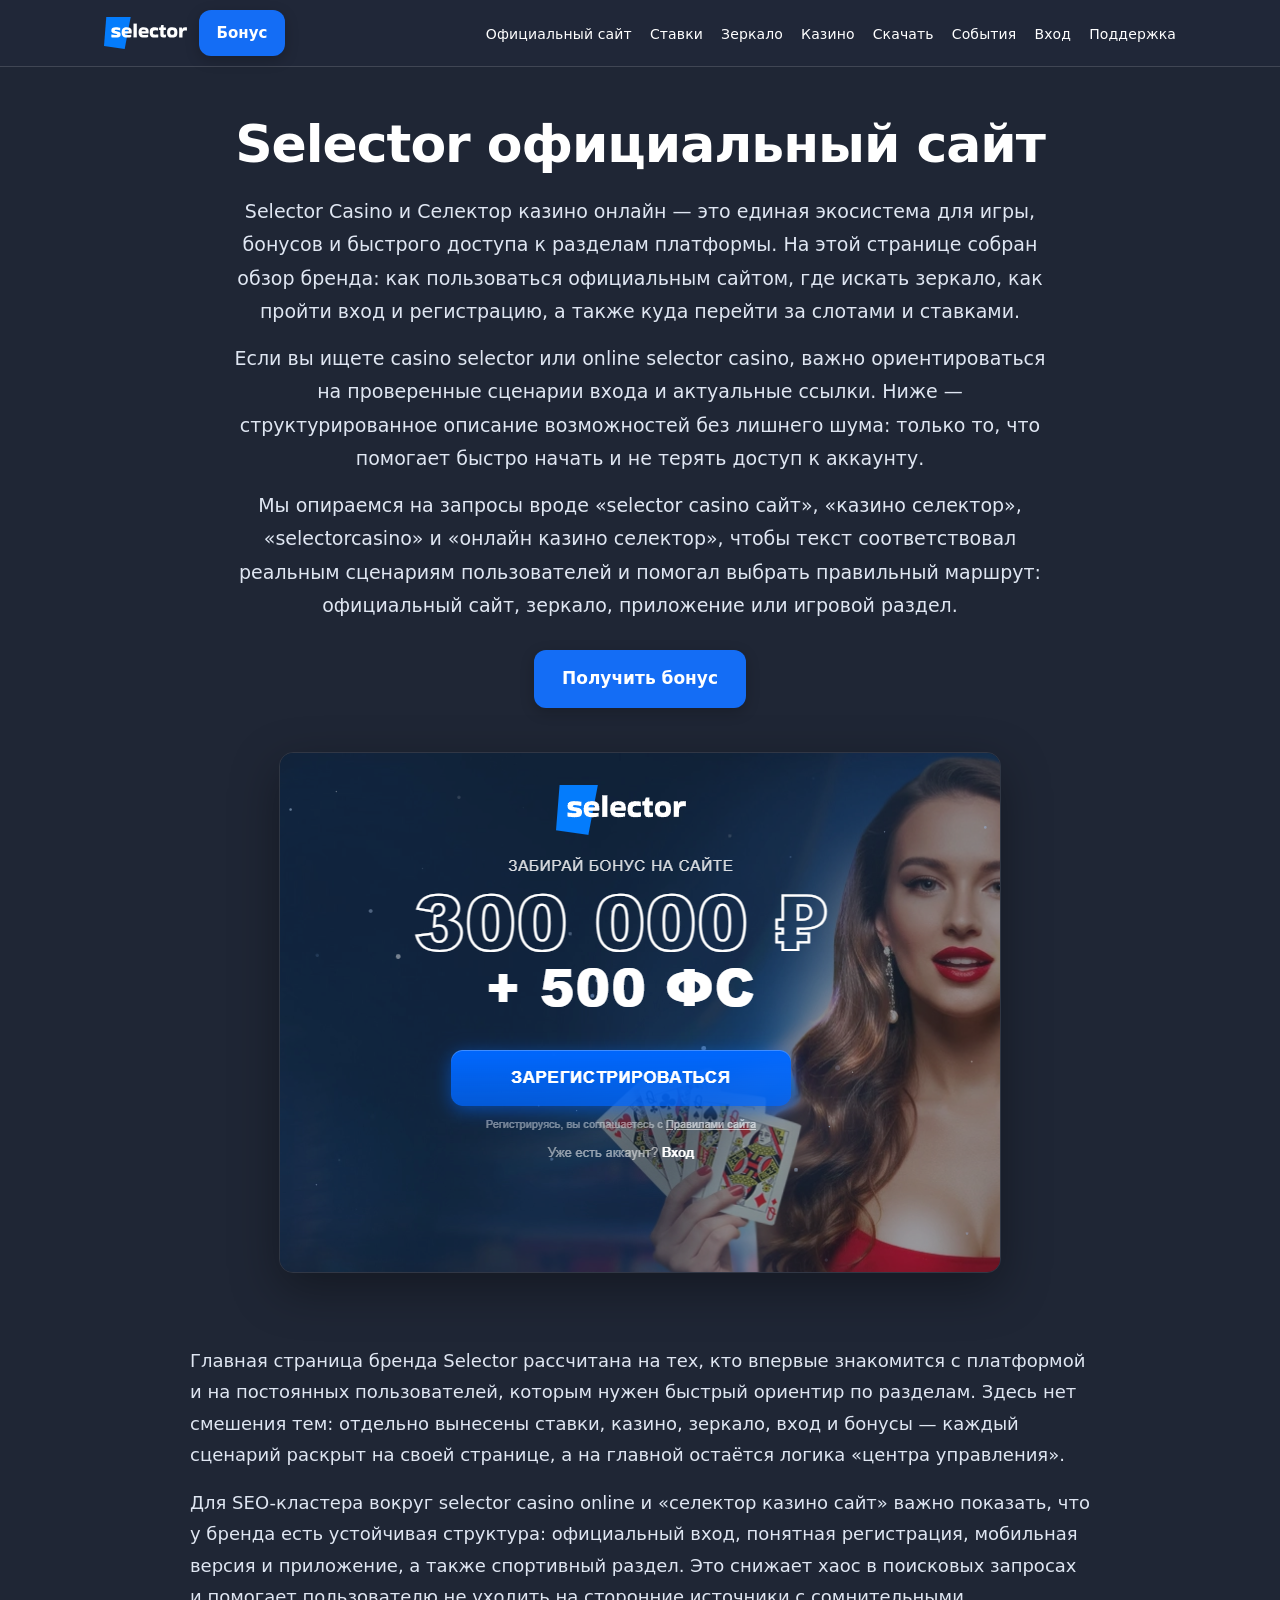
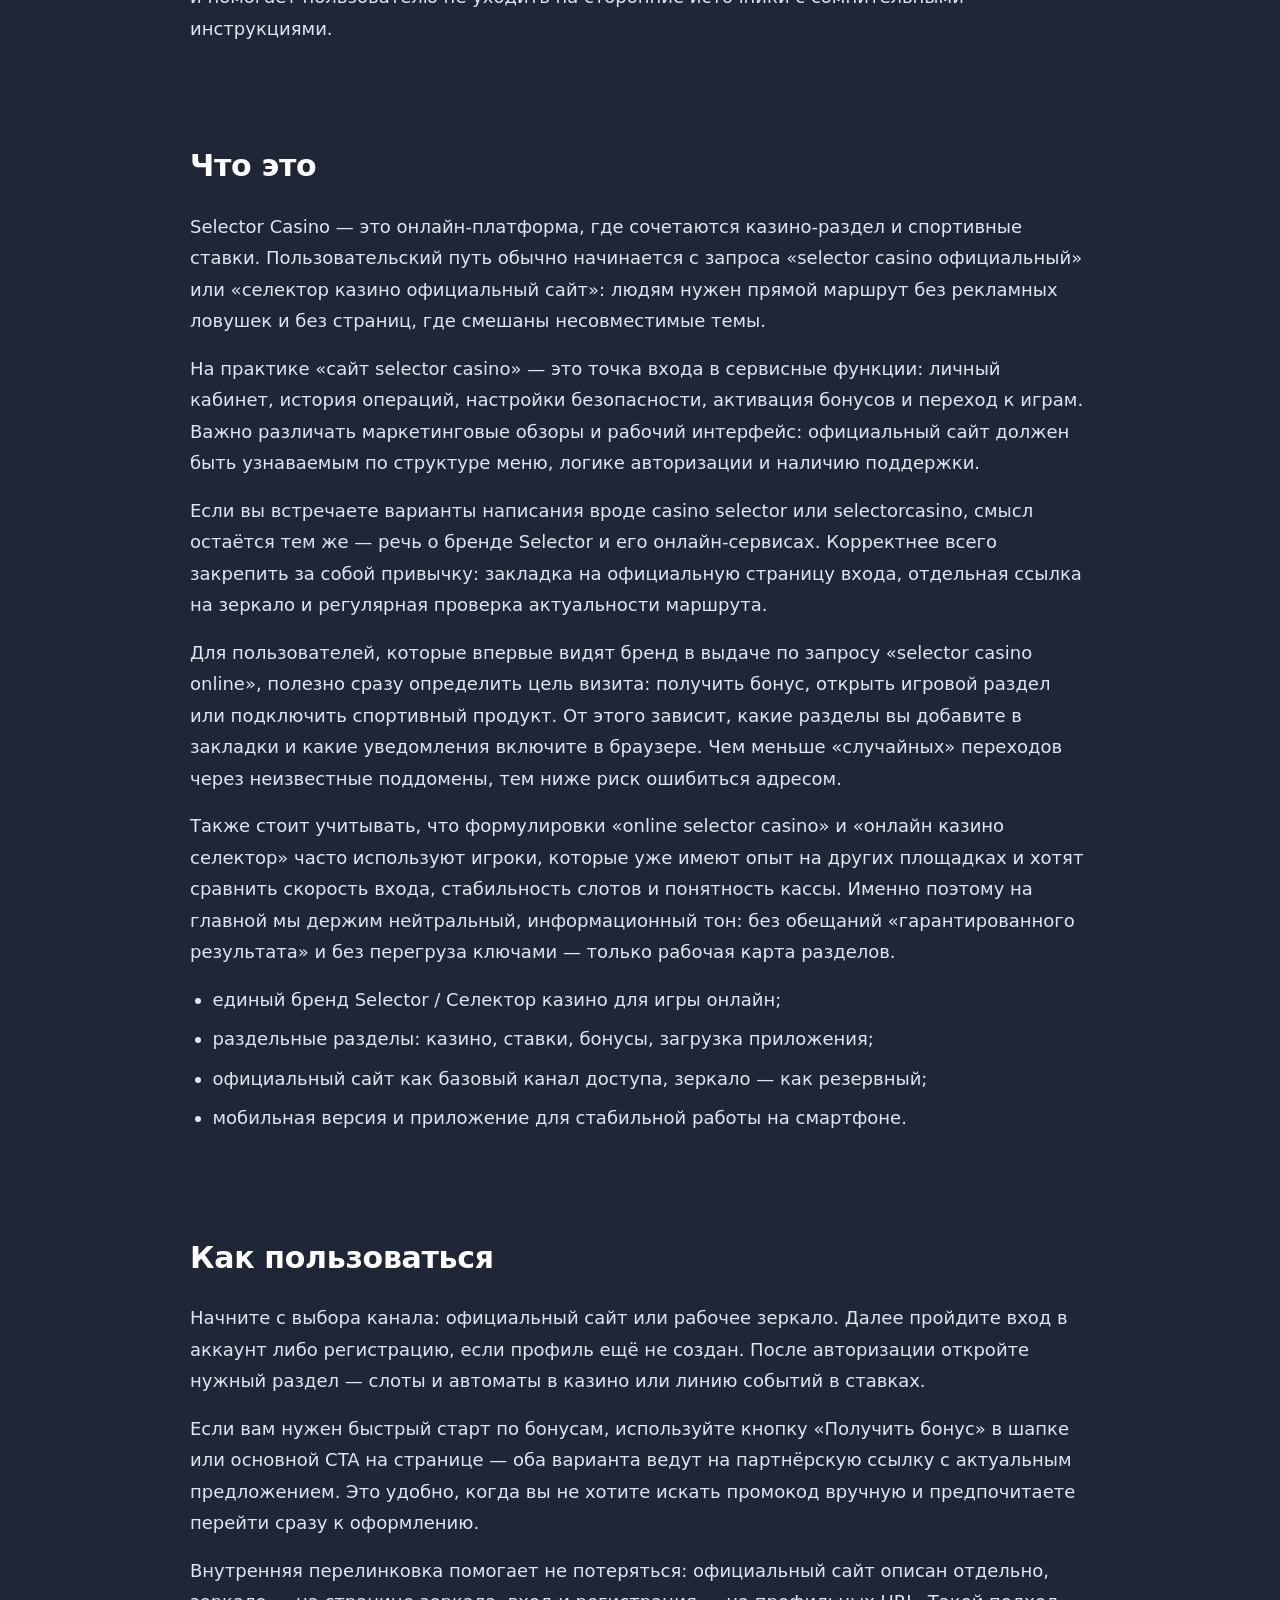
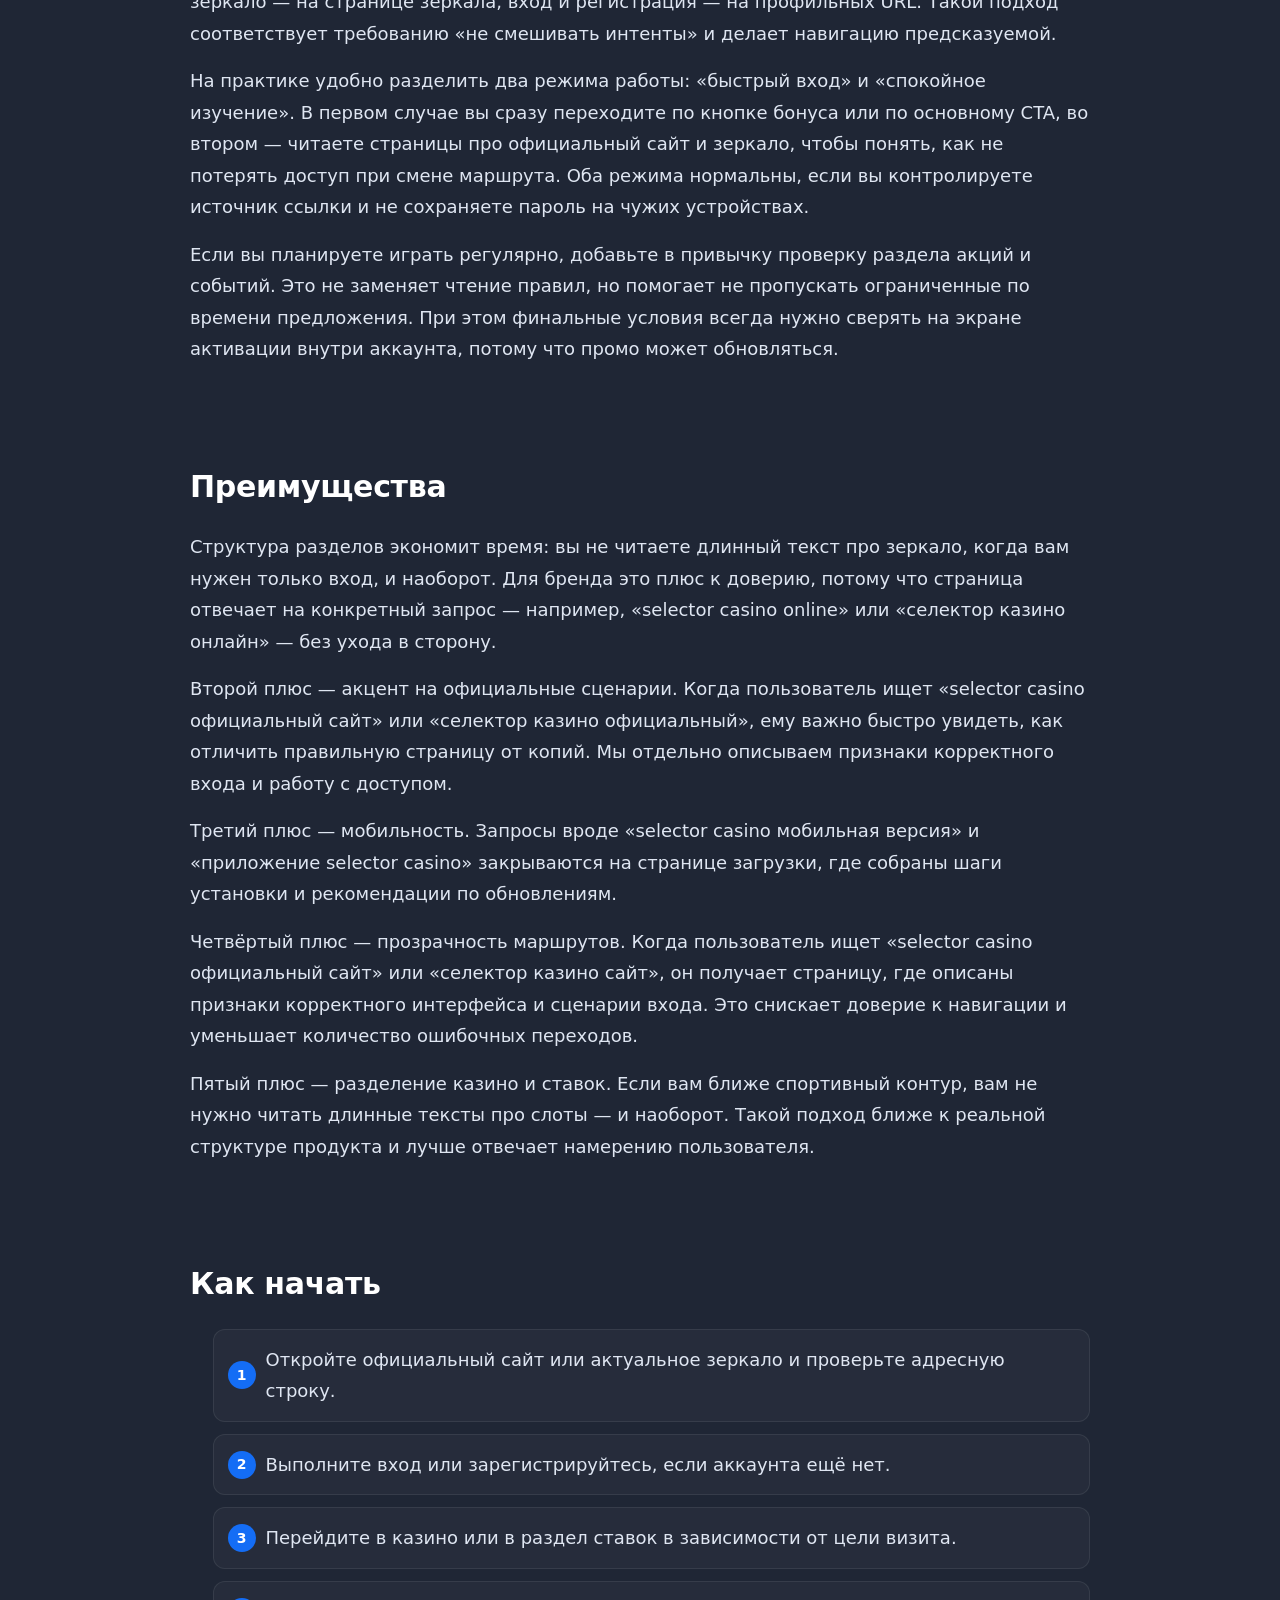
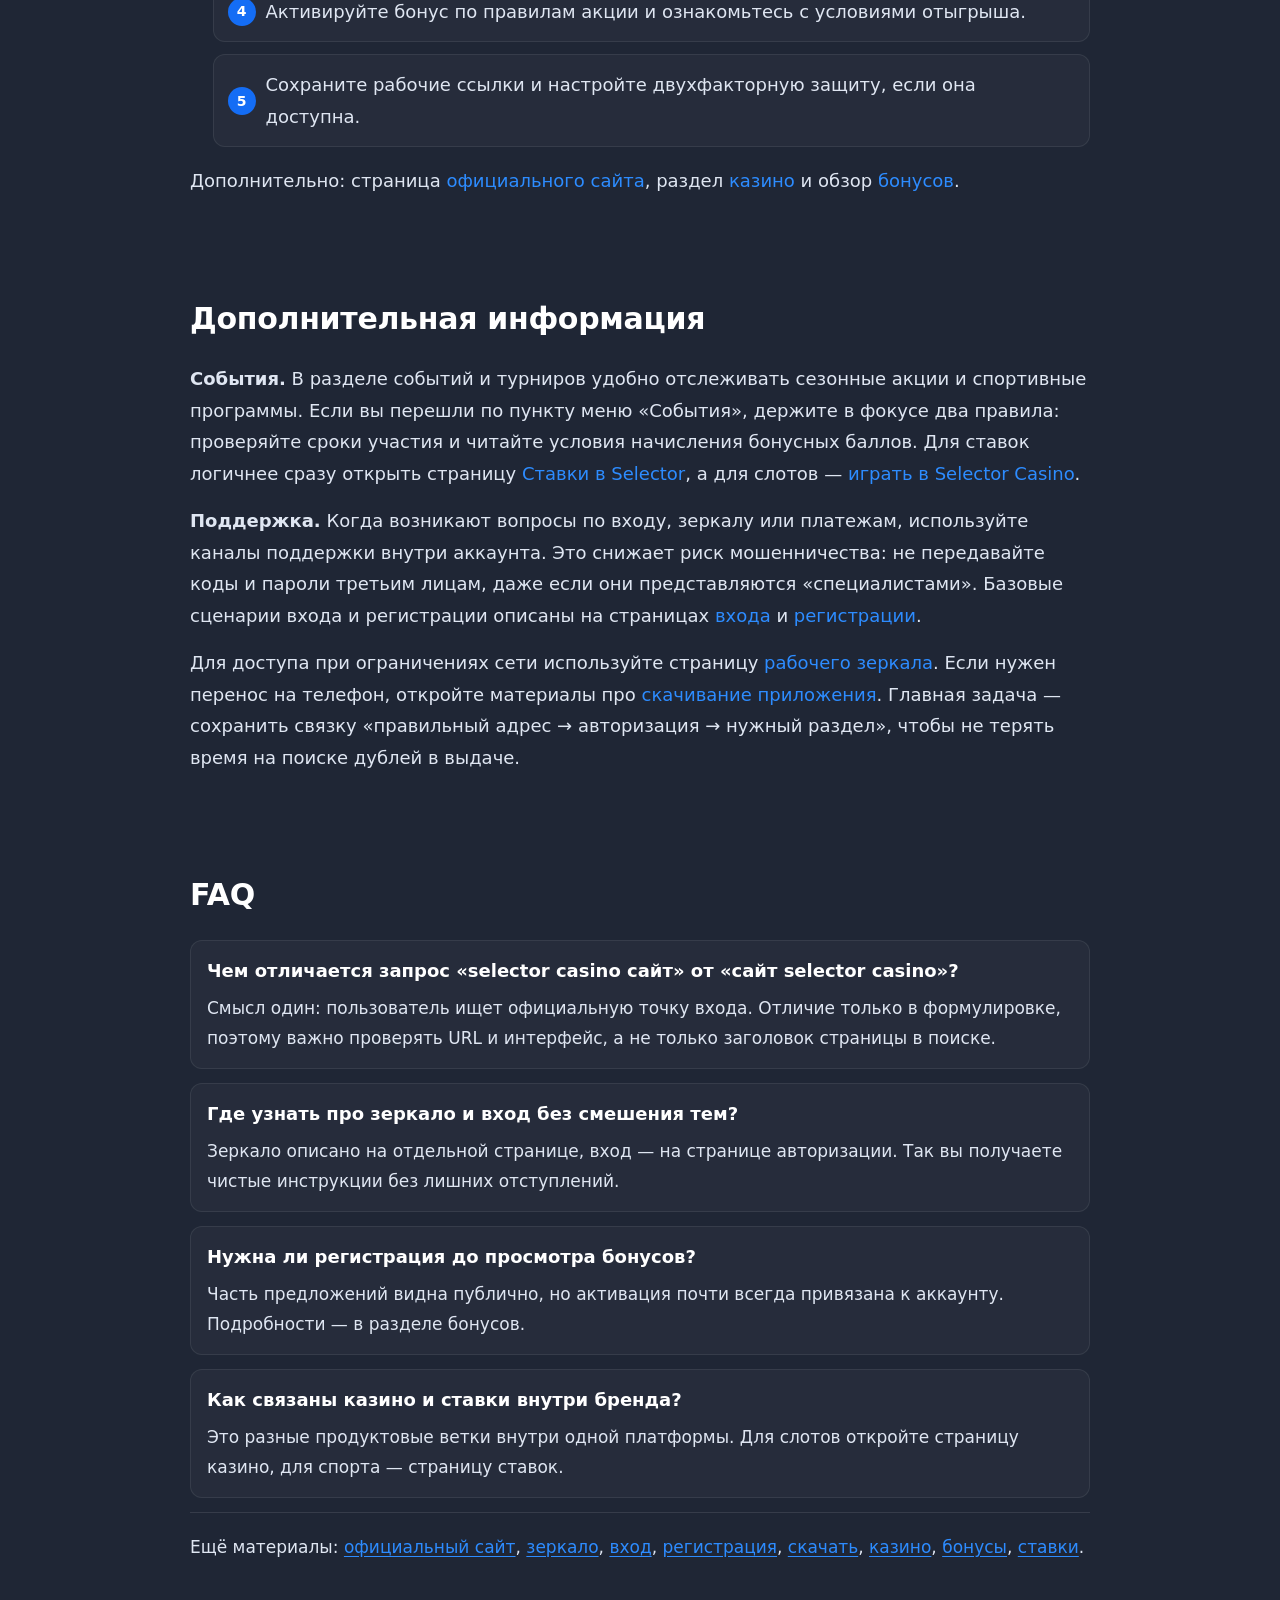
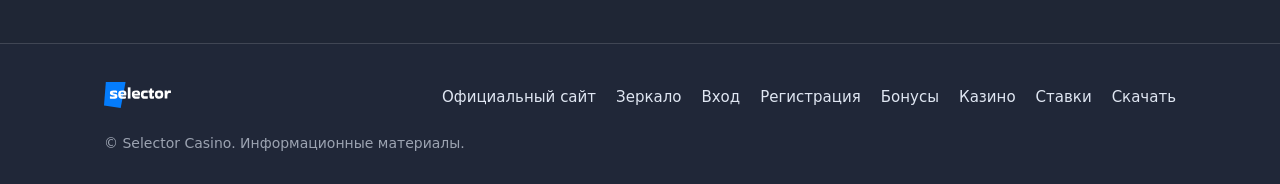
==== index.html @ 08aecc11 "Add files via upload" ====
<!DOCTYPE html>
<html lang="ru">
<head>
  <meta charset="UTF-8">
  <meta name="viewport" content="width=device-width, initial-scale=1">
  <title>Селектор казино — официальный сайт, бонусы и игра онлайн</title>
  <meta name="description" content="Selector Casino и Селектор казино онлайн: официальный сайт, бонусы, вход, зеркало, регистрация и игровой раздел. Обзор бренда Selector для игроков из России.">
  <link rel="stylesheet" href="style.css">
</head>
<body>
  <header class="site-header">
    <div class="container">
      <div class="header-bar">
        <div class="header-left">
          <a class="logo" href="index.html"><img src="logo.svg" width="934" height="362" alt="Selector Casino — логотип"></a>
          <a class="btn btn--bonus-header" href="https://lkfg.cc/0b02c9ea" rel="nofollow sponsored noopener noreferrer" target="_blank">Бонус</a>
        </div>
        <nav class="nav-desktop" aria-label="Основное меню">
          <ul>
            <li><a href="official-site.html">Официальный сайт</a></li>
            <li><a href="bets.html">Ставки</a></li>
            <li><a href="zerkalo.html">Зеркало</a></li>
            <li><a href="casino.html">Казино</a></li>
            <li><a href="download.html">Скачать</a></li>
            <li><a href="index.html#sobytiya">События</a></li>
            <li><a href="login.html">Вход</a></li>
            <li><a href="index.html#podderzhka">Поддержка</a></li>
          </ul>
        </nav>
        <button type="button" class="burger" aria-controls="mobile-nav" aria-expanded="false" aria-label="Открыть меню">
          <span class="burger-lines" aria-hidden="true"></span>
        </button>
      </div>
      <nav id="mobile-nav" class="nav-mobile-panel" hidden aria-label="Мобильное меню">
        <ul>
          <li class="nav-mobile-only"><a href="index.html" aria-current="page">Главная</a></li>
          <li><a href="official-site.html">Официальный сайт</a></li>
          <li><a href="bets.html">Ставки</a></li>
          <li><a href="zerkalo.html">Зеркало</a></li>
          <li><a href="casino.html">Казино</a></li>
          <li><a href="download.html">Скачать</a></li>
          <li><a href="index.html#sobytiya">События</a></li>
          <li><a href="login.html">Вход</a></li>
          <li><a href="index.html#podderzhka">Поддержка</a></li>
          <li><a href="registration.html">Регистрация</a></li>
          <li><a href="bonus.html">Бонусы</a></li>
        </ul>
      </nav>
    </div>
  </header>

  <main>
    <section class="hero">
      <div class="container">
        <h1>Selector официальный сайт</h1>
        <div class="hero-lead">
          <p>Selector Casino и Селектор казино онлайн — это единая экосистема для игры, бонусов и быстрого доступа к разделам платформы. На этой странице собран обзор бренда: как пользоваться официальным сайтом, где искать зеркало, как пройти вход и регистрацию, а также куда перейти за слотами и ставками.</p>
          <p>Если вы ищете casino selector или online selector casino, важно ориентироваться на проверенные сценарии входа и актуальные ссылки. Ниже — структурированное описание возможностей без лишнего шума: только то, что помогает быстро начать и не терять доступ к аккаунту.</p>
          <p>Мы опираемся на запросы вроде «selector casino сайт», «казино селектор», «selectorcasino» и «онлайн казино селектор», чтобы текст соответствовал реальным сценариям пользователей и помогал выбрать правильный маршрут: официальный сайт, зеркало, приложение или игровой раздел.</p>
        </div>
        <div class="hero-actions">
          <a class="btn btn--cta" href="https://lkfg.cc/0b02c9ea" rel="nofollow sponsored noopener noreferrer" target="_blank">Получить бонус</a>
          <a class="hero-banner" href="https://lkfg.cc/0b02c9ea" rel="nofollow sponsored noopener noreferrer" target="_blank">
            <img src="selector-banner.png" width="1200" height="400" alt="Selector Casino — официальный сайт, бонусы и игровой раздел">
          </a>
        </div>
      </div>
    </section>

    <section class="section-block">
      <div class="container">
        <p class="muted">Главная страница бренда Selector рассчитана на тех, кто впервые знакомится с платформой и на постоянных пользователей, которым нужен быстрый ориентир по разделам. Здесь нет смешения тем: отдельно вынесены ставки, казино, зеркало, вход и бонусы — каждый сценарий раскрыт на своей странице, а на главной остаётся логика «центра управления».</p>
        <p class="muted">Для SEO-кластера вокруг selector casino online и «селектор казино сайт» важно показать, что у бренда есть устойчивая структура: официальный вход, понятная регистрация, мобильная версия и приложение, а также спортивный раздел. Это снижает хаос в поисковых запросах и помогает пользователю не уходить на сторонние источники с сомнительными инструкциями.</p>
      </div>
    </section>

    <section class="section-block">
      <div class="container">
        <h2>Что это</h2>
        <p>Selector Casino — это онлайн-платформа, где сочетаются казино-раздел и спортивные ставки. Пользовательский путь обычно начинается с запроса «selector casino официальный» или «селектор казино официальный сайт»: людям нужен прямой маршрут без рекламных ловушек и без страниц, где смешаны несовместимые темы.</p>
        <p>На практике «сайт selector casino» — это точка входа в сервисные функции: личный кабинет, история операций, настройки безопасности, активация бонусов и переход к играм. Важно различать маркетинговые обзоры и рабочий интерфейс: официальный сайт должен быть узнаваемым по структуре меню, логике авторизации и наличию поддержки.</p>
        <p>Если вы встречаете варианты написания вроде casino selector или selectorcasino, смысл остаётся тем же — речь о бренде Selector и его онлайн-сервисах. Корректнее всего закрепить за собой привычку: закладка на официальную страницу входа, отдельная ссылка на зеркало и регулярная проверка актуальности маршрута.</p>
        <p>Для пользователей, которые впервые видят бренд в выдаче по запросу «selector casino online», полезно сразу определить цель визита: получить бонус, открыть игровой раздел или подключить спортивный продукт. От этого зависит, какие разделы вы добавите в закладки и какие уведомления включите в браузере. Чем меньше «случайных» переходов через неизвестные поддомены, тем ниже риск ошибиться адресом.</p>
        <p>Также стоит учитывать, что формулировки «online selector casino» и «онлайн казино селектор» часто используют игроки, которые уже имеют опыт на других площадках и хотят сравнить скорость входа, стабильность слотов и понятность кассы. Именно поэтому на главной мы держим нейтральный, информационный тон: без обещаний «гарантированного результата» и без перегруза ключами — только рабочая карта разделов.</p>
        <ul>
          <li>единый бренд Selector / Селектор казино для игры онлайн;</li>
          <li>раздельные разделы: казино, ставки, бонусы, загрузка приложения;</li>
          <li>официальный сайт как базовый канал доступа, зеркало — как резервный;</li>
          <li>мобильная версия и приложение для стабильной работы на смартфоне.</li>
        </ul>
      </div>
    </section>

    <section class="section-block">
      <div class="container">
        <h2>Как пользоваться</h2>
        <p>Начните с выбора канала: официальный сайт или рабочее зеркало. Далее пройдите вход в аккаунт либо регистрацию, если профиль ещё не создан. После авторизации откройте нужный раздел — слоты и автоматы в казино или линию событий в ставках.</p>
        <p>Если вам нужен быстрый старт по бонусам, используйте кнопку «Получить бонус» в шапке или основной CTA на странице — оба варианта ведут на партнёрскую ссылку с актуальным предложением. Это удобно, когда вы не хотите искать промокод вручную и предпочитаете перейти сразу к оформлению.</p>
        <p>Внутренняя перелинковка помогает не потеряться: официальный сайт описан отдельно, зеркало — на странице зеркала, вход и регистрация — на профильных URL. Такой подход соответствует требованию «не смешивать интенты» и делает навигацию предсказуемой.</p>
        <p>На практике удобно разделить два режима работы: «быстрый вход» и «спокойное изучение». В первом случае вы сразу переходите по кнопке бонуса или по основному CTA, во втором — читаете страницы про официальный сайт и зеркало, чтобы понять, как не потерять доступ при смене маршрута. Оба режима нормальны, если вы контролируете источник ссылки и не сохраняете пароль на чужих устройствах.</p>
        <p>Если вы планируете играть регулярно, добавьте в привычку проверку раздела акций и событий. Это не заменяет чтение правил, но помогает не пропускать ограниченные по времени предложения. При этом финальные условия всегда нужно сверять на экране активации внутри аккаунта, потому что промо может обновляться.</p>
      </div>
    </section>

    <section class="section-block">
      <div class="container">
        <h2>Преимущества</h2>
        <p>Структура разделов экономит время: вы не читаете длинный текст про зеркало, когда вам нужен только вход, и наоборот. Для бренда это плюс к доверию, потому что страница отвечает на конкретный запрос — например, «selector casino online» или «селектор казино онлайн» — без ухода в сторону.</p>
        <p>Второй плюс — акцент на официальные сценарии. Когда пользователь ищет «selector casino официальный сайт» или «селектор казино официальный», ему важно быстро увидеть, как отличить правильную страницу от копий. Мы отдельно описываем признаки корректного входа и работу с доступом.</p>
        <p>Третий плюс — мобильность. Запросы вроде «selector casino мобильная версия» и «приложение selector casino» закрываются на странице загрузки, где собраны шаги установки и рекомендации по обновлениям.</p>
        <p>Четвёртый плюс — прозрачность маршрутов. Когда пользователь ищет «selector casino официальный сайт» или «селектор казино сайт», он получает страницу, где описаны признаки корректного интерфейса и сценарии входа. Это снискает доверие к навигации и уменьшает количество ошибочных переходов.</p>
        <p>Пятый плюс — разделение казино и ставок. Если вам ближе спортивный контур, вам не нужно читать длинные тексты про слоты — и наоборот. Такой подход ближе к реальной структуре продукта и лучше отвечает намерению пользователя.</p>
      </div>
    </section>

    <section class="section-block">
      <div class="container">
        <h2>Как начать</h2>
        <ol class="steps">
          <li>Откройте официальный сайт или актуальное зеркало и проверьте адресную строку.</li>
          <li>Выполните вход или зарегистрируйтесь, если аккаунта ещё нет.</li>
          <li>Перейдите в казино или в раздел ставок в зависимости от цели визита.</li>
          <li>Активируйте бонус по правилам акции и ознакомьтесь с условиями отыгрыша.</li>
          <li>Сохраните рабочие ссылки и настройте двухфакторную защиту, если она доступна.</li>
        </ol>
        <p class="muted" style="margin-top:18px">Дополнительно: страница <a href="official-site.html" style="color:var(--accent)">официального сайта</a>, раздел <a href="casino.html" style="color:var(--accent)">казино</a> и обзор <a href="bonus.html" style="color:var(--accent)">бонусов</a>.</p>
      </div>
    </section>

    <section class="section-block" id="sobytiya">
      <div class="container">
        <h2>Дополнительная информация</h2>
        <p><strong>События.</strong> В разделе событий и турниров удобно отслеживать сезонные акции и спортивные программы. Если вы перешли по пункту меню «События», держите в фокусе два правила: проверяйте сроки участия и читайте условия начисления бонусных баллов. Для ставок логичнее сразу открыть страницу <a href="bets.html" style="color:var(--accent)">Ставки в Selector</a>, а для слотов — <a href="casino.html" style="color:var(--accent)">играть в Selector Casino</a>.</p>
        <p id="podderzhka"><strong>Поддержка.</strong> Когда возникают вопросы по входу, зеркалу или платежам, используйте каналы поддержки внутри аккаунта. Это снижает риск мошенничества: не передавайте коды и пароли третьим лицам, даже если они представляются «специалистами». Базовые сценарии входа и регистрации описаны на страницах <a href="login.html" style="color:var(--accent)">входа</a> и <a href="registration.html" style="color:var(--accent)">регистрации</a>.</p>
        <p>Для доступа при ограничениях сети используйте страницу <a href="zerkalo.html" style="color:var(--accent)">рабочего зеркала</a>. Если нужен перенос на телефон, откройте материалы про <a href="download.html" style="color:var(--accent)">скачивание приложения</a>. Главная задача — сохранить связку «правильный адрес → авторизация → нужный раздел», чтобы не терять время на поиске дублей в выдаче.</p>
      </div>
    </section>

    <section class="section-block">
      <div class="container">
        <h2>FAQ</h2>
        <div class="faq-item">
          <strong>Чем отличается запрос «selector casino сайт» от «сайт selector casino»?</strong>
          <p>Смысл один: пользователь ищет официальную точку входа. Отличие только в формулировке, поэтому важно проверять URL и интерфейс, а не только заголовок страницы в поиске.</p>
        </div>
        <div class="faq-item">
          <strong>Где узнать про зеркало и вход без смешения тем?</strong>
          <p>Зеркало описано на отдельной странице, вход — на странице авторизации. Так вы получаете чистые инструкции без лишних отступлений.</p>
        </div>
        <div class="faq-item">
          <strong>Нужна ли регистрация до просмотра бонусов?</strong>
          <p>Часть предложений видна публично, но активация почти всегда привязана к аккаунту. Подробности — в разделе бонусов.</p>
        </div>
        <div class="faq-item">
          <strong>Как связаны казино и ставки внутри бренда?</strong>
          <p>Это разные продуктовые ветки внутри одной платформы. Для слотов откройте страницу казино, для спорта — страницу ставок.</p>
        </div>
        <p class="inline-links">Ещё материалы: <a href="official-site.html">официальный сайт</a>, <a href="zerkalo.html">зеркало</a>, <a href="login.html">вход</a>, <a href="registration.html">регистрация</a>, <a href="download.html">скачать</a>, <a href="casino.html">казино</a>, <a href="bonus.html">бонусы</a>, <a href="bets.html">ставки</a>.</p>
      </div>
    </section>
  </main>

  <footer class="site-footer">
    <div class="container">
      <div class="footer-inner">
        <a class="footer-logo" href="index.html"><img src="logo.svg" width="934" height="362" alt="Selector Casino"></a>
        <nav class="footer-nav" aria-label="Ссылки в подвале">
          <ul>
            <li><a href="official-site.html">Официальный сайт</a></li>
            <li><a href="zerkalo.html">Зеркало</a></li>
            <li><a href="login.html">Вход</a></li>
            <li><a href="registration.html">Регистрация</a></li>
            <li><a href="bonus.html">Бонусы</a></li>
            <li><a href="casino.html">Казино</a></li>
            <li><a href="bets.html">Ставки</a></li>
            <li><a href="download.html">Скачать</a></li>
          </ul>
        </nav>
        <p class="copyright">© Selector Casino. Информационные материалы.</p>
      </div>
    </div>
  </footer>
  <script src="script.js" defer></script>
</body>
</html>
---- style.css ----
/* Selector / Селектор казино — общие стили */
:root {
  --bg-page: #1f2635;
  --bg-surface: #202738;
  --text: #ffffff;
  --text-muted: #dfe6f2;
  --cta: #146df5;
  --cta-hover: #0f5ed6;
  --accent: #2d8cff;
  --shadow-btn: rgba(0, 0, 0, 0.22);
  --line-header: rgba(255, 255, 255, 0.14);
  --container: 1120px;
  --radius: 12px;
}

*,
*::before,
*::after {
  box-sizing: border-box;
}

html {
  scroll-behavior: smooth;
}

body {
  margin: 0;
  font-family: system-ui, -apple-system, "Segoe UI", Roboto, "Helvetica Neue", Arial, sans-serif;
  background: var(--bg-page);
  color: var(--text);
  font-size: 18px;
  line-height: 1.75;
  min-height: 100vh;
  display: flex;
  flex-direction: column;
}

img {
  max-width: 100%;
  height: auto;
  display: block;
}

a {
  color: inherit;
  text-decoration: none;
}

a:hover {
  color: var(--accent);
}

.container {
  max-width: var(--container);
  margin: 0 auto;
  padding: 0 24px;
  width: 100%;
}

main {
  flex: 1 0 auto;
}

/* ——— Header ——— */
.site-header {
  background: var(--bg-surface);
  border-bottom: 1px solid var(--line-header);
  position: sticky;
  top: 0;
  z-index: 50;
}

.site-header > .container {
  position: relative;
}

.header-bar {
  display: flex;
  align-items: center;
  justify-content: space-between;
  gap: 16px;
  padding: 10px 0;
  min-height: 56px;
}

.header-left {
  display: flex;
  align-items: center;
  gap: 12px;
  flex-shrink: 0;
}

.logo img {
  height: 28px;
  width: auto;
}

@media (min-width: 900px) {
  .logo img {
    height: 32px;
  }
}

.btn {
  display: inline-flex;
  align-items: center;
  justify-content: center;
  font-weight: 600;
  font-size: 15px;
  padding: 10px 18px;
  border-radius: var(--radius);
  border: none;
  cursor: pointer;
  text-decoration: none;
  transition: background 0.2s, box-shadow 0.2s, transform 0.15s;
  box-shadow: 0 4px 14px var(--shadow-btn);
  white-space: nowrap;
}

.btn:focus-visible {
  outline: 2px solid var(--accent);
  outline-offset: 2px;
}

.btn--bonus-header {
  background: var(--cta);
  color: #fff;
}

.btn--bonus-header:hover {
  background: var(--cta-hover);
  color: #fff;
}

.btn--cta {
  background: var(--cta);
  color: #fff;
  font-size: 17px;
  padding: 14px 28px;
  margin-top: 8px;
}

.btn--cta:hover {
  background: var(--cta-hover);
  color: #fff;
}

.nav-desktop {
  display: none;
  flex: 1;
  justify-content: flex-end;
}

.nav-desktop ul {
  list-style: none;
  margin: 0;
  padding: 0;
  display: flex;
  flex-wrap: wrap;
  align-items: center;
  justify-content: flex-end;
  gap: 6px 18px;
}

.nav-desktop a {
  color: var(--text);
  font-size: 14px;
  font-weight: 500;
  letter-spacing: 0.01em;
}

.nav-desktop a:hover,
.nav-desktop a[aria-current="page"] {
  color: var(--accent);
}

.burger {
  display: flex;
  align-items: center;
  justify-content: center;
  width: 42px;
  height: 42px;
  padding: 0;
  border: 1px solid rgba(255, 255, 255, 0.12);
  border-radius: 10px;
  background: rgba(255, 255, 255, 0.04);
  cursor: pointer;
  flex-shrink: 0;
}

.burger:hover {
  background: rgba(255, 255, 255, 0.08);
}

.burger-lines {
  width: 18px;
  height: 2px;
  background: #fff;
  position: relative;
  border-radius: 1px;
}

.burger-lines::before,
.burger-lines::after {
  content: "";
  position: absolute;
  left: 0;
  width: 18px;
  height: 2px;
  background: #fff;
  border-radius: 1px;
}

.burger-lines::before {
  top: -6px;
}

.burger-lines::after {
  top: 6px;
}

.burger[aria-expanded="true"] .burger-lines {
  background: transparent;
}

.burger[aria-expanded="true"] .burger-lines::before {
  top: 0;
  transform: rotate(45deg);
}

.burger[aria-expanded="true"] .burger-lines::after {
  top: 0;
  transform: rotate(-45deg);
}

/* Компактная мобильная панель — не fullscreen */
.nav-mobile-panel {
  display: none;
  max-height: 260px;
  overflow-y: auto;
  margin: 0 0 10px;
  padding: 10px 12px;
  background: var(--bg-surface);
  border: 1px solid rgba(255, 255, 255, 0.1);
  border-radius: 10px;
  box-shadow: 0 12px 32px rgba(0, 0, 0, 0.35);
}

.nav-mobile-panel.is-open {
  display: block;
  position: absolute;
  left: 24px;
  right: 24px;
  top: 100%;
  margin-top: 6px;
  z-index: 60;
}

.nav-mobile-panel ul {
  list-style: none;
  margin: 0;
  padding: 0;
}

.nav-mobile-panel a {
  display: block;
  padding: 8px 6px;
  color: var(--text);
  font-size: 15px;
  border-radius: 6px;
}

.nav-mobile-panel a:hover,
.nav-mobile-panel a[aria-current="page"] {
  background: rgba(255, 255, 255, 0.06);
  color: var(--accent);
}

.nav-mobile-only {
  display: block;
}

@media (min-width: 900px) {
  .nav-desktop {
    display: flex;
  }

  .burger {
    display: none;
  }

  .nav-mobile-panel {
    display: none !important;
  }

  .nav-mobile-only {
    display: none;
  }
}

/* ——— Hero & sections ——— */
.hero {
  padding: 48px 0 32px;
  text-align: center;
}

.hero h1 {
  margin: 0 0 20px;
  font-size: clamp(32px, 5vw, 52px);
  line-height: 1.15;
  font-weight: 700;
  letter-spacing: -0.02em;
}

.hero-lead {
  max-width: 820px;
  margin: 0 auto 20px;
  color: var(--text-muted);
  font-size: 19px;
}

.hero-lead p {
  margin: 0 0 14px;
}

.hero-lead p:last-child {
  margin-bottom: 0;
}

.hero-actions {
  display: flex;
  flex-direction: column;
  align-items: center;
  gap: 16px;
  margin-top: 8px;
}

.hero-banner {
  display: block;
  margin-top: 28px;
  border-radius: 14px;
  overflow: hidden;
  border: 1px solid rgba(255, 255, 255, 0.08);
  box-shadow: 0 16px 48px rgba(0, 0, 0, 0.35);
  transition: transform 0.2s, box-shadow 0.2s;
}

.hero-banner:hover {
  transform: translateY(-2px);
  box-shadow: 0 20px 56px rgba(0, 0, 0, 0.45);
}

.hero-banner img {
  width: 100%;
  height: auto;
}

.section-block {
  padding: 40px 0;
}

.section-block .container > * {
  max-width: 900px;
  width: 100%;
  margin-left: auto;
  margin-right: auto;
}


.section-block h2 {
  font-size: clamp(24px, 3vw, 30px);
  font-weight: 600;
  margin: 0 0 18px;
  color: var(--text);
  letter-spacing: -0.01em;
}

.section-block p {
  margin: 0 0 16px;
  color: var(--text-muted);
}

.section-block ul,
.section-block ol {
  margin: 0 0 18px;
  padding-left: 1.25em;
  color: var(--text-muted);
}

.section-block li {
  margin-bottom: 8px;
}

.muted {
  color: var(--text-muted);
}

.steps {
  counter-reset: step;
  list-style: none;
  padding: 0;
  margin: 0;
}

.steps li {
  position: relative;
  padding: 14px 14px 14px 52px;
  margin-bottom: 12px;
  background: rgba(255, 255, 255, 0.03);
  border: 1px solid rgba(255, 255, 255, 0.08);
  border-radius: var(--radius);
  color: var(--text-muted);
}

.steps li::before {
  counter-increment: step;
  content: counter(step);
  position: absolute;
  left: 14px;
  top: 50%;
  transform: translateY(-50%);
  width: 28px;
  height: 28px;
  border-radius: 50%;
  background: var(--cta);
  color: #fff;
  font-size: 14px;
  font-weight: 700;
  display: flex;
  align-items: center;
  justify-content: center;
}

.faq-item {
  margin-bottom: 14px;
  padding: 14px 16px;
  background: rgba(255, 255, 255, 0.03);
  border-radius: var(--radius);
  border: 1px solid rgba(255, 255, 255, 0.08);
}

.faq-item strong {
  display: block;
  margin-bottom: 8px;
  color: var(--text);
}

.faq-item p {
  margin: 0;
  color: var(--text-muted);
  font-size: 17px;
}

.inline-links {
  margin-top: 24px;
  padding-top: 20px;
  border-top: 1px solid rgba(255, 255, 255, 0.1);
  font-size: 17px;
  color: var(--text-muted);
}

.inline-links a {
  color: var(--accent);
  text-decoration: underline;
  text-underline-offset: 3px;
}

.inline-links a:hover {
  color: #fff;
}

/* ——— Footer ——— */
.site-footer {
  background: var(--bg-surface);
  border-top: 1px solid var(--line-header);
  padding: 36px 0 28px;
  margin-top: 24px;
}

.footer-inner {
  display: flex;
  flex-direction: column;
  align-items: center;
  text-align: center;
  gap: 20px;
}

.footer-logo img {
  height: 26px;
  width: auto;
  margin: 0 auto;
}

.footer-nav ul {
  list-style: none;
  margin: 0;
  padding: 0;
  display: flex;
  flex-wrap: wrap;
  justify-content: center;
  gap: 10px 20px;
}

.footer-nav a {
  color: var(--text-muted);
  font-size: 15px;
}

.footer-nav a:hover {
  color: var(--accent);
}

.copyright {
  margin: 0;
  font-size: 14px;
  color: rgba(223, 230, 242, 0.65);
}

@media (min-width: 640px) {
  .footer-inner {
    flex-direction: row;
    flex-wrap: wrap;
    justify-content: space-between;
    text-align: left;
  }

  .footer-logo img {
    margin: 0;
  }

  .footer-nav ul {
    justify-content: flex-end;
  }
}
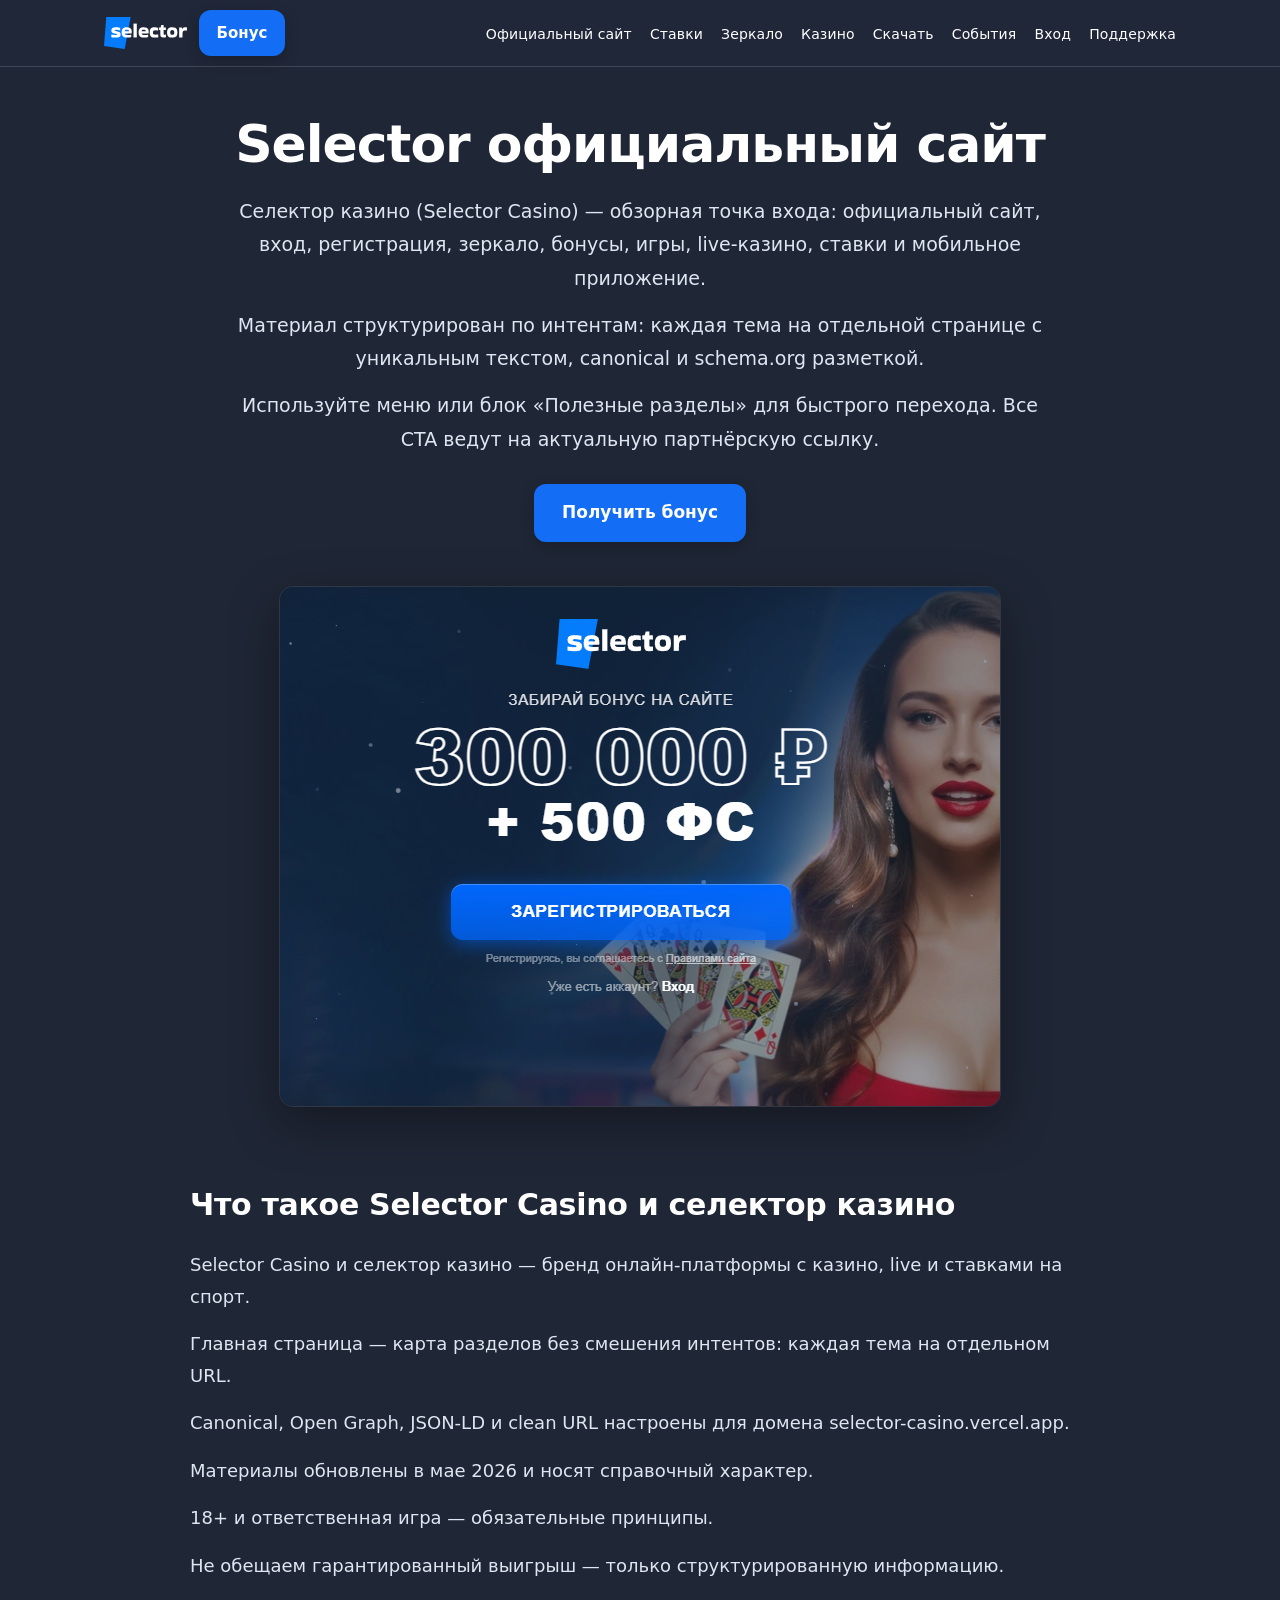
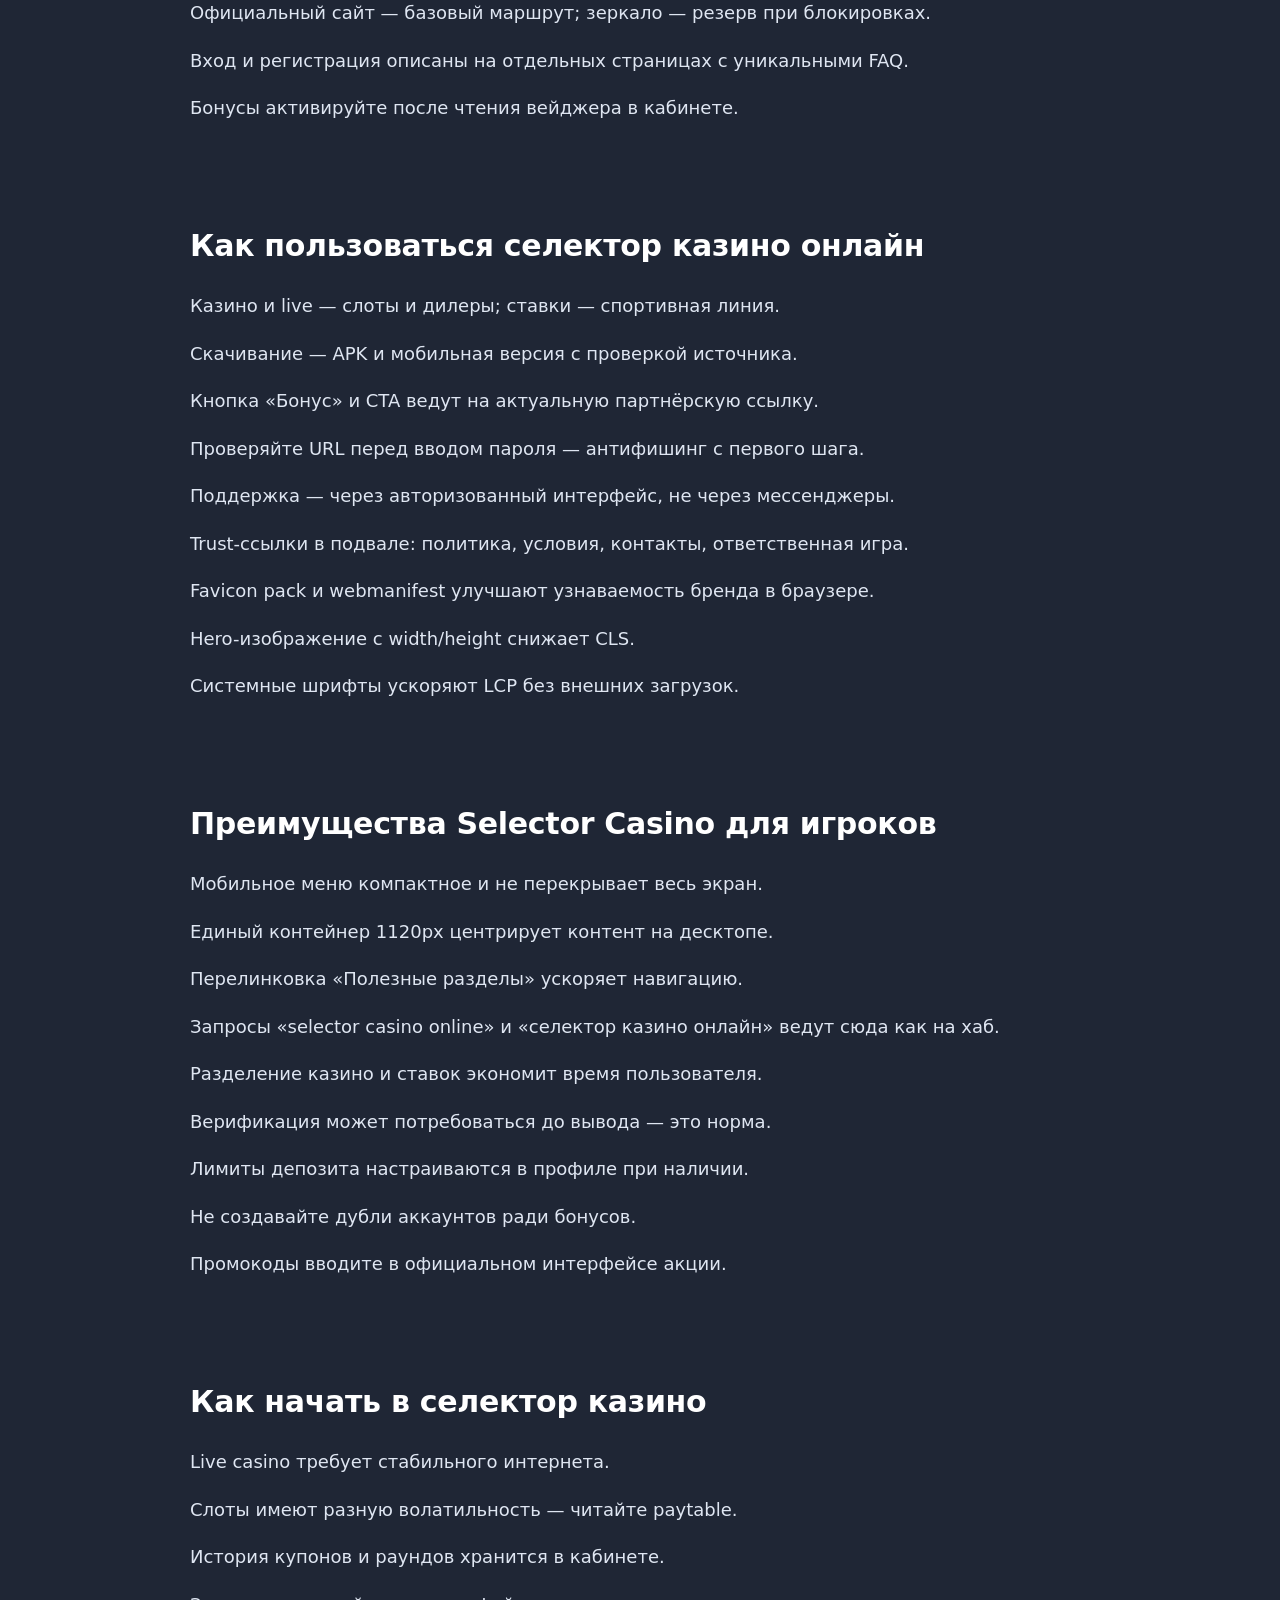
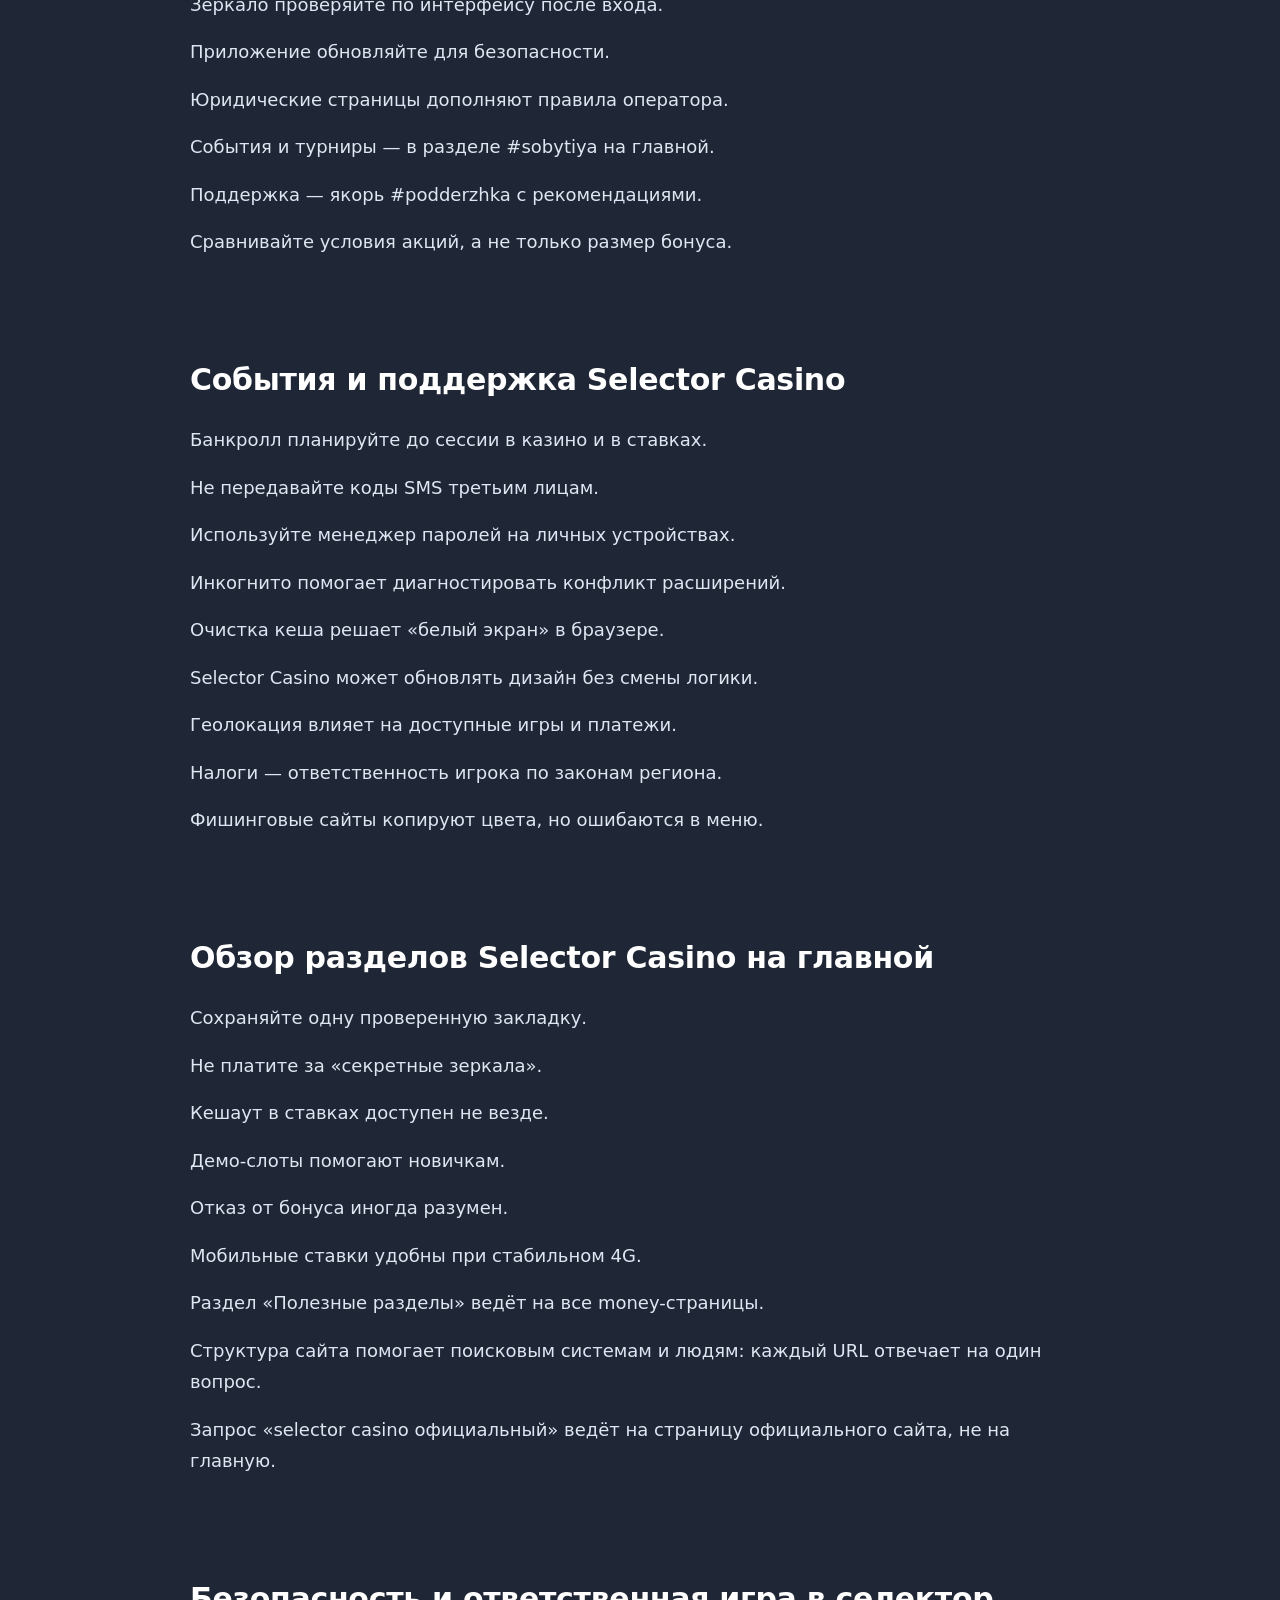
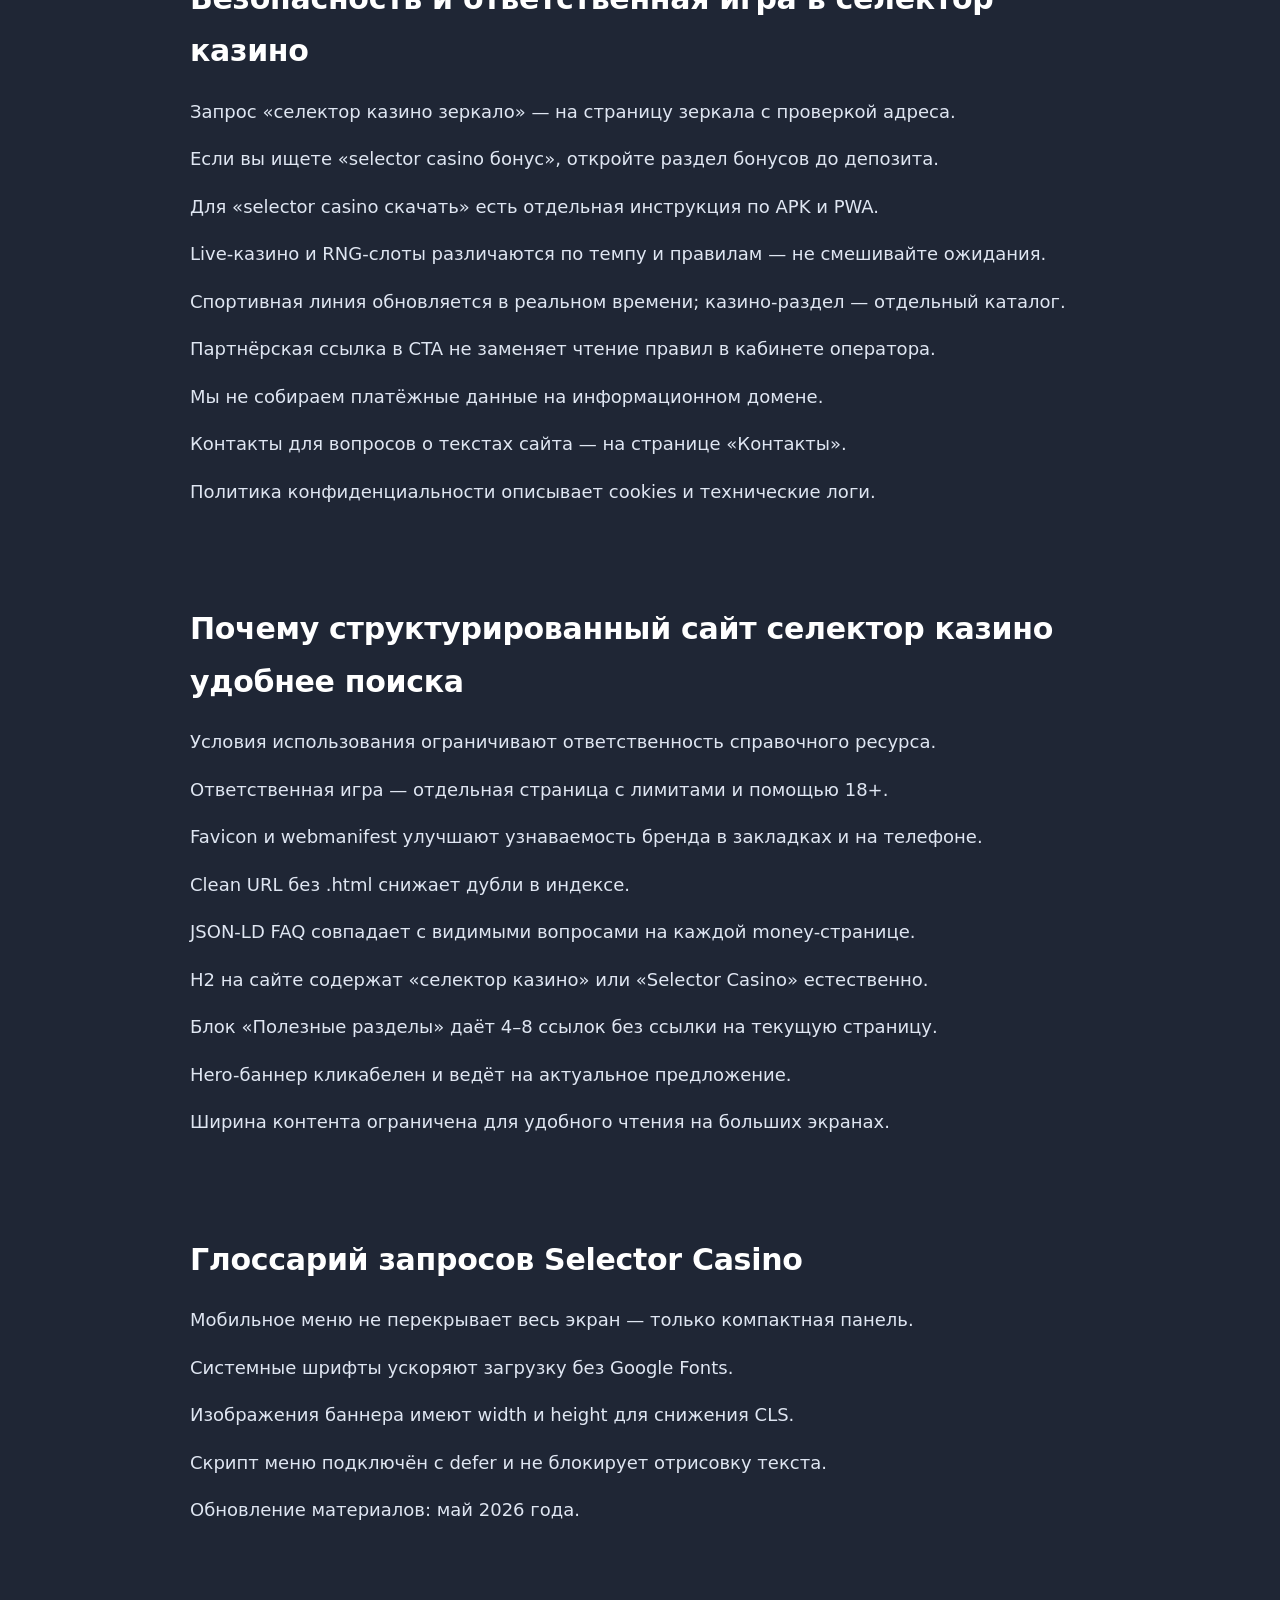
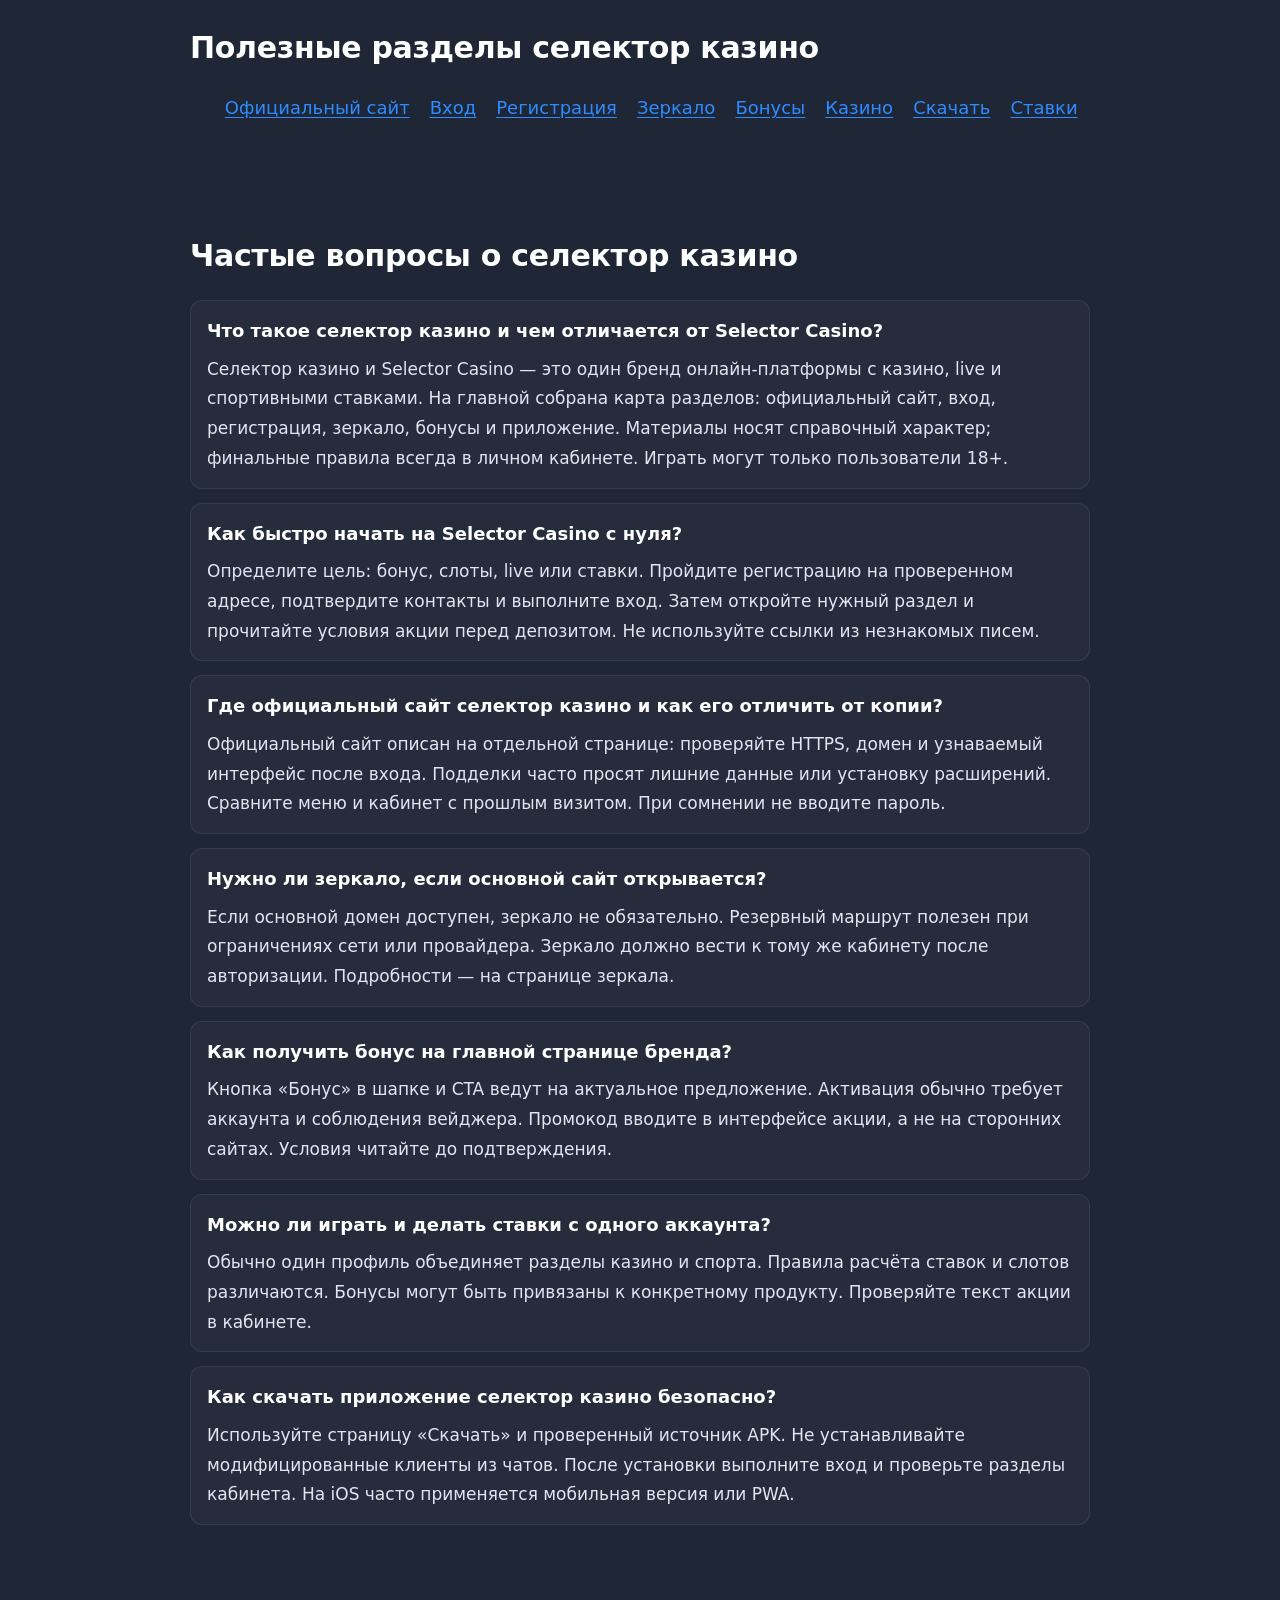
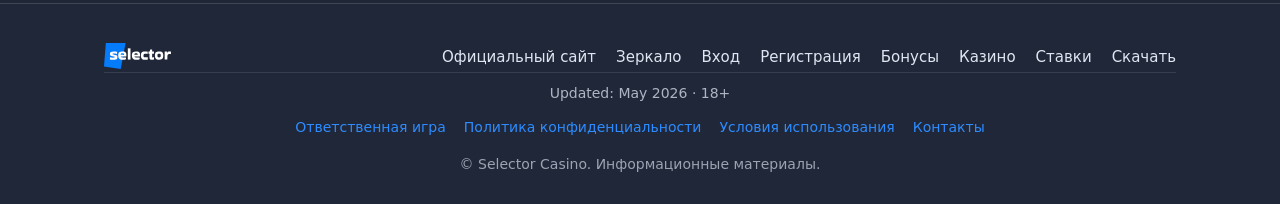
==== commit 7534d0f7: "Add files via upload" ====
--- a/index.html
+++ b/index.html
@@ -1,185 +1,410 @@
-<!DOCTYPE html>
-<html lang="ru">
-<head>
-  <meta charset="UTF-8">
-  <meta name="viewport" content="width=device-width, initial-scale=1">
-  <title>Селектор казино — официальный сайт, бонусы и игра онлайн</title>
-  <meta name="description" content="Selector Casino и Селектор казино онлайн: официальный сайт, бонусы, вход, зеркало, регистрация и игровой раздел. Обзор бренда Selector для игроков из России.">
-  <link rel="stylesheet" href="style.css">
-</head>
-<body>
-  <header class="site-header">
-    <div class="container">
-      <div class="header-bar">
-        <div class="header-left">
-          <a class="logo" href="index.html"><img src="logo.svg" width="934" height="362" alt="Selector Casino — логотип"></a>
-          <a class="btn btn--bonus-header" href="https://lkfg.cc/0b02c9ea" rel="nofollow sponsored noopener noreferrer" target="_blank">Бонус</a>
-        </div>
-        <nav class="nav-desktop" aria-label="Основное меню">
-          <ul>
-            <li><a href="official-site.html">Официальный сайт</a></li>
-            <li><a href="bets.html">Ставки</a></li>
-            <li><a href="zerkalo.html">Зеркало</a></li>
-            <li><a href="casino.html">Казино</a></li>
-            <li><a href="download.html">Скачать</a></li>
-            <li><a href="index.html#sobytiya">События</a></li>
-            <li><a href="login.html">Вход</a></li>
-            <li><a href="index.html#podderzhka">Поддержка</a></li>
-          </ul>
-        </nav>
-        <button type="button" class="burger" aria-controls="mobile-nav" aria-expanded="false" aria-label="Открыть меню">
-          <span class="burger-lines" aria-hidden="true"></span>
-        </button>
-      </div>
-      <nav id="mobile-nav" class="nav-mobile-panel" hidden aria-label="Мобильное меню">
-        <ul>
-          <li class="nav-mobile-only"><a href="index.html" aria-current="page">Главная</a></li>
-          <li><a href="official-site.html">Официальный сайт</a></li>
-          <li><a href="bets.html">Ставки</a></li>
-          <li><a href="zerkalo.html">Зеркало</a></li>
-          <li><a href="casino.html">Казино</a></li>
-          <li><a href="download.html">Скачать</a></li>
-          <li><a href="index.html#sobytiya">События</a></li>
-          <li><a href="login.html">Вход</a></li>
-          <li><a href="index.html#podderzhka">Поддержка</a></li>
-          <li><a href="registration.html">Регистрация</a></li>
-          <li><a href="bonus.html">Бонусы</a></li>
-        </ul>
-      </nav>
-    </div>
-  </header>
-
-  <main>
-    <section class="hero">
-      <div class="container">
-        <h1>Selector официальный сайт</h1>
-        <div class="hero-lead">
-          <p>Selector Casino и Селектор казино онлайн — это единая экосистема для игры, бонусов и быстрого доступа к разделам платформы. На этой странице собран обзор бренда: как пользоваться официальным сайтом, где искать зеркало, как пройти вход и регистрацию, а также куда перейти за слотами и ставками.</p>
-          <p>Если вы ищете casino selector или online selector casino, важно ориентироваться на проверенные сценарии входа и актуальные ссылки. Ниже — структурированное описание возможностей без лишнего шума: только то, что помогает быстро начать и не терять доступ к аккаунту.</p>
-          <p>Мы опираемся на запросы вроде «selector casino сайт», «казино селектор», «selectorcasino» и «онлайн казино селектор», чтобы текст соответствовал реальным сценариям пользователей и помогал выбрать правильный маршрут: официальный сайт, зеркало, приложение или игровой раздел.</p>
-        </div>
-        <div class="hero-actions">
-          <a class="btn btn--cta" href="https://lkfg.cc/0b02c9ea" rel="nofollow sponsored noopener noreferrer" target="_blank">Получить бонус</a>
-          <a class="hero-banner" href="https://lkfg.cc/0b02c9ea" rel="nofollow sponsored noopener noreferrer" target="_blank">
-            <img src="selector-banner.png" width="1200" height="400" alt="Selector Casino — официальный сайт, бонусы и игровой раздел">
-          </a>
-        </div>
-      </div>
-    </section>
-
-    <section class="section-block">
-      <div class="container">
-        <p class="muted">Главная страница бренда Selector рассчитана на тех, кто впервые знакомится с платформой и на постоянных пользователей, которым нужен быстрый ориентир по разделам. Здесь нет смешения тем: отдельно вынесены ставки, казино, зеркало, вход и бонусы — каждый сценарий раскрыт на своей странице, а на главной остаётся логика «центра управления».</p>
-        <p class="muted">Для SEO-кластера вокруг selector casino online и «селектор казино сайт» важно показать, что у бренда есть устойчивая структура: официальный вход, понятная регистрация, мобильная версия и приложение, а также спортивный раздел. Это снижает хаос в поисковых запросах и помогает пользователю не уходить на сторонние источники с сомнительными инструкциями.</p>
-      </div>
-    </section>
-
-    <section class="section-block">
-      <div class="container">
-        <h2>Что это</h2>
-        <p>Selector Casino — это онлайн-платформа, где сочетаются казино-раздел и спортивные ставки. Пользовательский путь обычно начинается с запроса «selector casino официальный» или «селектор казино официальный сайт»: людям нужен прямой маршрут без рекламных ловушек и без страниц, где смешаны несовместимые темы.</p>
-        <p>На практике «сайт selector casino» — это точка входа в сервисные функции: личный кабинет, история операций, настройки безопасности, активация бонусов и переход к играм. Важно различать маркетинговые обзоры и рабочий интерфейс: официальный сайт должен быть узнаваемым по структуре меню, логике авторизации и наличию поддержки.</p>
-        <p>Если вы встречаете варианты написания вроде casino selector или selectorcasino, смысл остаётся тем же — речь о бренде Selector и его онлайн-сервисах. Корректнее всего закрепить за собой привычку: закладка на официальную страницу входа, отдельная ссылка на зеркало и регулярная проверка актуальности маршрута.</p>
-        <p>Для пользователей, которые впервые видят бренд в выдаче по запросу «selector casino online», полезно сразу определить цель визита: получить бонус, открыть игровой раздел или подключить спортивный продукт. От этого зависит, какие разделы вы добавите в закладки и какие уведомления включите в браузере. Чем меньше «случайных» переходов через неизвестные поддомены, тем ниже риск ошибиться адресом.</p>
-        <p>Также стоит учитывать, что формулировки «online selector casino» и «онлайн казино селектор» часто используют игроки, которые уже имеют опыт на других площадках и хотят сравнить скорость входа, стабильность слотов и понятность кассы. Именно поэтому на главной мы держим нейтральный, информационный тон: без обещаний «гарантированного результата» и без перегруза ключами — только рабочая карта разделов.</p>
-        <ul>
-          <li>единый бренд Selector / Селектор казино для игры онлайн;</li>
-          <li>раздельные разделы: казино, ставки, бонусы, загрузка приложения;</li>
-          <li>официальный сайт как базовый канал доступа, зеркало — как резервный;</li>
-          <li>мобильная версия и приложение для стабильной работы на смартфоне.</li>
-        </ul>
-      </div>
-    </section>
-
-    <section class="section-block">
-      <div class="container">
-        <h2>Как пользоваться</h2>
-        <p>Начните с выбора канала: официальный сайт или рабочее зеркало. Далее пройдите вход в аккаунт либо регистрацию, если профиль ещё не создан. После авторизации откройте нужный раздел — слоты и автоматы в казино или линию событий в ставках.</p>
-        <p>Если вам нужен быстрый старт по бонусам, используйте кнопку «Получить бонус» в шапке или основной CTA на странице — оба варианта ведут на партнёрскую ссылку с актуальным предложением. Это удобно, когда вы не хотите искать промокод вручную и предпочитаете перейти сразу к оформлению.</p>
-        <p>Внутренняя перелинковка помогает не потеряться: официальный сайт описан отдельно, зеркало — на странице зеркала, вход и регистрация — на профильных URL. Такой подход соответствует требованию «не смешивать интенты» и делает навигацию предсказуемой.</p>
-        <p>На практике удобно разделить два режима работы: «быстрый вход» и «спокойное изучение». В первом случае вы сразу переходите по кнопке бонуса или по основному CTA, во втором — читаете страницы про официальный сайт и зеркало, чтобы понять, как не потерять доступ при смене маршрута. Оба режима нормальны, если вы контролируете источник ссылки и не сохраняете пароль на чужих устройствах.</p>
-        <p>Если вы планируете играть регулярно, добавьте в привычку проверку раздела акций и событий. Это не заменяет чтение правил, но помогает не пропускать ограниченные по времени предложения. При этом финальные условия всегда нужно сверять на экране активации внутри аккаунта, потому что промо может обновляться.</p>
-      </div>
-    </section>
-
-    <section class="section-block">
-      <div class="container">
-        <h2>Преимущества</h2>
-        <p>Структура разделов экономит время: вы не читаете длинный текст про зеркало, когда вам нужен только вход, и наоборот. Для бренда это плюс к доверию, потому что страница отвечает на конкретный запрос — например, «selector casino online» или «селектор казино онлайн» — без ухода в сторону.</p>
-        <p>Второй плюс — акцент на официальные сценарии. Когда пользователь ищет «selector casino официальный сайт» или «селектор казино официальный», ему важно быстро увидеть, как отличить правильную страницу от копий. Мы отдельно описываем признаки корректного входа и работу с доступом.</p>
-        <p>Третий плюс — мобильность. Запросы вроде «selector casino мобильная версия» и «приложение selector casino» закрываются на странице загрузки, где собраны шаги установки и рекомендации по обновлениям.</p>
-        <p>Четвёртый плюс — прозрачность маршрутов. Когда пользователь ищет «selector casino официальный сайт» или «селектор казино сайт», он получает страницу, где описаны признаки корректного интерфейса и сценарии входа. Это снискает доверие к навигации и уменьшает количество ошибочных переходов.</p>
-        <p>Пятый плюс — разделение казино и ставок. Если вам ближе спортивный контур, вам не нужно читать длинные тексты про слоты — и наоборот. Такой подход ближе к реальной структуре продукта и лучше отвечает намерению пользователя.</p>
-      </div>
-    </section>
-
-    <section class="section-block">
-      <div class="container">
-        <h2>Как начать</h2>
-        <ol class="steps">
-          <li>Откройте официальный сайт или актуальное зеркало и проверьте адресную строку.</li>
-          <li>Выполните вход или зарегистрируйтесь, если аккаунта ещё нет.</li>
-          <li>Перейдите в казино или в раздел ставок в зависимости от цели визита.</li>
-          <li>Активируйте бонус по правилам акции и ознакомьтесь с условиями отыгрыша.</li>
-          <li>Сохраните рабочие ссылки и настройте двухфакторную защиту, если она доступна.</li>
-        </ol>
-        <p class="muted" style="margin-top:18px">Дополнительно: страница <a href="official-site.html" style="color:var(--accent)">официального сайта</a>, раздел <a href="casino.html" style="color:var(--accent)">казино</a> и обзор <a href="bonus.html" style="color:var(--accent)">бонусов</a>.</p>
-      </div>
-    </section>
-
-    <section class="section-block" id="sobytiya">
-      <div class="container">
-        <h2>Дополнительная информация</h2>
-        <p><strong>События.</strong> В разделе событий и турниров удобно отслеживать сезонные акции и спортивные программы. Если вы перешли по пункту меню «События», держите в фокусе два правила: проверяйте сроки участия и читайте условия начисления бонусных баллов. Для ставок логичнее сразу открыть страницу <a href="bets.html" style="color:var(--accent)">Ставки в Selector</a>, а для слотов — <a href="casino.html" style="color:var(--accent)">играть в Selector Casino</a>.</p>
-        <p id="podderzhka"><strong>Поддержка.</strong> Когда возникают вопросы по входу, зеркалу или платежам, используйте каналы поддержки внутри аккаунта. Это снижает риск мошенничества: не передавайте коды и пароли третьим лицам, даже если они представляются «специалистами». Базовые сценарии входа и регистрации описаны на страницах <a href="login.html" style="color:var(--accent)">входа</a> и <a href="registration.html" style="color:var(--accent)">регистрации</a>.</p>
-        <p>Для доступа при ограничениях сети используйте страницу <a href="zerkalo.html" style="color:var(--accent)">рабочего зеркала</a>. Если нужен перенос на телефон, откройте материалы про <a href="download.html" style="color:var(--accent)">скачивание приложения</a>. Главная задача — сохранить связку «правильный адрес → авторизация → нужный раздел», чтобы не терять время на поиске дублей в выдаче.</p>
-      </div>
-    </section>
-
-    <section class="section-block">
-      <div class="container">
-        <h2>FAQ</h2>
-        <div class="faq-item">
-          <strong>Чем отличается запрос «selector casino сайт» от «сайт selector casino»?</strong>
-          <p>Смысл один: пользователь ищет официальную точку входа. Отличие только в формулировке, поэтому важно проверять URL и интерфейс, а не только заголовок страницы в поиске.</p>
-        </div>
-        <div class="faq-item">
-          <strong>Где узнать про зеркало и вход без смешения тем?</strong>
-          <p>Зеркало описано на отдельной странице, вход — на странице авторизации. Так вы получаете чистые инструкции без лишних отступлений.</p>
-        </div>
-        <div class="faq-item">
-          <strong>Нужна ли регистрация до просмотра бонусов?</strong>
-          <p>Часть предложений видна публично, но активация почти всегда привязана к аккаунту. Подробности — в разделе бонусов.</p>
-        </div>
-        <div class="faq-item">
-          <strong>Как связаны казино и ставки внутри бренда?</strong>
-          <p>Это разные продуктовые ветки внутри одной платформы. Для слотов откройте страницу казино, для спорта — страницу ставок.</p>
-        </div>
-        <p class="inline-links">Ещё материалы: <a href="official-site.html">официальный сайт</a>, <a href="zerkalo.html">зеркало</a>, <a href="login.html">вход</a>, <a href="registration.html">регистрация</a>, <a href="download.html">скачать</a>, <a href="casino.html">казино</a>, <a href="bonus.html">бонусы</a>, <a href="bets.html">ставки</a>.</p>
-      </div>
-    </section>
-  </main>
-
-  <footer class="site-footer">
-    <div class="container">
-      <div class="footer-inner">
-        <a class="footer-logo" href="index.html"><img src="logo.svg" width="934" height="362" alt="Selector Casino"></a>
-        <nav class="footer-nav" aria-label="Ссылки в подвале">
-          <ul>
-            <li><a href="official-site.html">Официальный сайт</a></li>
-            <li><a href="zerkalo.html">Зеркало</a></li>
-            <li><a href="login.html">Вход</a></li>
-            <li><a href="registration.html">Регистрация</a></li>
-            <li><a href="bonus.html">Бонусы</a></li>
-            <li><a href="casino.html">Казино</a></li>
-            <li><a href="bets.html">Ставки</a></li>
-            <li><a href="download.html">Скачать</a></li>
-          </ul>
-        </nav>
-        <p class="copyright">© Selector Casino. Информационные материалы.</p>
-      </div>
-    </div>
-  </footer>
-  <script src="script.js" defer></script>
-</body>
-</html>
+<!DOCTYPE html>
+<html lang="ru">
+<head>
+  <meta charset="UTF-8">
+  <meta name="viewport" content="width=device-width, initial-scale=1.0">
+  <meta name="robots" content="index, follow, max-image-preview:large">
+  <title>Селектор казино — официальный сайт, вход и зеркало</title>
+  <meta name="description" content="Селектор казино: официальный сайт, вход, регистрация, бонусы, зеркало, ставки, казино и скачать приложение. Актуальный обзор Selector Casino.">
+  <link rel="canonical" href="https://selector-casino.vercel.app/">
+  <meta property="og:type" content="website">
+  <meta property="og:url" content="https://selector-casino.vercel.app/">
+  <meta property="og:title" content="Селектор казино — официальный сайт, вход и зеркало">
+  <meta property="og:description" content="Селектор казино: официальный сайт, вход, регистрация, бонусы, зеркало, ставки, казино и скачать приложение. Актуальный обзор Selector Casino.">
+  <meta property="og:image" content="https://selector-casino.vercel.app/assets/img/selector-banner.png">
+  <meta property="og:locale" content="ru_RU">
+  <meta name="twitter:card" content="summary_large_image">
+  <meta name="twitter:title" content="Селектор казино — официальный сайт, вход и зеркало">
+  <meta name="twitter:description" content="Селектор казино: официальный сайт, вход, регистрация, бонусы, зеркало, ставки, казино и скачать приложение. Актуальный обзор Selector Casino.">
+  <meta name="twitter:image" content="https://selector-casino.vercel.app/assets/img/selector-banner.png">
+  <meta name="theme-color" content="#1f2937">
+  <link rel="icon" href="/favicon.ico?v=2" sizes="any">
+  <link rel="icon" type="image/png" sizes="32x32" href="/favicon-32x32.png?v=2">
+  <link rel="icon" type="image/png" sizes="16x16" href="/favicon-16x16.png?v=2">
+  <link rel="apple-touch-icon" href="/apple-touch-icon.png?v=2">
+  <link rel="manifest" href="/site.webmanifest">
+  <link rel="preload" as="image" href="/assets/img/selector-banner.png" fetchpriority="high">
+  <link rel="stylesheet" href="/style.css">
+<script type="application/ld+json">
+{
+  "@context": "https://schema.org",
+  "@graph": [
+    {
+      "@type": "Organization",
+      "@id": "https://selector-casino.vercel.app/#organization",
+      "name": "Selector Casino",
+      "url": "https://selector-casino.vercel.app/",
+      "logo": {
+        "@type": "ImageObject",
+        "url": "https://selector-casino.vercel.app/assets/img/logo.svg"
+      }
+    },
+    {
+      "@type": "WebSite",
+      "@id": "https://selector-casino.vercel.app/#website",
+      "url": "https://selector-casino.vercel.app/",
+      "name": "Selector Casino",
+      "publisher": {
+        "@id": "https://selector-casino.vercel.app/#organization"
+      },
+      "inLanguage": "ru-RU"
+    },
+    {
+      "@type": "WebPage",
+      "@id": "https://selector-casino.vercel.app/#webpage",
+      "url": "https://selector-casino.vercel.app/",
+      "name": "Селектор казино — официальный сайт, вход и зеркало",
+      "description": "Селектор казино: официальный сайт, вход, регистрация, бонусы, зеркало, ставки, казино и скачать приложение. Актуальный обзор Selector Casino.",
+      "isPartOf": {
+        "@id": "https://selector-casino.vercel.app/#website"
+      },
+      "inLanguage": "ru-RU"
+    },
+    {
+      "@type": "BreadcrumbList",
+      "@id": "https://selector-casino.vercel.app/#breadcrumb",
+      "itemListElement": [
+        {
+          "@type": "ListItem",
+          "position": 1,
+          "name": "Главная",
+          "item": "https://selector-casino.vercel.app/"
+        }
+      ]
+    },
+    {
+      "@type": "FAQPage",
+      "@id": "https://selector-casino.vercel.app/#faq",
+      "mainEntity": [
+        {
+          "@type": "Question",
+          "name": "Что такое селектор казино и чем отличается от Selector Casino?",
+          "acceptedAnswer": {
+            "@type": "Answer",
+            "text": "Селектор казино и Selector Casino — это один бренд онлайн-платформы с казино, live и спортивными ставками. На главной собрана карта разделов: официальный сайт, вход, регистрация, зеркало, бонусы и приложение. Материалы носят справочный характер; финальные правила всегда в личном кабинете. Играть могут только пользователи 18+."
+          }
+        },
+        {
+          "@type": "Question",
+          "name": "Как быстро начать на Selector Casino с нуля?",
+          "acceptedAnswer": {
+            "@type": "Answer",
+            "text": "Определите цель: бонус, слоты, live или ставки. Пройдите регистрацию на проверенном адресе, подтвердите контакты и выполните вход. Затем откройте нужный раздел и прочитайте условия акции перед депозитом. Не используйте ссылки из незнакомых писем."
+          }
+        },
+        {
+          "@type": "Question",
+          "name": "Где официальный сайт селектор казино и как его отличить от копии?",
+          "acceptedAnswer": {
+            "@type": "Answer",
+            "text": "Официальный сайт описан на отдельной странице: проверяйте HTTPS, домен и узнаваемый интерфейс после входа. Подделки часто просят лишние данные или установку расширений. Сравните меню и кабинет с прошлым визитом. При сомнении не вводите пароль."
+          }
+        },
+        {
+          "@type": "Question",
+          "name": "Нужно ли зеркало, если основной сайт открывается?",
+          "acceptedAnswer": {
+            "@type": "Answer",
+            "text": "Если основной домен доступен, зеркало не обязательно. Резервный маршрут полезен при ограничениях сети или провайдера. Зеркало должно вести к тому же кабинету после авторизации. Подробности — на странице зеркала."
+          }
+        },
+        {
+          "@type": "Question",
+          "name": "Как получить бонус на главной странице бренда?",
+          "acceptedAnswer": {
+            "@type": "Answer",
+            "text": "Кнопка «Бонус» в шапке и CTA ведут на актуальное предложение. Активация обычно требует аккаунта и соблюдения вейджера. Промокод вводите в интерфейсе акции, а не на сторонних сайтах. Условия читайте до подтверждения."
+          }
+        },
+        {
+          "@type": "Question",
+          "name": "Можно ли играть и делать ставки с одного аккаунта?",
+          "acceptedAnswer": {
+            "@type": "Answer",
+            "text": "Обычно один профиль объединяет разделы казино и спорта. Правила расчёта ставок и слотов различаются. Бонусы могут быть привязаны к конкретному продукту. Проверяйте текст акции в кабинете."
+          }
+        },
+        {
+          "@type": "Question",
+          "name": "Как скачать приложение селектор казино безопасно?",
+          "acceptedAnswer": {
+            "@type": "Answer",
+            "text": "Используйте страницу «Скачать» и проверенный источник APK. Не устанавливайте модифицированные клиенты из чатов. После установки выполните вход и проверьте разделы кабинета. На iOS часто применяется мобильная версия или PWA."
+          }
+        }
+      ]
+    }
+  ]
+}
+</script>
+</head>
+<body>
+  <header class="site-header">
+    <div class="container">
+      <div class="header-bar">
+        <div class="header-left">
+          <a class="logo" href="/"><img src="/assets/img/logo.svg" width="934" height="362" alt="Selector Casino — логотип"></a>
+          <a class="btn btn--bonus-header" href="https://lkga.cc/0b02c9ea" rel="nofollow sponsored noopener" target="_blank">Бонус</a>
+        </div>
+        <nav class="nav-desktop" aria-label="Основное меню">
+          <ul>
+            <li><a href="/official-site/">Официальный сайт</a></li>
+            <li><a href="/bets/">Ставки</a></li>
+            <li><a href="/zerkalo/">Зеркало</a></li>
+            <li><a href="/casino/">Казино</a></li>
+            <li><a href="/download/">Скачать</a></li>
+            <li><a href="/#sobytiya">События</a></li>
+            <li><a href="/login/">Вход</a></li>
+            <li><a href="/#podderzhka">Поддержка</a></li>
+          </ul>
+        </nav>
+        <button type="button" class="burger" aria-controls="mobile-nav" aria-expanded="false" aria-label="Открыть меню">
+          <span class="burger-lines" aria-hidden="true"></span>
+        </button>
+      </div>
+      <nav id="mobile-nav" class="nav-mobile-panel" hidden aria-label="Мобильное меню">
+        <ul>
+          <li class="nav-mobile-only"><a href="/" aria-current="page">Главная</a></li>
+          <li><a href="/official-site/">Официальный сайт</a></li>
+          <li><a href="/bets/">Ставки</a></li>
+          <li><a href="/zerkalo/">Зеркало</a></li>
+          <li><a href="/casino/">Казино</a></li>
+          <li><a href="/download/">Скачать</a></li>
+          <li><a href="/#sobytiya">События</a></li>
+          <li><a href="/login/">Вход</a></li>
+          <li><a href="/#podderzhka">Поддержка</a></li>
+          <li><a href="/registration/">Регистрация</a></li>
+          <li><a href="/bonus/">Бонусы</a></li>
+        </ul>
+      </nav>
+    </div>
+  </header>
+  <main>
+    <section class="hero">
+      <div class="container">
+        <h1>Selector официальный сайт</h1>
+        <div class="hero-lead">
+          <p>Селектор казино (Selector Casino) — обзорная точка входа: официальный сайт, вход, регистрация, зеркало, бонусы, игры, live-казино, ставки и мобильное приложение.</p>
+          <p>Материал структурирован по интентам: каждая тема на отдельной странице с уникальным текстом, canonical и schema.org разметкой.</p>
+          <p>Используйте меню или блок «Полезные разделы» для быстрого перехода. Все CTA ведут на актуальную партнёрскую ссылку.</p>
+        </div>
+        <div class="hero-actions">
+          <a class="btn btn--cta" href="https://lkga.cc/0b02c9ea" rel="nofollow sponsored noopener" target="_blank">Получить бонус</a>
+          <a class="hero-banner" href="https://lkga.cc/0b02c9ea" rel="nofollow sponsored noopener" target="_blank">
+            <img src="/assets/img/selector-banner.png" width="1200" height="400" alt="Селектор казино официальный сайт и бонусы" loading="eager" fetchpriority="high" decoding="async">
+          </a>
+        </div>
+      </div>
+    </section>
+    <section class="section-block">
+      <div class="container">
+        <h2>Что такое Selector Casino и селектор казино</h2>
+        <p>Selector Casino и селектор казино — бренд онлайн-платформы с казино, live и ставками на спорт.</p>
+        <p>Главная страница — карта разделов без смешения интентов: каждая тема на отдельном URL.</p>
+        <p>Canonical, Open Graph, JSON-LD и clean URL настроены для домена selector-casino.vercel.app.</p>
+        <p>Материалы обновлены в мае 2026 и носят справочный характер.</p>
+        <p>18+ и ответственная игра — обязательные принципы.</p>
+        <p>Не обещаем гарантированный выигрыш — только структурированную информацию.</p>
+        <p>Официальный сайт — базовый маршрут; зеркало — резерв при блокировках.</p>
+        <p>Вход и регистрация описаны на отдельных страницах с уникальными FAQ.</p>
+        <p>Бонусы активируйте после чтения вейджера в кабинете.</p>
+
+      </div>
+    </section>
+    <section class="section-block">
+      <div class="container">
+        <h2>Как пользоваться селектор казино онлайн</h2>
+        <p>Казино и live — слоты и дилеры; ставки — спортивная линия.</p>
+        <p>Скачивание — APK и мобильная версия с проверкой источника.</p>
+        <p>Кнопка «Бонус» и CTA ведут на актуальную партнёрскую ссылку.</p>
+        <p>Проверяйте URL перед вводом пароля — антифишинг с первого шага.</p>
+        <p>Поддержка — через авторизованный интерфейс, не через мессенджеры.</p>
+        <p>Trust-ссылки в подвале: политика, условия, контакты, ответственная игра.</p>
+        <p>Favicon pack и webmanifest улучшают узнаваемость бренда в браузере.</p>
+        <p>Hero-изображение с width/height снижает CLS.</p>
+        <p>Системные шрифты ускоряют LCP без внешних загрузок.</p>
+
+      </div>
+    </section>
+    <section class="section-block">
+      <div class="container">
+        <h2>Преимущества Selector Casino для игроков</h2>
+        <p>Мобильное меню компактное и не перекрывает весь экран.</p>
+        <p>Единый контейнер 1120px центрирует контент на десктопе.</p>
+        <p>Перелинковка «Полезные разделы» ускоряет навигацию.</p>
+        <p>Запросы «selector casino online» и «селектор казино онлайн» ведут сюда как на хаб.</p>
+        <p>Разделение казино и ставок экономит время пользователя.</p>
+        <p>Верификация может потребоваться до вывода — это норма.</p>
+        <p>Лимиты депозита настраиваются в профиле при наличии.</p>
+        <p>Не создавайте дубли аккаунтов ради бонусов.</p>
+        <p>Промокоды вводите в официальном интерфейсе акции.</p>
+
+      </div>
+    </section>
+    <section class="section-block">
+      <div class="container">
+        <h2>Как начать в селектор казино</h2>
+        <p>Live casino требует стабильного интернета.</p>
+        <p>Слоты имеют разную волатильность — читайте paytable.</p>
+        <p>История купонов и раундов хранится в кабинете.</p>
+        <p>Зеркало проверяйте по интерфейсу после входа.</p>
+        <p>Приложение обновляйте для безопасности.</p>
+        <p>Юридические страницы дополняют правила оператора.</p>
+        <p>События и турниры — в разделе #sobytiya на главной.</p>
+        <p>Поддержка — якорь #podderzhka с рекомендациями.</p>
+        <p>Сравнивайте условия акций, а не только размер бонуса.</p>
+
+      </div>
+    </section>
+    <section class="section-block">
+      <div class="container">
+        <h2>События и поддержка Selector Casino</h2>
+        <p>Банкролл планируйте до сессии в казино и в ставках.</p>
+        <p>Не передавайте коды SMS третьим лицам.</p>
+        <p>Используйте менеджер паролей на личных устройствах.</p>
+        <p>Инкогнито помогает диагностировать конфликт расширений.</p>
+        <p>Очистка кеша решает «белый экран» в браузере.</p>
+        <p>Selector Casino может обновлять дизайн без смены логики.</p>
+        <p>Геолокация влияет на доступные игры и платежи.</p>
+        <p>Налоги — ответственность игрока по законам региона.</p>
+        <p>Фишинговые сайты копируют цвета, но ошибаются в меню.</p>
+
+      </div>
+    </section>
+    <section class="section-block">
+      <div class="container">
+        <h2>Обзор разделов Selector Casino на главной</h2>
+        <p>Сохраняйте одну проверенную закладку.</p>
+        <p>Не платите за «секретные зеркала».</p>
+        <p>Кешаут в ставках доступен не везде.</p>
+        <p>Демо-слоты помогают новичкам.</p>
+        <p>Отказ от бонуса иногда разумен.</p>
+        <p>Мобильные ставки удобны при стабильном 4G.</p>
+        <p>Раздел «Полезные разделы» ведёт на все money-страницы.</p>
+        <p>Структура сайта помогает поисковым системам и людям: каждый URL отвечает на один вопрос.</p>
+        <p>Запрос «selector casino официальный» ведёт на страницу официального сайта, не на главную.</p>
+
+      </div>
+    </section>
+    <section class="section-block">
+      <div class="container">
+        <h2>Безопасность и ответственная игра в селектор казино</h2>
+        <p>Запрос «селектор казино зеркало» — на страницу зеркала с проверкой адреса.</p>
+        <p>Если вы ищете «selector casino бонус», откройте раздел бонусов до депозита.</p>
+        <p>Для «selector casino скачать» есть отдельная инструкция по APK и PWA.</p>
+        <p>Live-казино и RNG-слоты различаются по темпу и правилам — не смешивайте ожидания.</p>
+        <p>Спортивная линия обновляется в реальном времени; казино-раздел — отдельный каталог.</p>
+        <p>Партнёрская ссылка в CTA не заменяет чтение правил в кабинете оператора.</p>
+        <p>Мы не собираем платёжные данные на информационном домене.</p>
+        <p>Контакты для вопросов о текстах сайта — на странице «Контакты».</p>
+        <p>Политика конфиденциальности описывает cookies и технические логи.</p>
+
+      </div>
+    </section>
+    <section class="section-block">
+      <div class="container">
+        <h2>Почему структурированный сайт селектор казино удобнее поиска</h2>
+        <p>Условия использования ограничивают ответственность справочного ресурса.</p>
+        <p>Ответственная игра — отдельная страница с лимитами и помощью 18+.</p>
+        <p>Favicon и webmanifest улучшают узнаваемость бренда в закладках и на телефоне.</p>
+        <p>Clean URL без .html снижает дубли в индексе.</p>
+        <p>JSON-LD FAQ совпадает с видимыми вопросами на каждой money-странице.</p>
+        <p>H2 на сайте содержат «селектор казино» или «Selector Casino» естественно.</p>
+        <p>Блок «Полезные разделы» даёт 4–8 ссылок без ссылки на текущую страницу.</p>
+        <p>Hero-баннер кликабелен и ведёт на актуальное предложение.</p>
+        <p>Ширина контента ограничена для удобного чтения на больших экранах.</p>
+
+      </div>
+    </section>
+    <section class="section-block">
+      <div class="container">
+        <h2>Глоссарий запросов Selector Casino</h2>
+        <p>Мобильное меню не перекрывает весь экран — только компактная панель.</p>
+        <p>Системные шрифты ускоряют загрузку без Google Fonts.</p>
+        <p>Изображения баннера имеют width и height для снижения CLS.</p>
+        <p>Скрипт меню подключён с defer и не блокирует отрисовку текста.</p>
+        <p>Обновление материалов: май 2026 года.</p>
+
+      </div>
+    </section>
+    <section class="section-block useful-links-block">
+      <div class="container">
+        <h2>Полезные разделы селектор казино</h2>
+        <ul class="useful-links-list">
+          <li><a href="/official-site/">Официальный сайт</a></li>
+          <li><a href="/login/">Вход</a></li>
+          <li><a href="/registration/">Регистрация</a></li>
+          <li><a href="/zerkalo/">Зеркало</a></li>
+          <li><a href="/bonus/">Бонусы</a></li>
+          <li><a href="/casino/">Казино</a></li>
+          <li><a href="/download/">Скачать</a></li>
+          <li><a href="/bets/">Ставки</a></li>
+        </ul>
+      </div>
+    </section>
+    <section class="section-block" id="faq">
+      <div class="container">
+        <h2>Частые вопросы о селектор казино</h2>
+        <div class="faq-item">
+          <strong>Что такое селектор казино и чем отличается от Selector Casino?</strong>
+          <p>Селектор казино и Selector Casino — это один бренд онлайн-платформы с казино, live и спортивными ставками. На главной собрана карта разделов: официальный сайт, вход, регистрация, зеркало, бонусы и приложение. Материалы носят справочный характер; финальные правила всегда в личном кабинете. Играть могут только пользователи 18+.</p>
+        </div>
+        <div class="faq-item">
+          <strong>Как быстро начать на Selector Casino с нуля?</strong>
+          <p>Определите цель: бонус, слоты, live или ставки. Пройдите регистрацию на проверенном адресе, подтвердите контакты и выполните вход. Затем откройте нужный раздел и прочитайте условия акции перед депозитом. Не используйте ссылки из незнакомых писем.</p>
+        </div>
+        <div class="faq-item">
+          <strong>Где официальный сайт селектор казино и как его отличить от копии?</strong>
+          <p>Официальный сайт описан на отдельной странице: проверяйте HTTPS, домен и узнаваемый интерфейс после входа. Подделки часто просят лишние данные или установку расширений. Сравните меню и кабинет с прошлым визитом. При сомнении не вводите пароль.</p>
+        </div>
+        <div class="faq-item">
+          <strong>Нужно ли зеркало, если основной сайт открывается?</strong>
+          <p>Если основной домен доступен, зеркало не обязательно. Резервный маршрут полезен при ограничениях сети или провайдера. Зеркало должно вести к тому же кабинету после авторизации. Подробности — на странице зеркала.</p>
+        </div>
+        <div class="faq-item">
+          <strong>Как получить бонус на главной странице бренда?</strong>
+          <p>Кнопка «Бонус» в шапке и CTA ведут на актуальное предложение. Активация обычно требует аккаунта и соблюдения вейджера. Промокод вводите в интерфейсе акции, а не на сторонних сайтах. Условия читайте до подтверждения.</p>
+        </div>
+        <div class="faq-item">
+          <strong>Можно ли играть и делать ставки с одного аккаунта?</strong>
+          <p>Обычно один профиль объединяет разделы казино и спорта. Правила расчёта ставок и слотов различаются. Бонусы могут быть привязаны к конкретному продукту. Проверяйте текст акции в кабинете.</p>
+        </div>
+        <div class="faq-item">
+          <strong>Как скачать приложение селектор казино безопасно?</strong>
+          <p>Используйте страницу «Скачать» и проверенный источник APK. Не устанавливайте модифицированные клиенты из чатов. После установки выполните вход и проверьте разделы кабинета. На iOS часто применяется мобильная версия или PWA.</p>
+        </div>
+      </div>
+    </section>
+  </main>
+  <footer class="site-footer">
+    <div class="container">
+      <div class="footer-inner">
+        <a class="footer-logo" href="/"><img src="/assets/img/logo.svg" width="934" height="362" alt="Selector Casino" loading="lazy"></a>
+        <nav class="footer-nav" aria-label="Ссылки в подвале">
+          <ul>
+            <li><a href="/official-site/">Официальный сайт</a></li>
+            <li><a href="/zerkalo/">Зеркало</a></li>
+            <li><a href="/login/">Вход</a></li>
+            <li><a href="/registration/">Регистрация</a></li>
+            <li><a href="/bonus/">Бонусы</a></li>
+            <li><a href="/casino/">Казино</a></li>
+            <li><a href="/bets/">Ставки</a></li>
+            <li><a href="/download/">Скачать</a></li>
+          </ul>
+        </nav>
+      </div>
+      <div class="trust-footer">
+        <p class="trust-meta"><span>Updated: May 2026</span> · <span>18+</span></p>
+        <nav class="trust-links" aria-label="Правовая информация">
+          <a href="/responsible-gaming/">Ответственная игра</a>
+          <a href="/privacy-policy/">Политика конфиденциальности</a>
+          <a href="/terms/">Условия использования</a>
+          <a href="/contacts/">Контакты</a>
+        </nav>
+        <p class="copyright">© Selector Casino. Информационные материалы.</p>
+      </div>
+    </div>
+  </footer>
+  <script src="/script.js" defer></script>
+</body>
+</html>
--- a/style.css
+++ b/style.css
@@ -1,534 +1,588 @@
-/* Selector / Селектор казино — общие стили */
-:root {
-  --bg-page: #1f2635;
-  --bg-surface: #202738;
-  --text: #ffffff;
-  --text-muted: #dfe6f2;
-  --cta: #146df5;
-  --cta-hover: #0f5ed6;
-  --accent: #2d8cff;
-  --shadow-btn: rgba(0, 0, 0, 0.22);
-  --line-header: rgba(255, 255, 255, 0.14);
-  --container: 1120px;
-  --radius: 12px;
-}
-
-*,
-*::before,
-*::after {
-  box-sizing: border-box;
-}
-
-html {
-  scroll-behavior: smooth;
-}
-
-body {
-  margin: 0;
-  font-family: system-ui, -apple-system, "Segoe UI", Roboto, "Helvetica Neue", Arial, sans-serif;
-  background: var(--bg-page);
-  color: var(--text);
-  font-size: 18px;
-  line-height: 1.75;
-  min-height: 100vh;
-  display: flex;
-  flex-direction: column;
-}
-
-img {
-  max-width: 100%;
-  height: auto;
-  display: block;
-}
-
-a {
-  color: inherit;
-  text-decoration: none;
-}
-
-a:hover {
-  color: var(--accent);
-}
-
-.container {
-  max-width: var(--container);
-  margin: 0 auto;
-  padding: 0 24px;
-  width: 100%;
-}
-
-main {
-  flex: 1 0 auto;
-}
-
-/* ——— Header ——— */
-.site-header {
-  background: var(--bg-surface);
-  border-bottom: 1px solid var(--line-header);
-  position: sticky;
-  top: 0;
-  z-index: 50;
-}
-
-.site-header > .container {
-  position: relative;
-}
-
-.header-bar {
-  display: flex;
-  align-items: center;
-  justify-content: space-between;
-  gap: 16px;
-  padding: 10px 0;
-  min-height: 56px;
-}
-
-.header-left {
-  display: flex;
-  align-items: center;
-  gap: 12px;
-  flex-shrink: 0;
-}
-
-.logo img {
-  height: 28px;
-  width: auto;
-}
-
-@media (min-width: 900px) {
-  .logo img {
-    height: 32px;
-  }
-}
-
-.btn {
-  display: inline-flex;
-  align-items: center;
-  justify-content: center;
-  font-weight: 600;
-  font-size: 15px;
-  padding: 10px 18px;
-  border-radius: var(--radius);
-  border: none;
-  cursor: pointer;
-  text-decoration: none;
-  transition: background 0.2s, box-shadow 0.2s, transform 0.15s;
-  box-shadow: 0 4px 14px var(--shadow-btn);
-  white-space: nowrap;
-}
-
-.btn:focus-visible {
-  outline: 2px solid var(--accent);
-  outline-offset: 2px;
-}
-
-.btn--bonus-header {
-  background: var(--cta);
-  color: #fff;
-}
-
-.btn--bonus-header:hover {
-  background: var(--cta-hover);
-  color: #fff;
-}
-
-.btn--cta {
-  background: var(--cta);
-  color: #fff;
-  font-size: 17px;
-  padding: 14px 28px;
-  margin-top: 8px;
-}
-
-.btn--cta:hover {
-  background: var(--cta-hover);
-  color: #fff;
-}
-
-.nav-desktop {
-  display: none;
-  flex: 1;
-  justify-content: flex-end;
-}
-
-.nav-desktop ul {
-  list-style: none;
-  margin: 0;
-  padding: 0;
-  display: flex;
-  flex-wrap: wrap;
-  align-items: center;
-  justify-content: flex-end;
-  gap: 6px 18px;
-}
-
-.nav-desktop a {
-  color: var(--text);
-  font-size: 14px;
-  font-weight: 500;
-  letter-spacing: 0.01em;
-}
-
-.nav-desktop a:hover,
-.nav-desktop a[aria-current="page"] {
-  color: var(--accent);
-}
-
-.burger {
-  display: flex;
-  align-items: center;
-  justify-content: center;
-  width: 42px;
-  height: 42px;
-  padding: 0;
-  border: 1px solid rgba(255, 255, 255, 0.12);
-  border-radius: 10px;
-  background: rgba(255, 255, 255, 0.04);
-  cursor: pointer;
-  flex-shrink: 0;
-}
-
-.burger:hover {
-  background: rgba(255, 255, 255, 0.08);
-}
-
-.burger-lines {
-  width: 18px;
-  height: 2px;
-  background: #fff;
-  position: relative;
-  border-radius: 1px;
-}
-
-.burger-lines::before,
-.burger-lines::after {
-  content: "";
-  position: absolute;
-  left: 0;
-  width: 18px;
-  height: 2px;
-  background: #fff;
-  border-radius: 1px;
-}
-
-.burger-lines::before {
-  top: -6px;
-}
-
-.burger-lines::after {
-  top: 6px;
-}
-
-.burger[aria-expanded="true"] .burger-lines {
-  background: transparent;
-}
-
-.burger[aria-expanded="true"] .burger-lines::before {
-  top: 0;
-  transform: rotate(45deg);
-}
-
-.burger[aria-expanded="true"] .burger-lines::after {
-  top: 0;
-  transform: rotate(-45deg);
-}
-
-/* Компактная мобильная панель — не fullscreen */
-.nav-mobile-panel {
-  display: none;
-  max-height: 260px;
-  overflow-y: auto;
-  margin: 0 0 10px;
-  padding: 10px 12px;
-  background: var(--bg-surface);
-  border: 1px solid rgba(255, 255, 255, 0.1);
-  border-radius: 10px;
-  box-shadow: 0 12px 32px rgba(0, 0, 0, 0.35);
-}
-
-.nav-mobile-panel.is-open {
-  display: block;
-  position: absolute;
-  left: 24px;
-  right: 24px;
-  top: 100%;
-  margin-top: 6px;
-  z-index: 60;
-}
-
-.nav-mobile-panel ul {
-  list-style: none;
-  margin: 0;
-  padding: 0;
-}
-
-.nav-mobile-panel a {
-  display: block;
-  padding: 8px 6px;
-  color: var(--text);
-  font-size: 15px;
-  border-radius: 6px;
-}
-
-.nav-mobile-panel a:hover,
-.nav-mobile-panel a[aria-current="page"] {
-  background: rgba(255, 255, 255, 0.06);
-  color: var(--accent);
-}
-
-.nav-mobile-only {
-  display: block;
-}
-
-@media (min-width: 900px) {
-  .nav-desktop {
-    display: flex;
-  }
-
-  .burger {
-    display: none;
-  }
-
-  .nav-mobile-panel {
-    display: none !important;
-  }
-
-  .nav-mobile-only {
-    display: none;
-  }
-}
-
-/* ——— Hero & sections ——— */
-.hero {
-  padding: 48px 0 32px;
-  text-align: center;
-}
-
-.hero h1 {
-  margin: 0 0 20px;
-  font-size: clamp(32px, 5vw, 52px);
-  line-height: 1.15;
-  font-weight: 700;
-  letter-spacing: -0.02em;
-}
-
-.hero-lead {
-  max-width: 820px;
-  margin: 0 auto 20px;
-  color: var(--text-muted);
-  font-size: 19px;
-}
-
-.hero-lead p {
-  margin: 0 0 14px;
-}
-
-.hero-lead p:last-child {
-  margin-bottom: 0;
-}
-
-.hero-actions {
-  display: flex;
-  flex-direction: column;
-  align-items: center;
-  gap: 16px;
-  margin-top: 8px;
-}
-
-.hero-banner {
-  display: block;
-  margin-top: 28px;
-  border-radius: 14px;
-  overflow: hidden;
-  border: 1px solid rgba(255, 255, 255, 0.08);
-  box-shadow: 0 16px 48px rgba(0, 0, 0, 0.35);
-  transition: transform 0.2s, box-shadow 0.2s;
-}
-
-.hero-banner:hover {
-  transform: translateY(-2px);
-  box-shadow: 0 20px 56px rgba(0, 0, 0, 0.45);
-}
-
-.hero-banner img {
-  width: 100%;
-  height: auto;
-}
-
-.section-block {
-  padding: 40px 0;
-}
-
-.section-block .container > * {
-  max-width: 900px;
-  width: 100%;
-  margin-left: auto;
-  margin-right: auto;
-}
-
-
-.section-block h2 {
-  font-size: clamp(24px, 3vw, 30px);
-  font-weight: 600;
-  margin: 0 0 18px;
-  color: var(--text);
-  letter-spacing: -0.01em;
-}
-
-.section-block p {
-  margin: 0 0 16px;
-  color: var(--text-muted);
-}
-
-.section-block ul,
-.section-block ol {
-  margin: 0 0 18px;
-  padding-left: 1.25em;
-  color: var(--text-muted);
-}
-
-.section-block li {
-  margin-bottom: 8px;
-}
-
-.muted {
-  color: var(--text-muted);
-}
-
-.steps {
-  counter-reset: step;
-  list-style: none;
-  padding: 0;
-  margin: 0;
-}
-
-.steps li {
-  position: relative;
-  padding: 14px 14px 14px 52px;
-  margin-bottom: 12px;
-  background: rgba(255, 255, 255, 0.03);
-  border: 1px solid rgba(255, 255, 255, 0.08);
-  border-radius: var(--radius);
-  color: var(--text-muted);
-}
-
-.steps li::before {
-  counter-increment: step;
-  content: counter(step);
-  position: absolute;
-  left: 14px;
-  top: 50%;
-  transform: translateY(-50%);
-  width: 28px;
-  height: 28px;
-  border-radius: 50%;
-  background: var(--cta);
-  color: #fff;
-  font-size: 14px;
-  font-weight: 700;
-  display: flex;
-  align-items: center;
-  justify-content: center;
-}
-
-.faq-item {
-  margin-bottom: 14px;
-  padding: 14px 16px;
-  background: rgba(255, 255, 255, 0.03);
-  border-radius: var(--radius);
-  border: 1px solid rgba(255, 255, 255, 0.08);
-}
-
-.faq-item strong {
-  display: block;
-  margin-bottom: 8px;
-  color: var(--text);
-}
-
-.faq-item p {
-  margin: 0;
-  color: var(--text-muted);
-  font-size: 17px;
-}
-
-.inline-links {
-  margin-top: 24px;
-  padding-top: 20px;
-  border-top: 1px solid rgba(255, 255, 255, 0.1);
-  font-size: 17px;
-  color: var(--text-muted);
-}
-
-.inline-links a {
-  color: var(--accent);
-  text-decoration: underline;
-  text-underline-offset: 3px;
-}
-
-.inline-links a:hover {
-  color: #fff;
-}
-
-/* ——— Footer ——— */
-.site-footer {
-  background: var(--bg-surface);
-  border-top: 1px solid var(--line-header);
-  padding: 36px 0 28px;
-  margin-top: 24px;
-}
-
-.footer-inner {
-  display: flex;
-  flex-direction: column;
-  align-items: center;
-  text-align: center;
-  gap: 20px;
-}
-
-.footer-logo img {
-  height: 26px;
-  width: auto;
-  margin: 0 auto;
-}
-
-.footer-nav ul {
-  list-style: none;
-  margin: 0;
-  padding: 0;
-  display: flex;
-  flex-wrap: wrap;
-  justify-content: center;
-  gap: 10px 20px;
-}
-
-.footer-nav a {
-  color: var(--text-muted);
-  font-size: 15px;
-}
-
-.footer-nav a:hover {
-  color: var(--accent);
-}
-
-.copyright {
-  margin: 0;
-  font-size: 14px;
-  color: rgba(223, 230, 242, 0.65);
-}
-
-@media (min-width: 640px) {
-  .footer-inner {
-    flex-direction: row;
-    flex-wrap: wrap;
-    justify-content: space-between;
-    text-align: left;
-  }
-
-  .footer-logo img {
-    margin: 0;
-  }
-
-  .footer-nav ul {
-    justify-content: flex-end;
-  }
-}
+/* Selector / Селектор казино — общие стили */
+:root {
+  --bg-page: #1f2635;
+  --bg-surface: #202738;
+  --text: #ffffff;
+  --text-muted: #dfe6f2;
+  --cta: #146df5;
+  --cta-hover: #0f5ed6;
+  --accent: #2d8cff;
+  --shadow-btn: rgba(0, 0, 0, 0.22);
+  --line-header: rgba(255, 255, 255, 0.14);
+  --container: 1120px;
+  --radius: 12px;
+}
+
+*,
+*::before,
+*::after {
+  box-sizing: border-box;
+}
+
+html {
+  scroll-behavior: smooth;
+}
+
+body {
+  margin: 0;
+  font-family: system-ui, -apple-system, "Segoe UI", Roboto, "Helvetica Neue", Arial, sans-serif;
+  background: var(--bg-page);
+  color: var(--text);
+  font-size: 18px;
+  line-height: 1.75;
+  min-height: 100vh;
+  display: flex;
+  flex-direction: column;
+}
+
+img {
+  max-width: 100%;
+  height: auto;
+  display: block;
+}
+
+a {
+  color: inherit;
+  text-decoration: none;
+}
+
+a:hover {
+  color: var(--accent);
+}
+
+.container {
+  max-width: var(--container);
+  margin: 0 auto;
+  padding: 0 24px;
+  width: 100%;
+}
+
+main {
+  flex: 1 0 auto;
+}
+
+/* ——— Header ——— */
+.site-header {
+  background: var(--bg-surface);
+  border-bottom: 1px solid var(--line-header);
+  position: sticky;
+  top: 0;
+  z-index: 50;
+}
+
+.site-header > .container {
+  position: relative;
+}
+
+.header-bar {
+  display: flex;
+  align-items: center;
+  justify-content: space-between;
+  gap: 16px;
+  padding: 10px 0;
+  min-height: 56px;
+}
+
+.header-left {
+  display: flex;
+  align-items: center;
+  gap: 12px;
+  flex-shrink: 0;
+}
+
+.logo img {
+  height: 28px;
+  width: auto;
+}
+
+@media (min-width: 900px) {
+  .logo img {
+    height: 32px;
+  }
+}
+
+.btn {
+  display: inline-flex;
+  align-items: center;
+  justify-content: center;
+  font-weight: 600;
+  font-size: 15px;
+  padding: 10px 18px;
+  border-radius: var(--radius);
+  border: none;
+  cursor: pointer;
+  text-decoration: none;
+  transition: background 0.2s, box-shadow 0.2s, transform 0.15s;
+  box-shadow: 0 4px 14px var(--shadow-btn);
+  white-space: nowrap;
+}
+
+.btn:focus-visible {
+  outline: 2px solid var(--accent);
+  outline-offset: 2px;
+}
+
+.btn--bonus-header {
+  background: var(--cta);
+  color: #fff;
+}
+
+.btn--bonus-header:hover {
+  background: var(--cta-hover);
+  color: #fff;
+}
+
+.btn--cta {
+  background: var(--cta);
+  color: #fff;
+  font-size: 17px;
+  padding: 14px 28px;
+  margin-top: 8px;
+}
+
+.btn--cta:hover {
+  background: var(--cta-hover);
+  color: #fff;
+}
+
+.nav-desktop {
+  display: none;
+  flex: 1;
+  justify-content: flex-end;
+}
+
+.nav-desktop ul {
+  list-style: none;
+  margin: 0;
+  padding: 0;
+  display: flex;
+  flex-wrap: wrap;
+  align-items: center;
+  justify-content: flex-end;
+  gap: 6px 18px;
+}
+
+.nav-desktop a {
+  color: var(--text);
+  font-size: 14px;
+  font-weight: 500;
+  letter-spacing: 0.01em;
+}
+
+.nav-desktop a:hover,
+.nav-desktop a[aria-current="page"] {
+  color: var(--accent);
+}
+
+.burger {
+  display: flex;
+  align-items: center;
+  justify-content: center;
+  width: 42px;
+  height: 42px;
+  padding: 0;
+  border: 1px solid rgba(255, 255, 255, 0.12);
+  border-radius: 10px;
+  background: rgba(255, 255, 255, 0.04);
+  cursor: pointer;
+  flex-shrink: 0;
+}
+
+.burger:hover {
+  background: rgba(255, 255, 255, 0.08);
+}
+
+.burger-lines {
+  width: 18px;
+  height: 2px;
+  background: #fff;
+  position: relative;
+  border-radius: 1px;
+}
+
+.burger-lines::before,
+.burger-lines::after {
+  content: "";
+  position: absolute;
+  left: 0;
+  width: 18px;
+  height: 2px;
+  background: #fff;
+  border-radius: 1px;
+}
+
+.burger-lines::before {
+  top: -6px;
+}
+
+.burger-lines::after {
+  top: 6px;
+}
+
+.burger[aria-expanded="true"] .burger-lines {
+  background: transparent;
+}
+
+.burger[aria-expanded="true"] .burger-lines::before {
+  top: 0;
+  transform: rotate(45deg);
+}
+
+.burger[aria-expanded="true"] .burger-lines::after {
+  top: 0;
+  transform: rotate(-45deg);
+}
+
+/* Компактная мобильная панель — не fullscreen */
+.nav-mobile-panel {
+  display: none;
+  max-height: 260px;
+  overflow-y: auto;
+  margin: 0 0 10px;
+  padding: 10px 12px;
+  background: var(--bg-surface);
+  border: 1px solid rgba(255, 255, 255, 0.1);
+  border-radius: 10px;
+  box-shadow: 0 12px 32px rgba(0, 0, 0, 0.35);
+}
+
+.nav-mobile-panel.is-open {
+  display: block;
+  position: absolute;
+  left: 24px;
+  right: 24px;
+  top: 100%;
+  margin-top: 6px;
+  z-index: 60;
+}
+
+.nav-mobile-panel ul {
+  list-style: none;
+  margin: 0;
+  padding: 0;
+}
+
+.nav-mobile-panel a {
+  display: block;
+  padding: 8px 6px;
+  color: var(--text);
+  font-size: 15px;
+  border-radius: 6px;
+}
+
+.nav-mobile-panel a:hover,
+.nav-mobile-panel a[aria-current="page"] {
+  background: rgba(255, 255, 255, 0.06);
+  color: var(--accent);
+}
+
+.nav-mobile-only {
+  display: block;
+}
+
+@media (min-width: 900px) {
+  .nav-desktop {
+    display: flex;
+  }
+
+  .burger {
+    display: none;
+  }
+
+  .nav-mobile-panel {
+    display: none !important;
+  }
+
+  .nav-mobile-only {
+    display: none;
+  }
+}
+
+/* ——— Hero & sections ——— */
+.hero {
+  padding: 48px 0 32px;
+  text-align: center;
+}
+
+.hero h1 {
+  margin: 0 0 20px;
+  font-size: clamp(32px, 5vw, 52px);
+  line-height: 1.15;
+  font-weight: 700;
+  letter-spacing: -0.02em;
+}
+
+.hero-lead {
+  max-width: 820px;
+  margin: 0 auto 20px;
+  color: var(--text-muted);
+  font-size: 19px;
+}
+
+.hero-lead p {
+  margin: 0 0 14px;
+}
+
+.hero-lead p:last-child {
+  margin-bottom: 0;
+}
+
+.hero-actions {
+  display: flex;
+  flex-direction: column;
+  align-items: center;
+  gap: 16px;
+  margin-top: 8px;
+}
+
+.hero-banner {
+  display: block;
+  margin-top: 28px;
+  border-radius: 14px;
+  overflow: hidden;
+  border: 1px solid rgba(255, 255, 255, 0.08);
+  box-shadow: 0 16px 48px rgba(0, 0, 0, 0.35);
+  transition: transform 0.2s, box-shadow 0.2s;
+}
+
+.hero-banner:hover {
+  transform: translateY(-2px);
+  box-shadow: 0 20px 56px rgba(0, 0, 0, 0.45);
+}
+
+.hero-banner img {
+  width: 100%;
+  height: auto;
+}
+
+.section-block {
+  padding: 40px 0;
+}
+
+.section-block .container > * {
+  max-width: 900px;
+  width: 100%;
+  margin-left: auto;
+  margin-right: auto;
+}
+
+
+.section-block h2 {
+  font-size: clamp(24px, 3vw, 30px);
+  font-weight: 600;
+  margin: 0 0 18px;
+  color: var(--text);
+  letter-spacing: -0.01em;
+}
+
+.section-block p {
+  margin: 0 0 16px;
+  color: var(--text-muted);
+}
+
+.section-block ul,
+.section-block ol {
+  margin: 0 0 18px;
+  padding-left: 1.25em;
+  color: var(--text-muted);
+}
+
+.section-block li {
+  margin-bottom: 8px;
+}
+
+.muted {
+  color: var(--text-muted);
+}
+
+.steps {
+  counter-reset: step;
+  list-style: none;
+  padding: 0;
+  margin: 0;
+}
+
+.steps li {
+  position: relative;
+  padding: 14px 14px 14px 52px;
+  margin-bottom: 12px;
+  background: rgba(255, 255, 255, 0.03);
+  border: 1px solid rgba(255, 255, 255, 0.08);
+  border-radius: var(--radius);
+  color: var(--text-muted);
+}
+
+.steps li::before {
+  counter-increment: step;
+  content: counter(step);
+  position: absolute;
+  left: 14px;
+  top: 50%;
+  transform: translateY(-50%);
+  width: 28px;
+  height: 28px;
+  border-radius: 50%;
+  background: var(--cta);
+  color: #fff;
+  font-size: 14px;
+  font-weight: 700;
+  display: flex;
+  align-items: center;
+  justify-content: center;
+}
+
+.faq-item {
+  margin-bottom: 14px;
+  padding: 14px 16px;
+  background: rgba(255, 255, 255, 0.03);
+  border-radius: var(--radius);
+  border: 1px solid rgba(255, 255, 255, 0.08);
+}
+
+.faq-item strong {
+  display: block;
+  margin-bottom: 8px;
+  color: var(--text);
+}
+
+.faq-item p {
+  margin: 0;
+  color: var(--text-muted);
+  font-size: 17px;
+}
+
+.inline-links {
+  margin-top: 24px;
+  padding-top: 20px;
+  border-top: 1px solid rgba(255, 255, 255, 0.1);
+  font-size: 17px;
+  color: var(--text-muted);
+}
+
+.inline-links a {
+  color: var(--accent);
+  text-decoration: underline;
+  text-underline-offset: 3px;
+}
+
+.inline-links a:hover {
+  color: #fff;
+}
+
+/* ——— Footer ——— */
+.site-footer {
+  background: var(--bg-surface);
+  border-top: 1px solid var(--line-header);
+  padding: 36px 0 28px;
+  margin-top: 24px;
+}
+
+.footer-inner {
+  display: flex;
+  flex-direction: column;
+  align-items: center;
+  text-align: center;
+  gap: 20px;
+}
+
+.footer-logo img {
+  height: 26px;
+  width: auto;
+  margin: 0 auto;
+}
+
+.footer-nav ul {
+  list-style: none;
+  margin: 0;
+  padding: 0;
+  display: flex;
+  flex-wrap: wrap;
+  justify-content: center;
+  gap: 10px 20px;
+}
+
+.footer-nav a {
+  color: var(--text-muted);
+  font-size: 15px;
+}
+
+.footer-nav a:hover {
+  color: var(--accent);
+}
+
+.copyright {
+  margin: 0;
+  font-size: 14px;
+  color: rgba(223, 230, 242, 0.65);
+}
+
+.trust-footer {
+  width: 100%;
+  text-align: center;
+  padding-top: 8px;
+  border-top: 1px solid rgba(255, 255, 255, 0.1);
+}
+
+.trust-meta {
+  margin: 0 0 10px;
+  font-size: 14px;
+  color: rgba(223, 230, 242, 0.75);
+}
+
+.trust-links {
+  display: flex;
+  flex-wrap: wrap;
+  justify-content: center;
+  gap: 10px 18px;
+  margin-bottom: 12px;
+}
+
+.trust-links a {
+  color: var(--accent);
+  font-size: 14px;
+}
+
+.trust-links a:hover {
+  color: #fff;
+}
+
+.useful-links-list {
+  list-style: none;
+  margin: 0;
+  padding: 0;
+  display: flex;
+  flex-wrap: wrap;
+  justify-content: center;
+  gap: 10px 20px;
+}
+
+.useful-links-list a {
+  color: var(--accent);
+  text-decoration: underline;
+  text-underline-offset: 3px;
+}
+
+.hero--compact {
+  padding: 36px 0 24px;
+}
+
+.hero--compact .hero-lead {
+  margin-bottom: 0;
+}
+
+@media (min-width: 640px) {
+  .footer-inner {
+    flex-direction: row;
+    flex-wrap: wrap;
+    justify-content: space-between;
+    text-align: left;
+  }
+
+  .footer-logo img {
+    margin: 0;
+  }
+
+  .footer-nav ul {
+    justify-content: flex-end;
+  }
+}
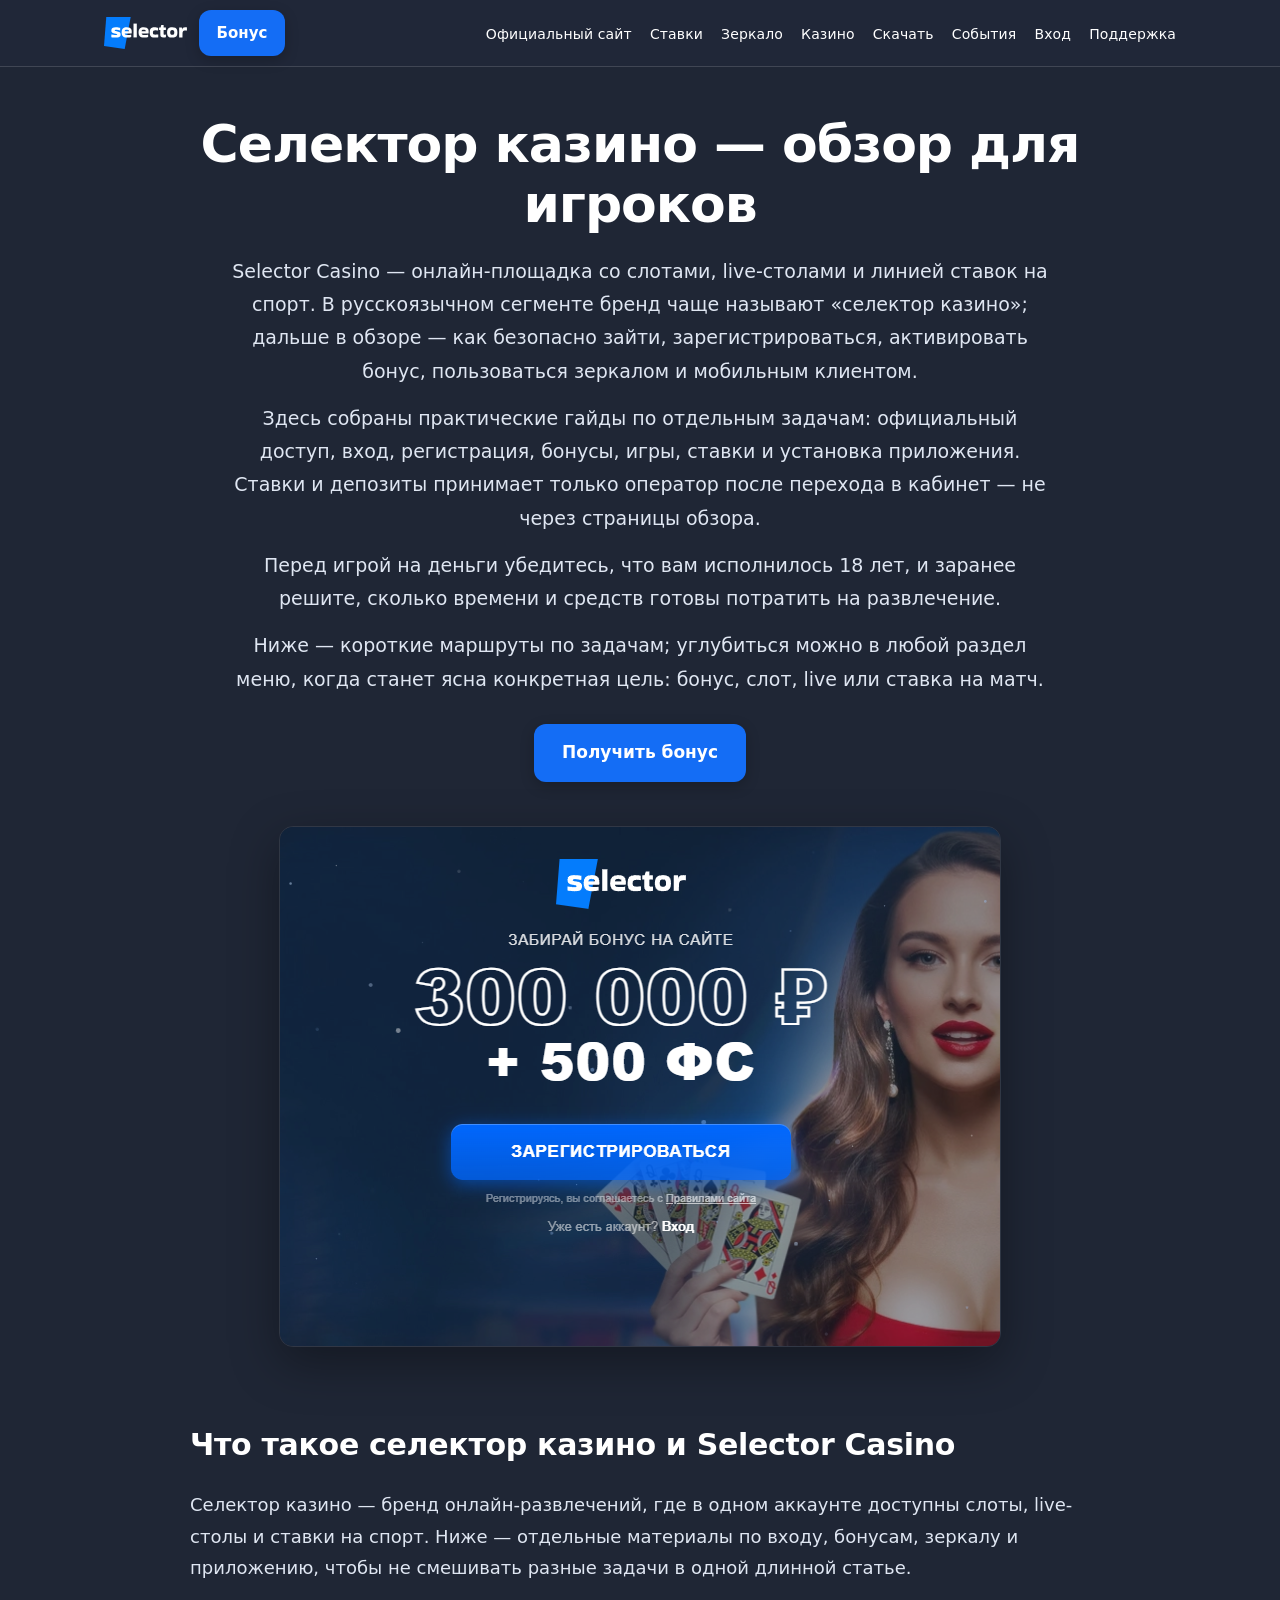
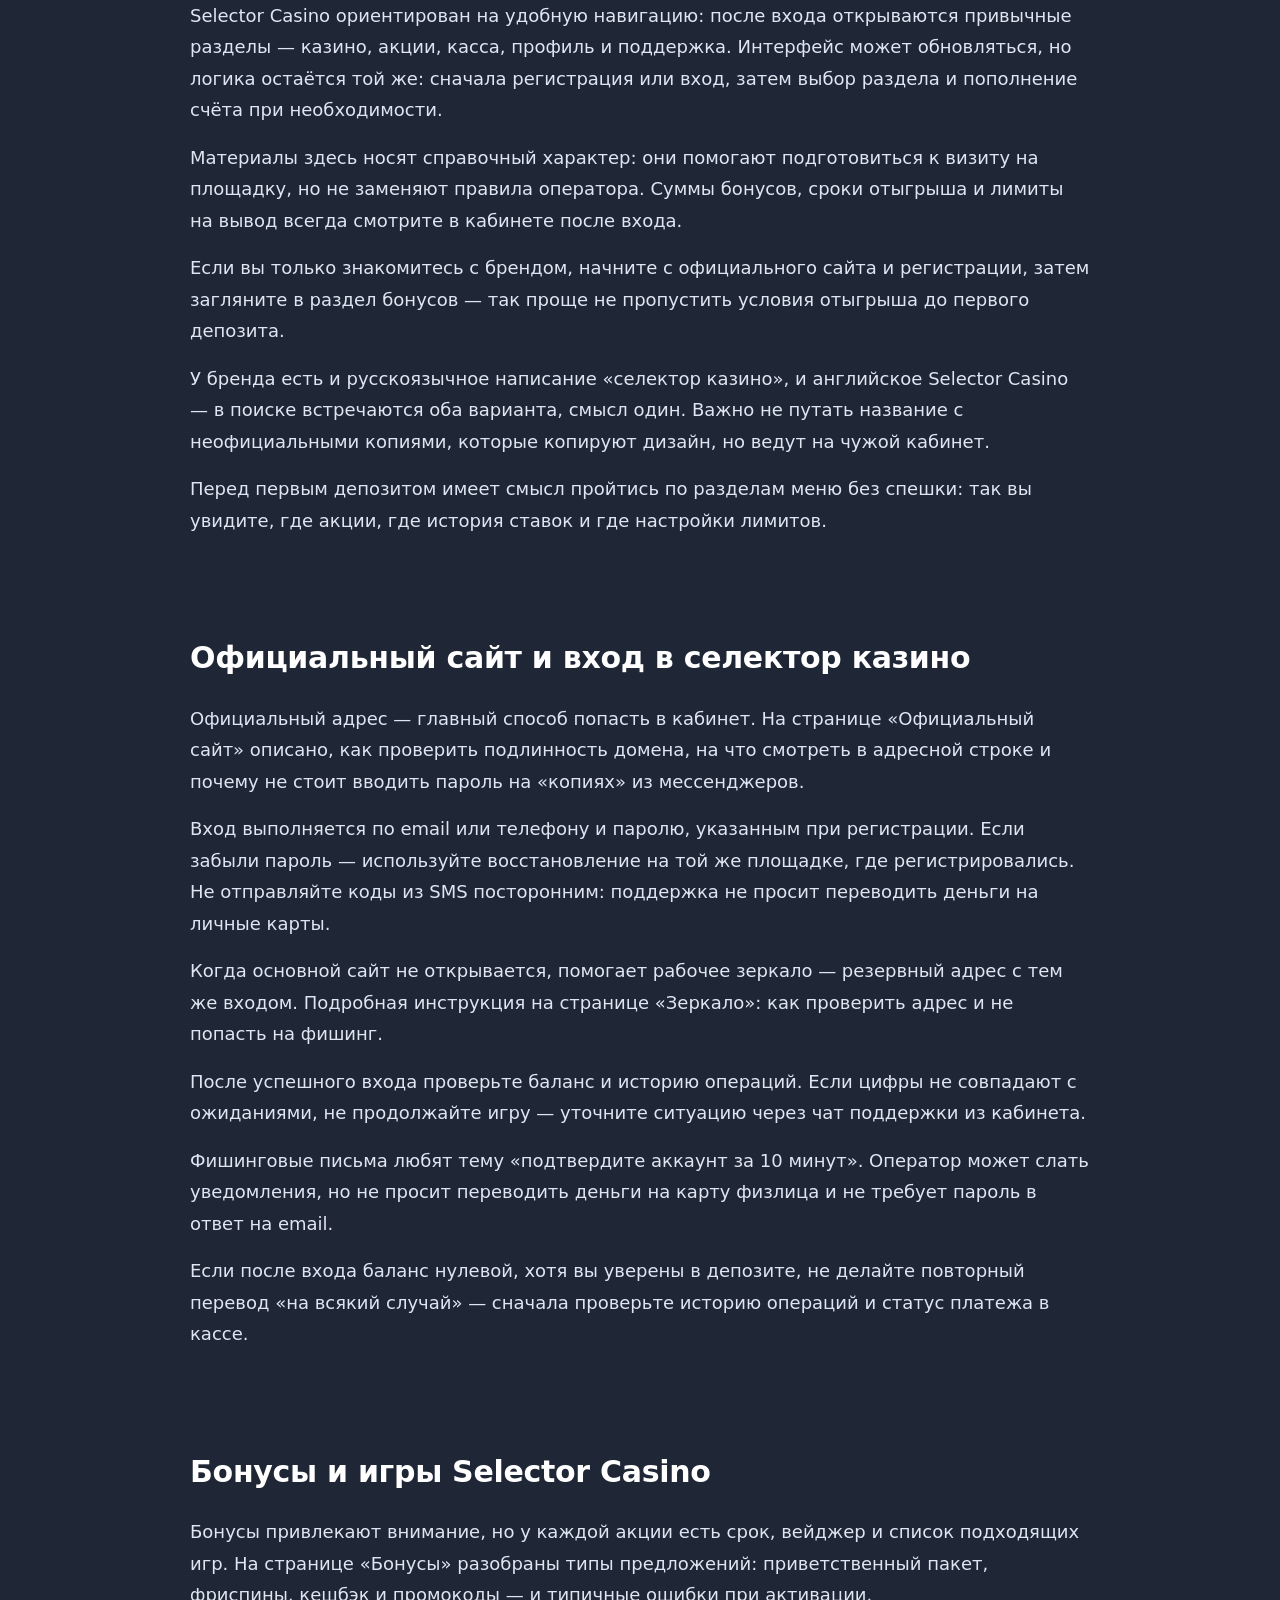
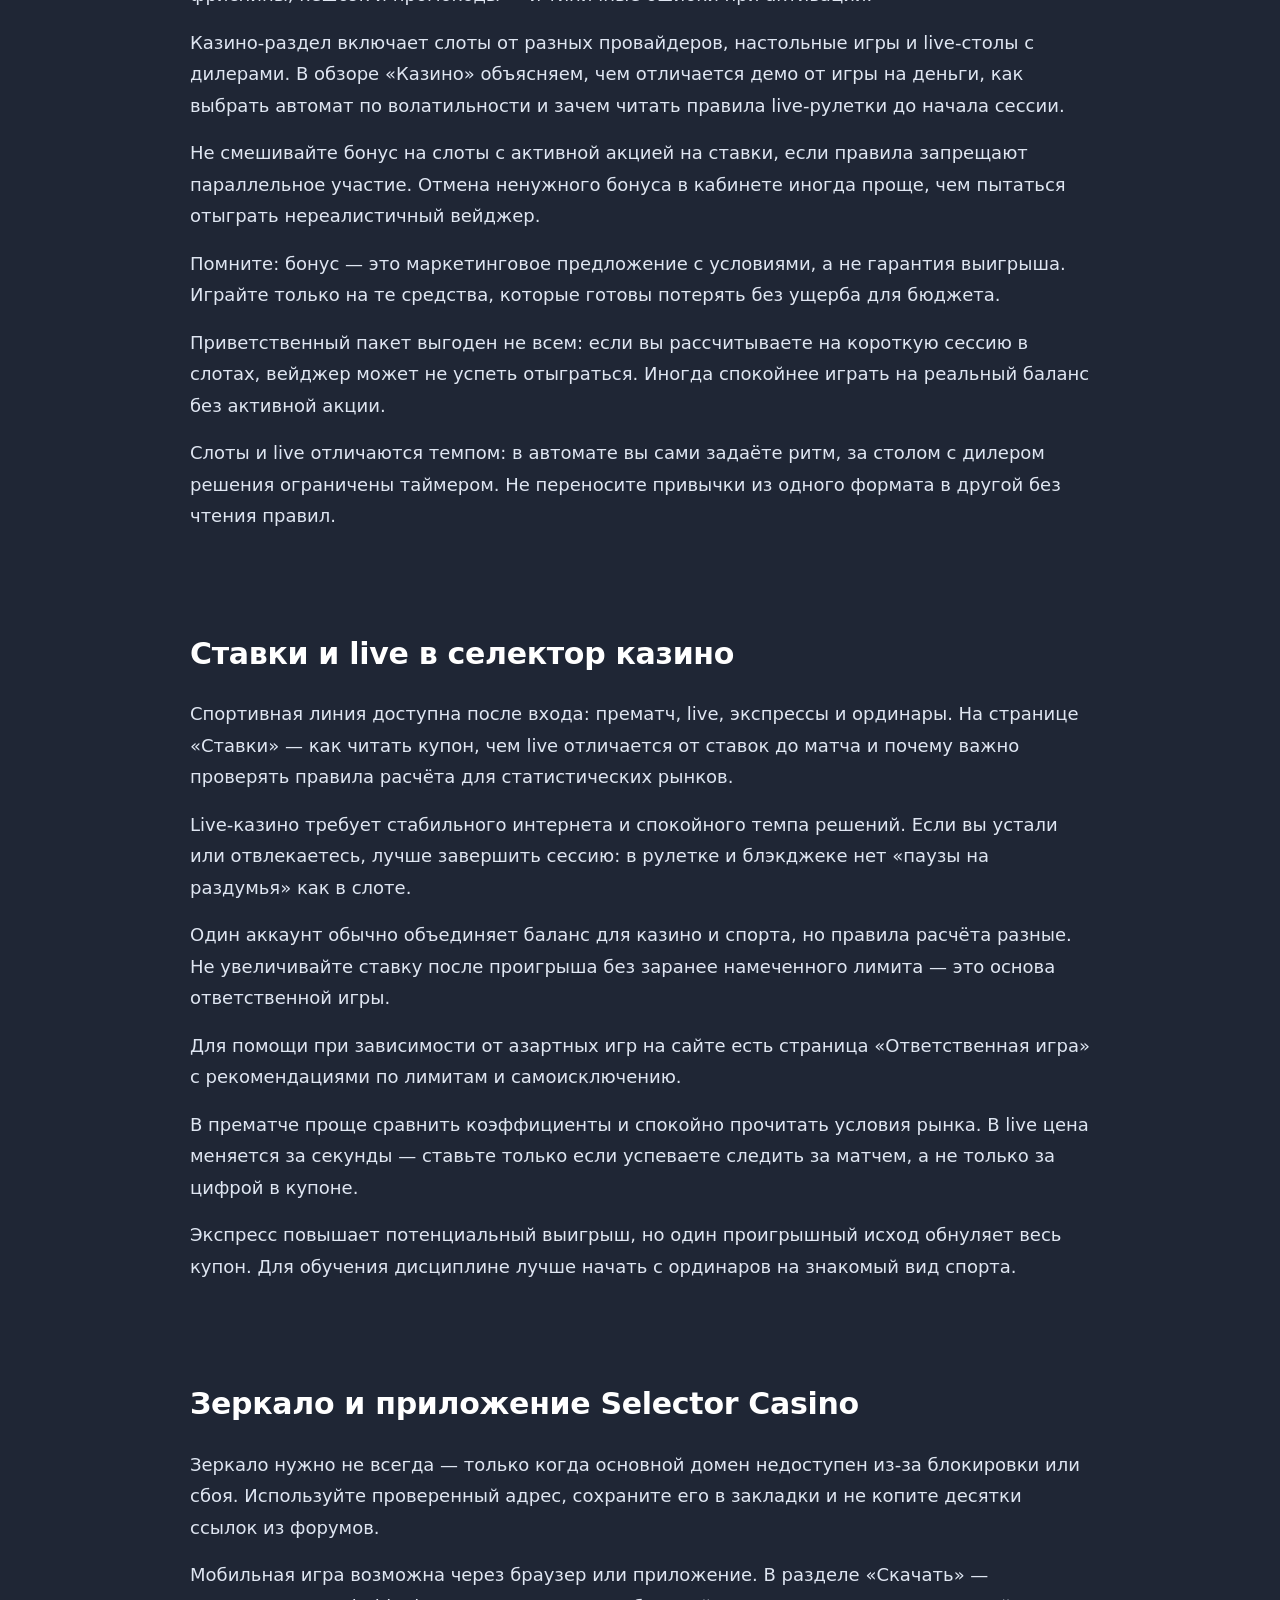
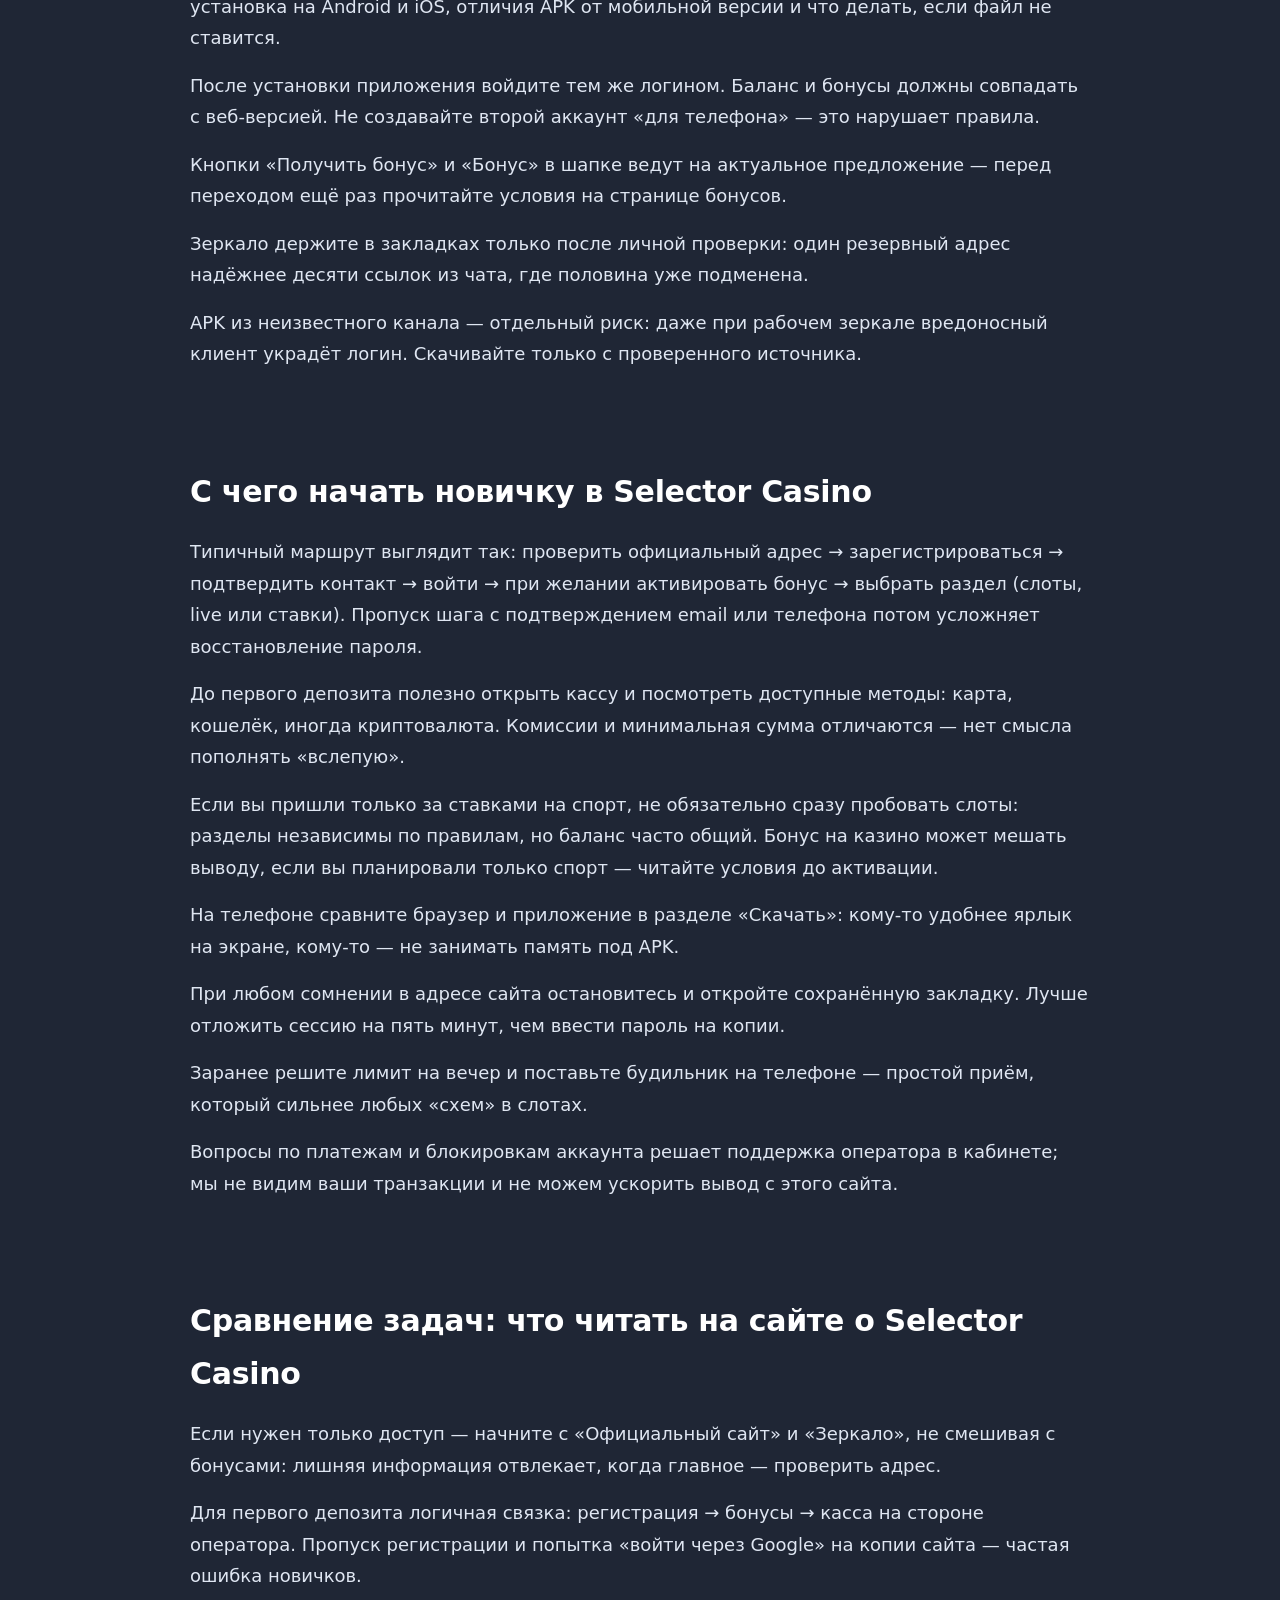
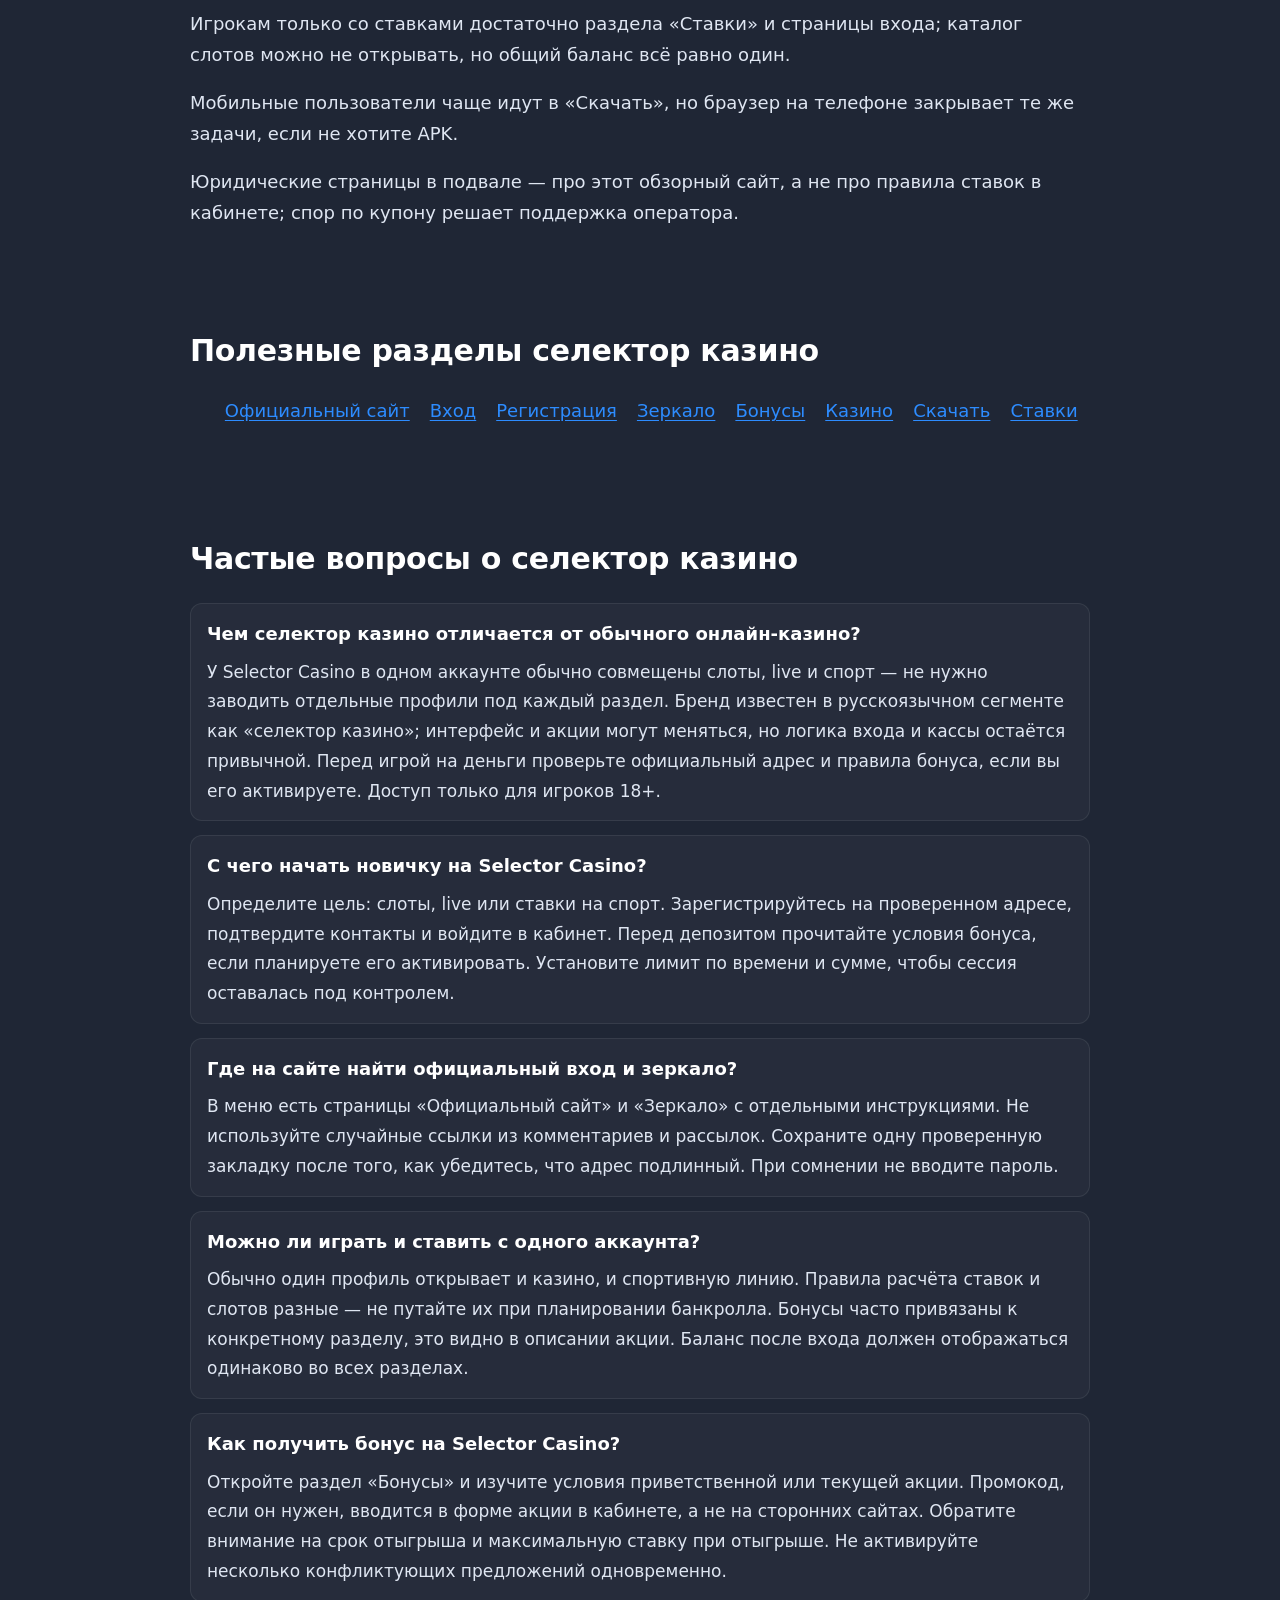
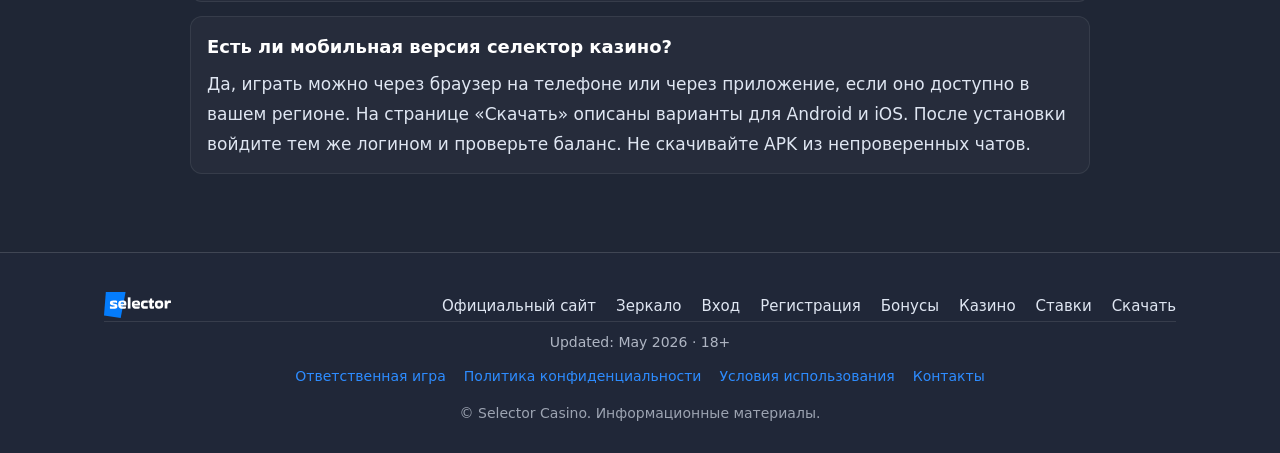
==== commit a89dcb43: "update" ====
--- a/index.html
+++ b/index.html
@@ -5,17 +5,17 @@
   <meta name="viewport" content="width=device-width, initial-scale=1.0">
   <meta name="robots" content="index, follow, max-image-preview:large">
   <title>Селектор казино — официальный сайт, вход и зеркало</title>
-  <meta name="description" content="Селектор казино: официальный сайт, вход, регистрация, бонусы, зеркало, ставки, казино и скачать приложение. Актуальный обзор Selector Casino.">
+  <meta name="description" content="Селектор казино: официальный сайт, вход, регистрация, бонусы, зеркало, ставки, казино и скачать приложение. Обзор Selector Casino.">
   <link rel="canonical" href="https://selector-casino.vercel.app/">
   <meta property="og:type" content="website">
   <meta property="og:url" content="https://selector-casino.vercel.app/">
   <meta property="og:title" content="Селектор казино — официальный сайт, вход и зеркало">
-  <meta property="og:description" content="Селектор казино: официальный сайт, вход, регистрация, бонусы, зеркало, ставки, казино и скачать приложение. Актуальный обзор Selector Casino.">
+  <meta property="og:description" content="Селектор казино: официальный сайт, вход, регистрация, бонусы, зеркало, ставки, казино и скачать приложение. Обзор Selector Casino.">
   <meta property="og:image" content="https://selector-casino.vercel.app/assets/img/selector-banner.png">
   <meta property="og:locale" content="ru_RU">
   <meta name="twitter:card" content="summary_large_image">
   <meta name="twitter:title" content="Селектор казино — официальный сайт, вход и зеркало">
-  <meta name="twitter:description" content="Селектор казино: официальный сайт, вход, регистрация, бонусы, зеркало, ставки, казино и скачать приложение. Актуальный обзор Selector Casino.">
+  <meta name="twitter:description" content="Селектор казино: официальный сайт, вход, регистрация, бонусы, зеркало, ставки, казино и скачать приложение. Обзор Selector Casino.">
   <meta name="twitter:image" content="https://selector-casino.vercel.app/assets/img/selector-banner.png">
   <meta name="theme-color" content="#1f2937">
   <link rel="icon" href="/favicon.ico?v=2" sizes="any">
@@ -54,7 +54,7 @@
       "@id": "https://selector-casino.vercel.app/#webpage",
       "url": "https://selector-casino.vercel.app/",
       "name": "Селектор казино — официальный сайт, вход и зеркало",
-      "description": "Селектор казино: официальный сайт, вход, регистрация, бонусы, зеркало, ставки, казино и скачать приложение. Актуальный обзор Selector Casino.",
+      "description": "Селектор казино: официальный сайт, вход, регистрация, бонусы, зеркало, ставки, казино и скачать приложение. Обзор Selector Casino.",
       "isPartOf": {
         "@id": "https://selector-casino.vercel.app/#website"
       },
@@ -78,58 +78,50 @@
       "mainEntity": [
         {
           "@type": "Question",
-          "name": "Что такое селектор казино и чем отличается от Selector Casino?",
-          "acceptedAnswer": {
-            "@type": "Answer",
-            "text": "Селектор казино и Selector Casino — это один бренд онлайн-платформы с казино, live и спортивными ставками. На главной собрана карта разделов: официальный сайт, вход, регистрация, зеркало, бонусы и приложение. Материалы носят справочный характер; финальные правила всегда в личном кабинете. Играть могут только пользователи 18+."
-          }
-        },
-        {
-          "@type": "Question",
-          "name": "Как быстро начать на Selector Casino с нуля?",
-          "acceptedAnswer": {
-            "@type": "Answer",
-            "text": "Определите цель: бонус, слоты, live или ставки. Пройдите регистрацию на проверенном адресе, подтвердите контакты и выполните вход. Затем откройте нужный раздел и прочитайте условия акции перед депозитом. Не используйте ссылки из незнакомых писем."
-          }
-        },
-        {
-          "@type": "Question",
-          "name": "Где официальный сайт селектор казино и как его отличить от копии?",
-          "acceptedAnswer": {
-            "@type": "Answer",
-            "text": "Официальный сайт описан на отдельной странице: проверяйте HTTPS, домен и узнаваемый интерфейс после входа. Подделки часто просят лишние данные или установку расширений. Сравните меню и кабинет с прошлым визитом. При сомнении не вводите пароль."
-          }
-        },
-        {
-          "@type": "Question",
-          "name": "Нужно ли зеркало, если основной сайт открывается?",
-          "acceptedAnswer": {
-            "@type": "Answer",
-            "text": "Если основной домен доступен, зеркало не обязательно. Резервный маршрут полезен при ограничениях сети или провайдера. Зеркало должно вести к тому же кабинету после авторизации. Подробности — на странице зеркала."
-          }
-        },
-        {
-          "@type": "Question",
-          "name": "Как получить бонус на главной странице бренда?",
-          "acceptedAnswer": {
-            "@type": "Answer",
-            "text": "Кнопка «Бонус» в шапке и CTA ведут на актуальное предложение. Активация обычно требует аккаунта и соблюдения вейджера. Промокод вводите в интерфейсе акции, а не на сторонних сайтах. Условия читайте до подтверждения."
-          }
-        },
-        {
-          "@type": "Question",
-          "name": "Можно ли играть и делать ставки с одного аккаунта?",
-          "acceptedAnswer": {
-            "@type": "Answer",
-            "text": "Обычно один профиль объединяет разделы казино и спорта. Правила расчёта ставок и слотов различаются. Бонусы могут быть привязаны к конкретному продукту. Проверяйте текст акции в кабинете."
-          }
-        },
-        {
-          "@type": "Question",
-          "name": "Как скачать приложение селектор казино безопасно?",
-          "acceptedAnswer": {
-            "@type": "Answer",
-            "text": "Используйте страницу «Скачать» и проверенный источник APK. Не устанавливайте модифицированные клиенты из чатов. После установки выполните вход и проверьте разделы кабинета. На iOS часто применяется мобильная версия или PWA."
+          "name": "Чем селектор казино отличается от обычного онлайн-казино?",
+          "acceptedAnswer": {
+            "@type": "Answer",
+            "text": "У Selector Casino в одном аккаунте обычно совмещены слоты, live и спорт — не нужно заводить отдельные профили под каждый раздел. Бренд известен в русскоязычном сегменте как «селектор казино»; интерфейс и акции могут меняться, но логика входа и кассы остаётся привычной. Перед игрой на деньги проверьте официальный адрес и правила бонуса, если вы его активируете. Доступ только для игроков 18+."
+          }
+        },
+        {
+          "@type": "Question",
+          "name": "С чего начать новичку на Selector Casino?",
+          "acceptedAnswer": {
+            "@type": "Answer",
+            "text": "Определите цель: слоты, live или ставки на спорт. Зарегистрируйтесь на проверенном адресе, подтвердите контакты и войдите в кабинет. Перед депозитом прочитайте условия бонуса, если планируете его активировать. Установите лимит по времени и сумме, чтобы сессия оставалась под контролем."
+          }
+        },
+        {
+          "@type": "Question",
+          "name": "Где на сайте найти официальный вход и зеркало?",
+          "acceptedAnswer": {
+            "@type": "Answer",
+            "text": "В меню есть страницы «Официальный сайт» и «Зеркало» с отдельными инструкциями. Не используйте случайные ссылки из комментариев и рассылок. Сохраните одну проверенную закладку после того, как убедитесь, что адрес подлинный. При сомнении не вводите пароль."
+          }
+        },
+        {
+          "@type": "Question",
+          "name": "Можно ли играть и ставить с одного аккаунта?",
+          "acceptedAnswer": {
+            "@type": "Answer",
+            "text": "Обычно один профиль открывает и казино, и спортивную линию. Правила расчёта ставок и слотов разные — не путайте их при планировании банкролла. Бонусы часто привязаны к конкретному разделу, это видно в описании акции. Баланс после входа должен отображаться одинаково во всех разделах."
+          }
+        },
+        {
+          "@type": "Question",
+          "name": "Как получить бонус на Selector Casino?",
+          "acceptedAnswer": {
+            "@type": "Answer",
+            "text": "Откройте раздел «Бонусы» и изучите условия приветственной или текущей акции. Промокод, если он нужен, вводится в форме акции в кабинете, а не на сторонних сайтах. Обратите внимание на срок отыгрыша и максимальную ставку при отыгрыше. Не активируйте несколько конфликтующих предложений одновременно."
+          }
+        },
+        {
+          "@type": "Question",
+          "name": "Есть ли мобильная версия селектор казино?",
+          "acceptedAnswer": {
+            "@type": "Answer",
+            "text": "Да, играть можно через браузер на телефоне или через приложение, если оно доступно в вашем регионе. На странице «Скачать» описаны варианты для Android и iOS. После установки войдите тем же логином и проверьте баланс. Не скачивайте APK из непроверенных чатов."
           }
         }
       ]
@@ -182,11 +174,12 @@
   <main>
     <section class="hero">
       <div class="container">
-        <h1>Selector официальный сайт</h1>
+        <h1>Селектор казино — обзор для игроков</h1>
         <div class="hero-lead">
-          <p>Селектор казино (Selector Casino) — обзорная точка входа: официальный сайт, вход, регистрация, зеркало, бонусы, игры, live-казино, ставки и мобильное приложение.</p>
-          <p>Материал структурирован по интентам: каждая тема на отдельной странице с уникальным текстом, canonical и schema.org разметкой.</p>
-          <p>Используйте меню или блок «Полезные разделы» для быстрого перехода. Все CTA ведут на актуальную партнёрскую ссылку.</p>
+          <p>Selector Casino — онлайн-площадка со слотами, live-столами и линией ставок на спорт. В русскоязычном сегменте бренд чаще называют «селектор казино»; дальше в обзоре — как безопасно зайти, зарегистрироваться, активировать бонус, пользоваться зеркалом и мобильным клиентом.</p>
+          <p>Здесь собраны практические гайды по отдельным задачам: официальный доступ, вход, регистрация, бонусы, игры, ставки и установка приложения. Ставки и депозиты принимает только оператор после перехода в кабинет — не через страницы обзора.</p>
+          <p>Перед игрой на деньги убедитесь, что вам исполнилось 18 лет, и заранее решите, сколько времени и средств готовы потратить на развлечение.</p>
+          <p>Ниже — короткие маршруты по задачам; углубиться можно в любой раздел меню, когда станет ясна конкретная цель: бонус, слот, live или ставка на матч.</p>
         </div>
         <div class="hero-actions">
           <a class="btn btn--cta" href="https://lkga.cc/0b02c9ea" rel="nofollow sponsored noopener" target="_blank">Получить бонус</a>
@@ -198,132 +191,85 @@
     </section>
     <section class="section-block">
       <div class="container">
-        <h2>Что такое Selector Casino и селектор казино</h2>
-        <p>Selector Casino и селектор казино — бренд онлайн-платформы с казино, live и ставками на спорт.</p>
-        <p>Главная страница — карта разделов без смешения интентов: каждая тема на отдельном URL.</p>
-        <p>Canonical, Open Graph, JSON-LD и clean URL настроены для домена selector-casino.vercel.app.</p>
-        <p>Материалы обновлены в мае 2026 и носят справочный характер.</p>
-        <p>18+ и ответственная игра — обязательные принципы.</p>
-        <p>Не обещаем гарантированный выигрыш — только структурированную информацию.</p>
-        <p>Официальный сайт — базовый маршрут; зеркало — резерв при блокировках.</p>
-        <p>Вход и регистрация описаны на отдельных страницах с уникальными FAQ.</p>
-        <p>Бонусы активируйте после чтения вейджера в кабинете.</p>
-
-      </div>
-    </section>
-    <section class="section-block">
-      <div class="container">
-        <h2>Как пользоваться селектор казино онлайн</h2>
-        <p>Казино и live — слоты и дилеры; ставки — спортивная линия.</p>
-        <p>Скачивание — APK и мобильная версия с проверкой источника.</p>
-        <p>Кнопка «Бонус» и CTA ведут на актуальную партнёрскую ссылку.</p>
-        <p>Проверяйте URL перед вводом пароля — антифишинг с первого шага.</p>
-        <p>Поддержка — через авторизованный интерфейс, не через мессенджеры.</p>
-        <p>Trust-ссылки в подвале: политика, условия, контакты, ответственная игра.</p>
-        <p>Favicon pack и webmanifest улучшают узнаваемость бренда в браузере.</p>
-        <p>Hero-изображение с width/height снижает CLS.</p>
-        <p>Системные шрифты ускоряют LCP без внешних загрузок.</p>
-
-      </div>
-    </section>
-    <section class="section-block">
-      <div class="container">
-        <h2>Преимущества Selector Casino для игроков</h2>
-        <p>Мобильное меню компактное и не перекрывает весь экран.</p>
-        <p>Единый контейнер 1120px центрирует контент на десктопе.</p>
-        <p>Перелинковка «Полезные разделы» ускоряет навигацию.</p>
-        <p>Запросы «selector casino online» и «селектор казино онлайн» ведут сюда как на хаб.</p>
-        <p>Разделение казино и ставок экономит время пользователя.</p>
-        <p>Верификация может потребоваться до вывода — это норма.</p>
-        <p>Лимиты депозита настраиваются в профиле при наличии.</p>
-        <p>Не создавайте дубли аккаунтов ради бонусов.</p>
-        <p>Промокоды вводите в официальном интерфейсе акции.</p>
-
-      </div>
-    </section>
-    <section class="section-block">
-      <div class="container">
-        <h2>Как начать в селектор казино</h2>
-        <p>Live casino требует стабильного интернета.</p>
-        <p>Слоты имеют разную волатильность — читайте paytable.</p>
-        <p>История купонов и раундов хранится в кабинете.</p>
-        <p>Зеркало проверяйте по интерфейсу после входа.</p>
-        <p>Приложение обновляйте для безопасности.</p>
-        <p>Юридические страницы дополняют правила оператора.</p>
-        <p>События и турниры — в разделе #sobytiya на главной.</p>
-        <p>Поддержка — якорь #podderzhka с рекомендациями.</p>
-        <p>Сравнивайте условия акций, а не только размер бонуса.</p>
-
-      </div>
-    </section>
-    <section class="section-block">
-      <div class="container">
-        <h2>События и поддержка Selector Casino</h2>
-        <p>Банкролл планируйте до сессии в казино и в ставках.</p>
-        <p>Не передавайте коды SMS третьим лицам.</p>
-        <p>Используйте менеджер паролей на личных устройствах.</p>
-        <p>Инкогнито помогает диагностировать конфликт расширений.</p>
-        <p>Очистка кеша решает «белый экран» в браузере.</p>
-        <p>Selector Casino может обновлять дизайн без смены логики.</p>
-        <p>Геолокация влияет на доступные игры и платежи.</p>
-        <p>Налоги — ответственность игрока по законам региона.</p>
-        <p>Фишинговые сайты копируют цвета, но ошибаются в меню.</p>
-
-      </div>
-    </section>
-    <section class="section-block">
-      <div class="container">
-        <h2>Обзор разделов Selector Casino на главной</h2>
-        <p>Сохраняйте одну проверенную закладку.</p>
-        <p>Не платите за «секретные зеркала».</p>
-        <p>Кешаут в ставках доступен не везде.</p>
-        <p>Демо-слоты помогают новичкам.</p>
-        <p>Отказ от бонуса иногда разумен.</p>
-        <p>Мобильные ставки удобны при стабильном 4G.</p>
-        <p>Раздел «Полезные разделы» ведёт на все money-страницы.</p>
-        <p>Структура сайта помогает поисковым системам и людям: каждый URL отвечает на один вопрос.</p>
-        <p>Запрос «selector casino официальный» ведёт на страницу официального сайта, не на главную.</p>
-
-      </div>
-    </section>
-    <section class="section-block">
-      <div class="container">
-        <h2>Безопасность и ответственная игра в селектор казино</h2>
-        <p>Запрос «селектор казино зеркало» — на страницу зеркала с проверкой адреса.</p>
-        <p>Если вы ищете «selector casino бонус», откройте раздел бонусов до депозита.</p>
-        <p>Для «selector casino скачать» есть отдельная инструкция по APK и PWA.</p>
-        <p>Live-казино и RNG-слоты различаются по темпу и правилам — не смешивайте ожидания.</p>
-        <p>Спортивная линия обновляется в реальном времени; казино-раздел — отдельный каталог.</p>
-        <p>Партнёрская ссылка в CTA не заменяет чтение правил в кабинете оператора.</p>
-        <p>Мы не собираем платёжные данные на информационном домене.</p>
-        <p>Контакты для вопросов о текстах сайта — на странице «Контакты».</p>
-        <p>Политика конфиденциальности описывает cookies и технические логи.</p>
-
-      </div>
-    </section>
-    <section class="section-block">
-      <div class="container">
-        <h2>Почему структурированный сайт селектор казино удобнее поиска</h2>
-        <p>Условия использования ограничивают ответственность справочного ресурса.</p>
-        <p>Ответственная игра — отдельная страница с лимитами и помощью 18+.</p>
-        <p>Favicon и webmanifest улучшают узнаваемость бренда в закладках и на телефоне.</p>
-        <p>Clean URL без .html снижает дубли в индексе.</p>
-        <p>JSON-LD FAQ совпадает с видимыми вопросами на каждой money-странице.</p>
-        <p>H2 на сайте содержат «селектор казино» или «Selector Casino» естественно.</p>
-        <p>Блок «Полезные разделы» даёт 4–8 ссылок без ссылки на текущую страницу.</p>
-        <p>Hero-баннер кликабелен и ведёт на актуальное предложение.</p>
-        <p>Ширина контента ограничена для удобного чтения на больших экранах.</p>
-
-      </div>
-    </section>
-    <section class="section-block">
-      <div class="container">
-        <h2>Глоссарий запросов Selector Casino</h2>
-        <p>Мобильное меню не перекрывает весь экран — только компактная панель.</p>
-        <p>Системные шрифты ускоряют загрузку без Google Fonts.</p>
-        <p>Изображения баннера имеют width и height для снижения CLS.</p>
-        <p>Скрипт меню подключён с defer и не блокирует отрисовку текста.</p>
-        <p>Обновление материалов: май 2026 года.</p>
+        <h2>Что такое селектор казино и Selector Casino</h2>
+        <p>Селектор казино — бренд онлайн-развлечений, где в одном аккаунте доступны слоты, live-столы и ставки на спорт. Ниже — отдельные материалы по входу, бонусам, зеркалу и приложению, чтобы не смешивать разные задачи в одной длинной статье.</p>
+        <p>Selector Casino ориентирован на удобную навигацию: после входа открываются привычные разделы — казино, акции, касса, профиль и поддержка. Интерфейс может обновляться, но логика остаётся той же: сначала регистрация или вход, затем выбор раздела и пополнение счёта при необходимости.</p>
+        <p>Материалы здесь носят справочный характер: они помогают подготовиться к визиту на площадку, но не заменяют правила оператора. Суммы бонусов, сроки отыгрыша и лимиты на вывод всегда смотрите в кабинете после входа.</p>
+        <p>Если вы только знакомитесь с брендом, начните с официального сайта и регистрации, затем загляните в раздел бонусов — так проще не пропустить условия отыгрыша до первого депозита.</p>
+        <p>У бренда есть и русскоязычное написание «селектор казино», и английское Selector Casino — в поиске встречаются оба варианта, смысл один. Важно не путать название с неофициальными копиями, которые копируют дизайн, но ведут на чужой кабинет.</p>
+        <p>Перед первым депозитом имеет смысл пройтись по разделам меню без спешки: так вы увидите, где акции, где история ставок и где настройки лимитов.</p>
+
+      </div>
+    </section>
+    <section class="section-block">
+      <div class="container">
+        <h2>Официальный сайт и вход в селектор казино</h2>
+        <p>Официальный адрес — главный способ попасть в кабинет. На странице «Официальный сайт» описано, как проверить подлинность домена, на что смотреть в адресной строке и почему не стоит вводить пароль на «копиях» из мессенджеров.</p>
+        <p>Вход выполняется по email или телефону и паролю, указанным при регистрации. Если забыли пароль — используйте восстановление на той же площадке, где регистрировались. Не отправляйте коды из SMS посторонним: поддержка не просит переводить деньги на личные карты.</p>
+        <p>Когда основной сайт не открывается, помогает рабочее зеркало — резервный адрес с тем же входом. Подробная инструкция на странице «Зеркало»: как проверить адрес и не попасть на фишинг.</p>
+        <p>После успешного входа проверьте баланс и историю операций. Если цифры не совпадают с ожиданиями, не продолжайте игру — уточните ситуацию через чат поддержки из кабинета.</p>
+        <p>Фишинговые письма любят тему «подтвердите аккаунт за 10 минут». Оператор может слать уведомления, но не просит переводить деньги на карту физлица и не требует пароль в ответ на email.</p>
+        <p>Если после входа баланс нулевой, хотя вы уверены в депозите, не делайте повторный перевод «на всякий случай» — сначала проверьте историю операций и статус платежа в кассе.</p>
+
+      </div>
+    </section>
+    <section class="section-block">
+      <div class="container">
+        <h2>Бонусы и игры Selector Casino</h2>
+        <p>Бонусы привлекают внимание, но у каждой акции есть срок, вейджер и список подходящих игр. На странице «Бонусы» разобраны типы предложений: приветственный пакет, фриспины, кешбэк и промокоды — и типичные ошибки при активации.</p>
+        <p>Казино-раздел включает слоты от разных провайдеров, настольные игры и live-столы с дилерами. В обзоре «Казино» объясняем, чем отличается демо от игры на деньги, как выбрать автомат по волатильности и зачем читать правила live-рулетки до начала сессии.</p>
+        <p>Не смешивайте бонус на слоты с активной акцией на ставки, если правила запрещают параллельное участие. Отмена ненужного бонуса в кабинете иногда проще, чем пытаться отыграть нереалистичный вейджер.</p>
+        <p>Помните: бонус — это маркетинговое предложение с условиями, а не гарантия выигрыша. Играйте только на те средства, которые готовы потерять без ущерба для бюджета.</p>
+        <p>Приветственный пакет выгоден не всем: если вы рассчитываете на короткую сессию в слотах, вейджер может не успеть отыграться. Иногда спокойнее играть на реальный баланс без активной акции.</p>
+        <p>Слоты и live отличаются темпом: в автомате вы сами задаёте ритм, за столом с дилером решения ограничены таймером. Не переносите привычки из одного формата в другой без чтения правил.</p>
+
+      </div>
+    </section>
+    <section class="section-block">
+      <div class="container">
+        <h2>Ставки и live в селектор казино</h2>
+        <p>Спортивная линия доступна после входа: прематч, live, экспрессы и ординары. На странице «Ставки» — как читать купон, чем live отличается от ставок до матча и почему важно проверять правила расчёта для статистических рынков.</p>
+        <p>Live-казино требует стабильного интернета и спокойного темпа решений. Если вы устали или отвлекаетесь, лучше завершить сессию: в рулетке и блэкджеке нет «паузы на раздумья» как в слоте.</p>
+        <p>Один аккаунт обычно объединяет баланс для казино и спорта, но правила расчёта разные. Не увеличивайте ставку после проигрыша без заранее намеченного лимита — это основа ответственной игры.</p>
+        <p>Для помощи при зависимости от азартных игр на сайте есть страница «Ответственная игра» с рекомендациями по лимитам и самоисключению.</p>
+        <p>В прематче проще сравнить коэффициенты и спокойно прочитать условия рынка. В live цена меняется за секунды — ставьте только если успеваете следить за матчем, а не только за цифрой в купоне.</p>
+        <p>Экспресс повышает потенциальный выигрыш, но один проигрышный исход обнуляет весь купон. Для обучения дисциплине лучше начать с ординаров на знакомый вид спорта.</p>
+
+      </div>
+    </section>
+    <section class="section-block">
+      <div class="container">
+        <h2>Зеркало и приложение Selector Casino</h2>
+        <p>Зеркало нужно не всегда — только когда основной домен недоступен из-за блокировки или сбоя. Используйте проверенный адрес, сохраните его в закладки и не копите десятки ссылок из форумов.</p>
+        <p>Мобильная игра возможна через браузер или приложение. В разделе «Скачать» — установка на Android и iOS, отличия APK от мобильной версии и что делать, если файл не ставится.</p>
+        <p>После установки приложения войдите тем же логином. Баланс и бонусы должны совпадать с веб-версией. Не создавайте второй аккаунт «для телефона» — это нарушает правила.</p>
+        <p>Кнопки «Получить бонус» и «Бонус» в шапке ведут на актуальное предложение — перед переходом ещё раз прочитайте условия на странице бонусов.</p>
+        <p>Зеркало держите в закладках только после личной проверки: один резервный адрес надёжнее десяти ссылок из чата, где половина уже подменена.</p>
+        <p>APK из неизвестного канала — отдельный риск: даже при рабочем зеркале вредоносный клиент украдёт логин. Скачивайте только с проверенного источника.</p>
+
+      </div>
+    </section>
+    <section class="section-block">
+      <div class="container">
+        <h2>С чего начать новичку в Selector Casino</h2>
+        <p>Типичный маршрут выглядит так: проверить официальный адрес → зарегистрироваться → подтвердить контакт → войти → при желании активировать бонус → выбрать раздел (слоты, live или ставки). Пропуск шага с подтверждением email или телефона потом усложняет восстановление пароля.</p>
+        <p>До первого депозита полезно открыть кассу и посмотреть доступные методы: карта, кошелёк, иногда криптовалюта. Комиссии и минимальная сумма отличаются — нет смысла пополнять «вслепую».</p>
+        <p>Если вы пришли только за ставками на спорт, не обязательно сразу пробовать слоты: разделы независимы по правилам, но баланс часто общий. Бонус на казино может мешать выводу, если вы планировали только спорт — читайте условия до активации.</p>
+        <p>На телефоне сравните браузер и приложение в разделе «Скачать»: кому-то удобнее ярлык на экране, кому-то — не занимать память под APK.</p>
+        <p>При любом сомнении в адресе сайта остановитесь и откройте сохранённую закладку. Лучше отложить сессию на пять минут, чем ввести пароль на копии.</p>
+        <p>Заранее решите лимит на вечер и поставьте будильник на телефоне — простой приём, который сильнее любых «схем» в слотах.</p>
+        <p>Вопросы по платежам и блокировкам аккаунта решает поддержка оператора в кабинете; мы не видим ваши транзакции и не можем ускорить вывод с этого сайта.</p>
+
+      </div>
+    </section>
+    <section class="section-block">
+      <div class="container">
+        <h2>Сравнение задач: что читать на сайте о Selector Casino</h2>
+        <p>Если нужен только доступ — начните с «Официальный сайт» и «Зеркало», не смешивая с бонусами: лишняя информация отвлекает, когда главное — проверить адрес.</p>
+        <p>Для первого депозита логичная связка: регистрация → бонусы → касса на стороне оператора. Пропуск регистрации и попытка «войти через Google» на копии сайта — частая ошибка новичков.</p>
+        <p>Игрокам только со ставками достаточно раздела «Ставки» и страницы входа; каталог слотов можно не открывать, но общий баланс всё равно один.</p>
+        <p>Мобильные пользователи чаще идут в «Скачать», но браузер на телефоне закрывает те же задачи, если не хотите APK.</p>
+        <p>Юридические страницы в подвале — про этот обзорный сайт, а не про правила ставок в кабинете; спор по купону решает поддержка оператора.</p>
 
       </div>
     </section>
@@ -346,32 +292,28 @@
       <div class="container">
         <h2>Частые вопросы о селектор казино</h2>
         <div class="faq-item">
-          <strong>Что такое селектор казино и чем отличается от Selector Casino?</strong>
-          <p>Селектор казино и Selector Casino — это один бренд онлайн-платформы с казино, live и спортивными ставками. На главной собрана карта разделов: официальный сайт, вход, регистрация, зеркало, бонусы и приложение. Материалы носят справочный характер; финальные правила всегда в личном кабинете. Играть могут только пользователи 18+.</p>
-        </div>
-        <div class="faq-item">
-          <strong>Как быстро начать на Selector Casino с нуля?</strong>
-          <p>Определите цель: бонус, слоты, live или ставки. Пройдите регистрацию на проверенном адресе, подтвердите контакты и выполните вход. Затем откройте нужный раздел и прочитайте условия акции перед депозитом. Не используйте ссылки из незнакомых писем.</p>
-        </div>
-        <div class="faq-item">
-          <strong>Где официальный сайт селектор казино и как его отличить от копии?</strong>
-          <p>Официальный сайт описан на отдельной странице: проверяйте HTTPS, домен и узнаваемый интерфейс после входа. Подделки часто просят лишние данные или установку расширений. Сравните меню и кабинет с прошлым визитом. При сомнении не вводите пароль.</p>
-        </div>
-        <div class="faq-item">
-          <strong>Нужно ли зеркало, если основной сайт открывается?</strong>
-          <p>Если основной домен доступен, зеркало не обязательно. Резервный маршрут полезен при ограничениях сети или провайдера. Зеркало должно вести к тому же кабинету после авторизации. Подробности — на странице зеркала.</p>
-        </div>
-        <div class="faq-item">
-          <strong>Как получить бонус на главной странице бренда?</strong>
-          <p>Кнопка «Бонус» в шапке и CTA ведут на актуальное предложение. Активация обычно требует аккаунта и соблюдения вейджера. Промокод вводите в интерфейсе акции, а не на сторонних сайтах. Условия читайте до подтверждения.</p>
-        </div>
-        <div class="faq-item">
-          <strong>Можно ли играть и делать ставки с одного аккаунта?</strong>
-          <p>Обычно один профиль объединяет разделы казино и спорта. Правила расчёта ставок и слотов различаются. Бонусы могут быть привязаны к конкретному продукту. Проверяйте текст акции в кабинете.</p>
-        </div>
-        <div class="faq-item">
-          <strong>Как скачать приложение селектор казино безопасно?</strong>
-          <p>Используйте страницу «Скачать» и проверенный источник APK. Не устанавливайте модифицированные клиенты из чатов. После установки выполните вход и проверьте разделы кабинета. На iOS часто применяется мобильная версия или PWA.</p>
+          <strong>Чем селектор казино отличается от обычного онлайн-казино?</strong>
+          <p>У Selector Casino в одном аккаунте обычно совмещены слоты, live и спорт — не нужно заводить отдельные профили под каждый раздел. Бренд известен в русскоязычном сегменте как «селектор казино»; интерфейс и акции могут меняться, но логика входа и кассы остаётся привычной. Перед игрой на деньги проверьте официальный адрес и правила бонуса, если вы его активируете. Доступ только для игроков 18+.</p>
+        </div>
+        <div class="faq-item">
+          <strong>С чего начать новичку на Selector Casino?</strong>
+          <p>Определите цель: слоты, live или ставки на спорт. Зарегистрируйтесь на проверенном адресе, подтвердите контакты и войдите в кабинет. Перед депозитом прочитайте условия бонуса, если планируете его активировать. Установите лимит по времени и сумме, чтобы сессия оставалась под контролем.</p>
+        </div>
+        <div class="faq-item">
+          <strong>Где на сайте найти официальный вход и зеркало?</strong>
+          <p>В меню есть страницы «Официальный сайт» и «Зеркало» с отдельными инструкциями. Не используйте случайные ссылки из комментариев и рассылок. Сохраните одну проверенную закладку после того, как убедитесь, что адрес подлинный. При сомнении не вводите пароль.</p>
+        </div>
+        <div class="faq-item">
+          <strong>Можно ли играть и ставить с одного аккаунта?</strong>
+          <p>Обычно один профиль открывает и казино, и спортивную линию. Правила расчёта ставок и слотов разные — не путайте их при планировании банкролла. Бонусы часто привязаны к конкретному разделу, это видно в описании акции. Баланс после входа должен отображаться одинаково во всех разделах.</p>
+        </div>
+        <div class="faq-item">
+          <strong>Как получить бонус на Selector Casino?</strong>
+          <p>Откройте раздел «Бонусы» и изучите условия приветственной или текущей акции. Промокод, если он нужен, вводится в форме акции в кабинете, а не на сторонних сайтах. Обратите внимание на срок отыгрыша и максимальную ставку при отыгрыше. Не активируйте несколько конфликтующих предложений одновременно.</p>
+        </div>
+        <div class="faq-item">
+          <strong>Есть ли мобильная версия селектор казино?</strong>
+          <p>Да, играть можно через браузер на телефоне или через приложение, если оно доступно в вашем регионе. На странице «Скачать» описаны варианты для Android и iOS. После установки войдите тем же логином и проверьте баланс. Не скачивайте APK из непроверенных чатов.</p>
         </div>
       </div>
     </section>
